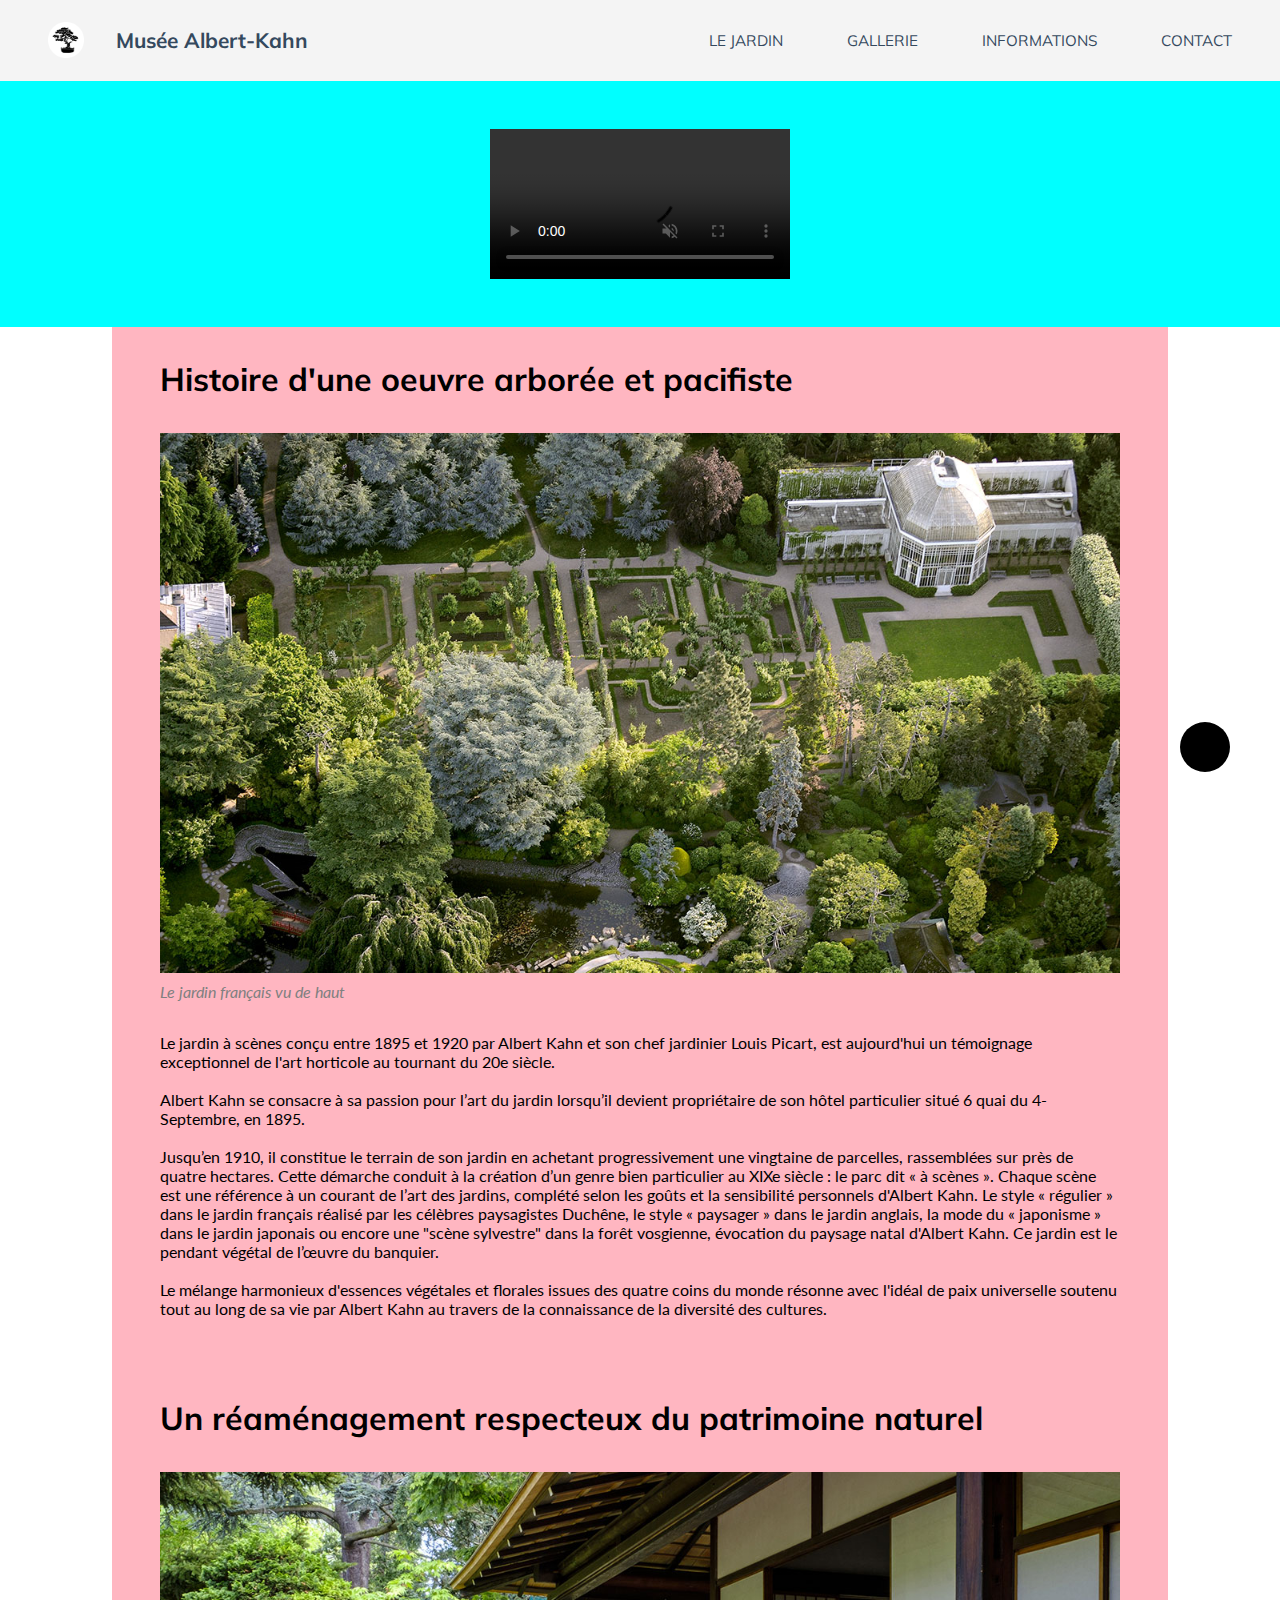
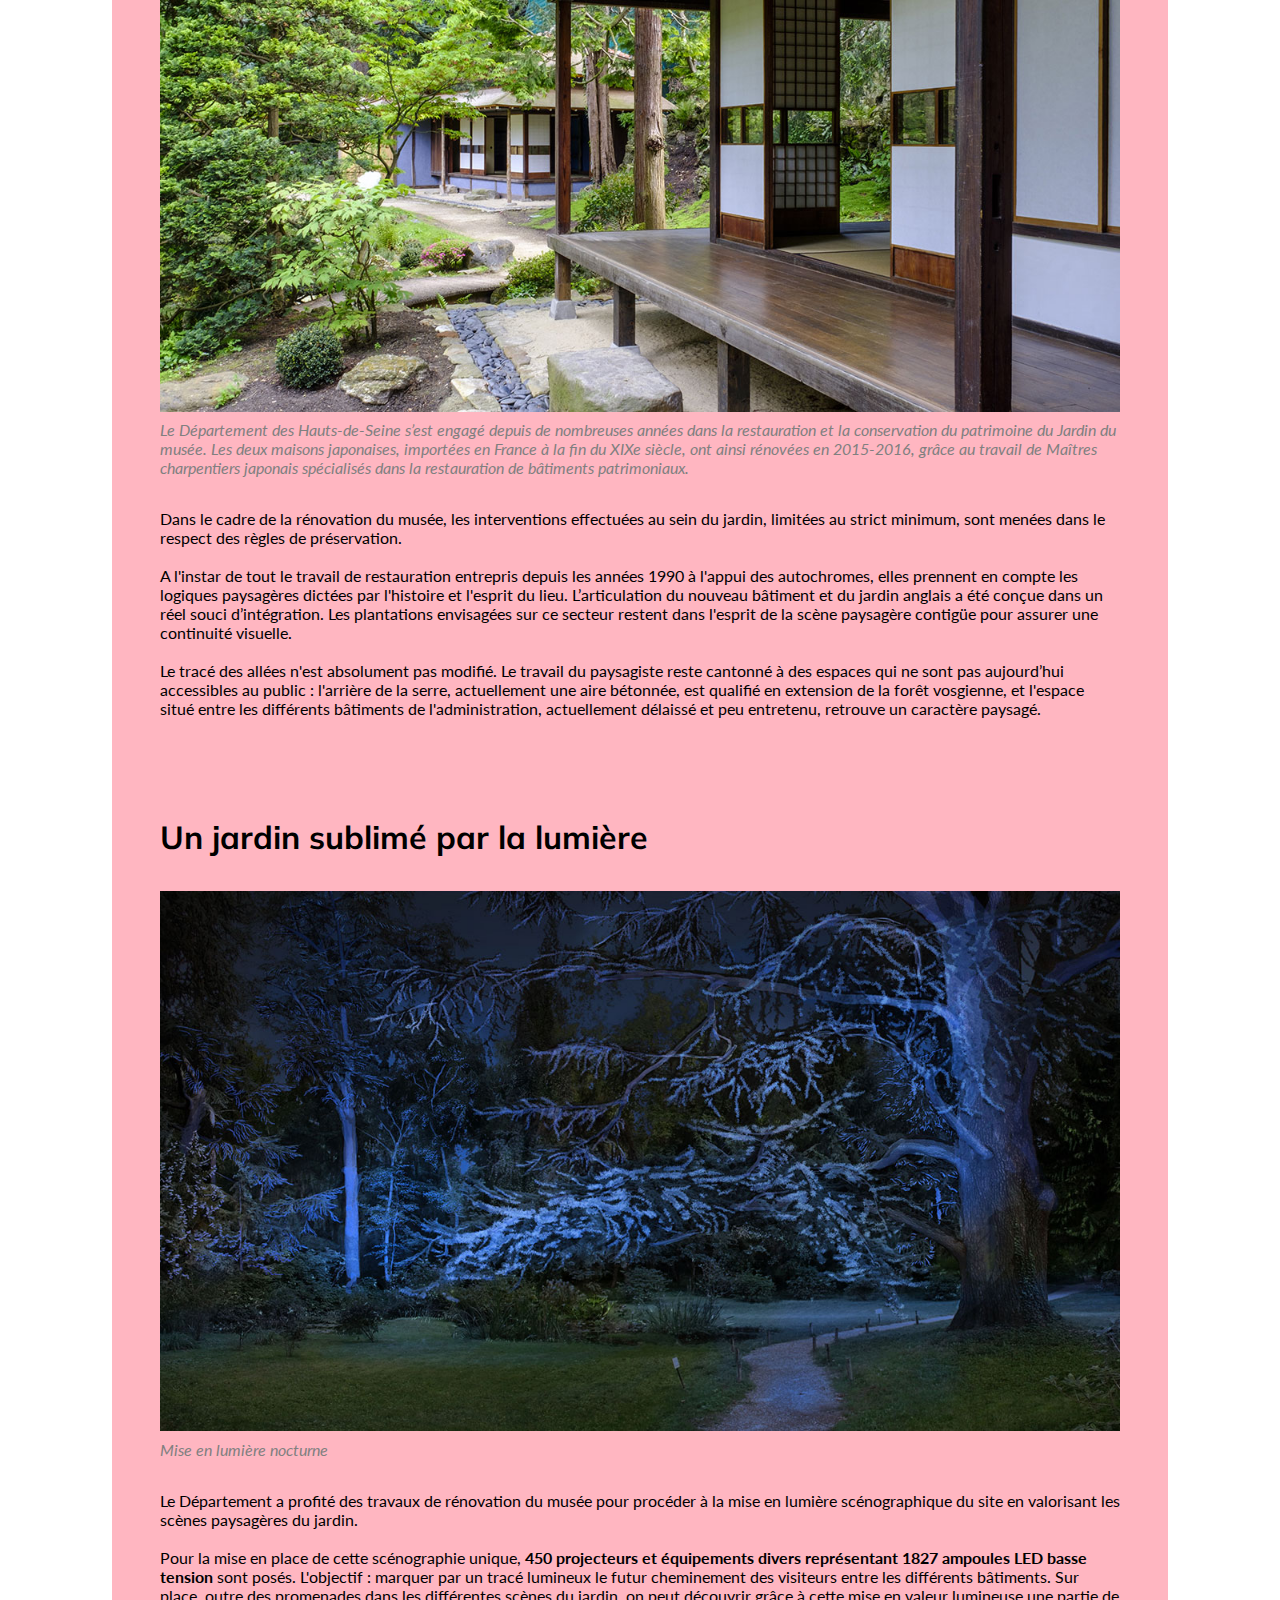
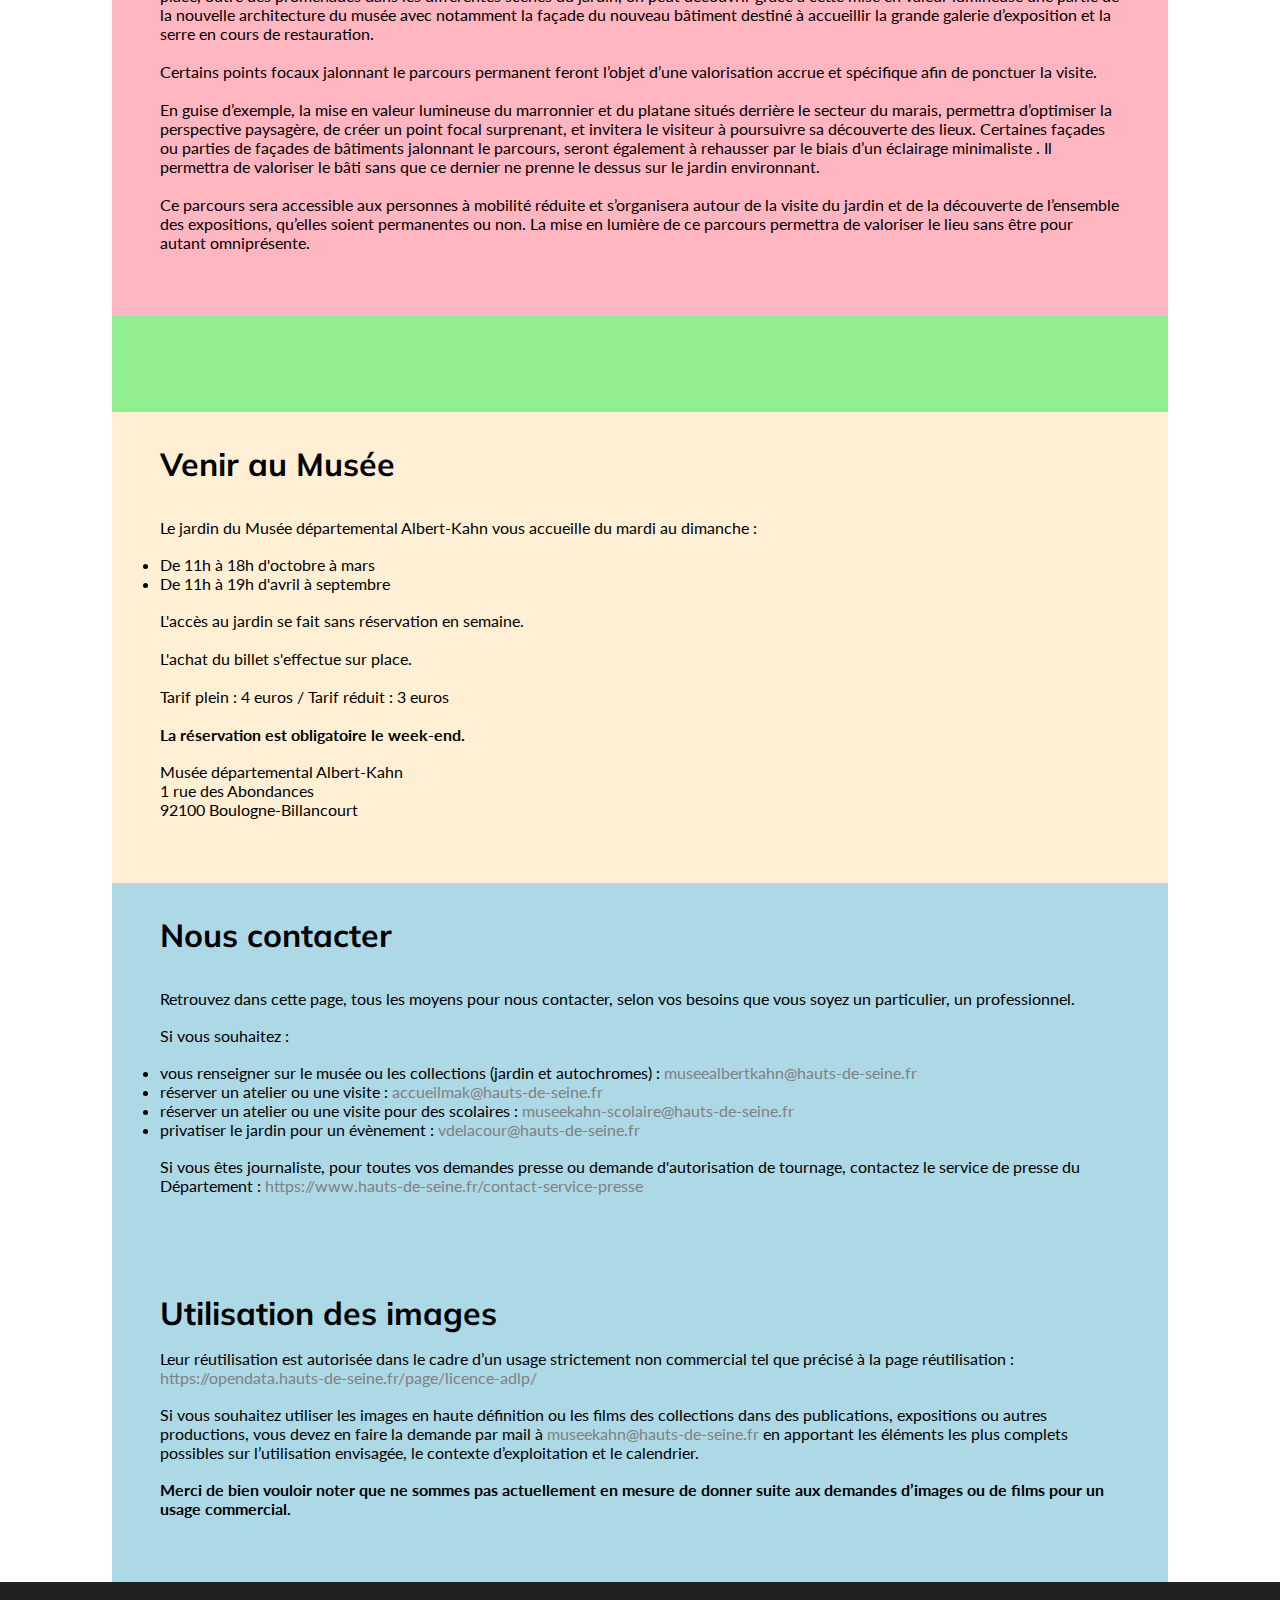
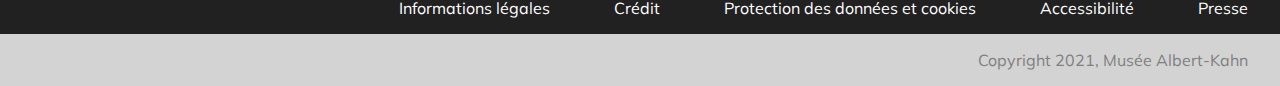
==== index.html @ cf51192d "change theme to a Museum website + add button scroll to top" ====
<!DOCTYPE html>
<html lang="en" dir="ltr">
  <head>
    <!-- Basic Page Needs
    ----------------------------------------------------------------->
    <meta charset="utf-8">
    <meta name="viewport" content="width=device-width, initial-scale=1">
    <title>Albert-Kahn | Musée et Jardin Japonais</title>
    <meta name="description" content="Le Jardin Japonais est constitué de deux espaces : le jardin japonais contemporain et le village japonais aux maisons traditionnelles récemment rénovées. Ces deux scènes paysagères forment un patrimoine unique, riche de symboles.">
    <meta name="author" content="Monica Tevy">
    <!-- FONT
    ----------------------------------------------------------------->
    <link href="https://fonts.googleapis.com/css2?family=Mulish&family=Playfair+Display&display=swap" rel="stylesheet">
    <link href="https://fonts.googleapis.com/css2?family=Lato&display=swap" rel="stylesheet">
    <!-- CSS
    ----------------------------------------------------------------->
    <link rel="stylesheet" type="text/css" href="css/FCCproject3.css">
    <!-- FONT AWESOME
    ----------------------------------------------------------------->
    <link href="../fontawesome/css/all.css" rel="stylesheet">
    <!-- Favicon
    ----------------------------------------------------------------->
    <link rel="shortcut icon" href="images/bonsai.png">
  </head>
  <body>
    <header class="header">
      <div class="header-logo">
    		<img id="header-img" src="images/bonsai.png" alt="Musée Albert-Kahn Logo">
        <h1 id="header-txt-logo"><a href="#">Musée Albert-Kahn</a></h1>
      </div>
      <ul class="nav-list">
          <li class="nav-link"><a href="#lejardin">Le Jardin</a></li>
          <li class="nav-link"><a href="#gallerie">Gallerie</a></li>
          <li class="nav-link"><a href="#informations">Informations</a></li>
          <li class="nav-link"><a href="#contact">Contact</a></li>
      </ul>
	   </header>
     <div class="container">
       <video id="video" controls autoplay muted>
        <source src="video/musee-albert-kahn.mp4" type="video/mp4">
       </video>
     </div>
     <section id="lejardin">
       <article>
         <h2>Histoire d'une oeuvre arborée et pacifiste</h2></br>
         <figure>
           <img src="images/jardin-haut.jpg" alt="Le jardin français vu de haut">
           <figcaption>Le jardin français vu de haut</figcaption>
         </figure>
         <p>Le jardin à scènes conçu entre 1895 et 1920 par Albert Kahn et son chef jardinier Louis Picart, est aujourd'hui un témoignage exceptionnel de l'art horticole au tournant du 20e siècle.</br></br>
         Albert Kahn se consacre à sa passion pour l’art du jardin lorsqu’il devient propriétaire de son hôtel particulier situé 6 quai du 4-Septembre, en 1895.</br></br>
         Jusqu’en 1910, il constitue le terrain de son jardin en achetant progressivement une vingtaine de parcelles, rassemblées sur près de quatre hectares. Cette démarche conduit à la création d’un genre bien particulier au XIXe siècle : le parc dit « à scènes ». Chaque scène est une référence à un courant de l’art des jardins, complété selon les goûts et la sensibilité personnels d'Albert Kahn. Le style « régulier » dans le jardin français réalisé par les célèbres paysagistes Duchêne, le style « paysager » dans le jardin anglais, la mode du « japonisme » dans le jardin japonais ou encore une "scène sylvestre" dans la forêt vosgienne, évocation du paysage natal d'Albert Kahn. Ce jardin est le pendant végétal de l’œuvre du banquier.</br></br>
         Le mélange harmonieux d'essences végétales et florales issues des quatre coins du monde résonne avec l'idéal de paix universelle soutenu tout au long de sa vie par Albert Kahn au travers de la connaissance de la diversité des cultures.
         </p>
       </article>
       <article>
         <h3>Un réaménagement respecteux du patrimoine naturel</h3></br>
         <figure>
           <img src="images/maisons-japonaises.jpg" alt="Maisons japonaises">
           <figcaption>Le Département des Hauts-de-Seine s’est engagé depuis de nombreuses années dans la restauration et la conservation du patrimoine du Jardin du musée. Les deux maisons japonaises, importées en France à la fin du XIXe siècle, ont ainsi rénovées en 2015-2016, grâce au travail de Maîtres charpentiers japonais spécialisés dans la restauration de bâtiments patrimoniaux.</figcaption>
         </figure>
         <p>Dans le cadre de la rénovation du musée, les interventions effectuées au sein du jardin, limitées au strict minimum, sont menées dans le respect des règles de préservation.</br></br>
         A l'instar de tout le travail de restauration entrepris depuis les années 1990 à l'appui des autochromes, elles prennent en compte les logiques paysagères dictées par l'histoire et l'esprit du lieu. L’articulation du nouveau bâtiment et du jardin anglais a été conçue dans un réel souci d’intégration. Les plantations envisagées sur ce secteur restent dans l'esprit de la scène paysagère contigüe pour assurer une continuité visuelle.</br></br>
         Le tracé des allées n'est absolument pas modifié. Le travail du paysagiste reste cantonné à des espaces qui ne sont pas aujourd’hui accessibles au public : l'arrière de la serre, actuellement une aire bétonnée, est qualifié en extension de la forêt vosgienne, et l'espace situé entre les différents bâtiments de l'administration, actuellement délaissé et peu entretenu, retrouve un caractère paysagé.</br></br>
         </p>
       </article>
       <article id="lejardin-article-3">
         <h4>Un jardin sublimé par la lumière</h4></br>
         <figure>
           <img src="images/jardin-lumiere.jpg" alt="Jardin lumière">
           <figcaption>Mise en lumière nocturne</figcaption>
         </figure>
         <p>Le Département a profité des travaux de rénovation du musée pour procéder à la mise en lumière scénographique du site en valorisant les scènes paysagères du jardin.</br></br>
         Pour la mise en place de cette scénographie unique, <strong>450 projecteurs et équipements divers représentant 1827 ampoules LED basse tension</strong> sont posés. L'objectif : marquer par un tracé lumineux le futur cheminement des visiteurs entre les différents bâtiments. Sur place, outre des promenades dans les différentes scènes du jardin, on peut découvrir grâce à cette mise en valeur lumineuse une partie de la nouvelle architecture du musée avec notamment la façade du nouveau bâtiment destiné à accueillir la grande galerie d’exposition et la serre en cours de restauration.</br></br>
         Certains points focaux jalonnant le parcours permanent feront l’objet d’une valorisation accrue et spécifique afin de ponctuer la visite.</br></br>
         En guise d’exemple, la mise en valeur lumineuse du marronnier et du platane situés derrière le secteur du marais, permettra d’optimiser la perspective paysagère, de créer un point focal surprenant, et invitera le visiteur à poursuivre sa découverte des lieux. Certaines façades ou parties de façades de bâtiments jalonnant le parcours, seront également à rehausser par le biais d’un éclairage minimaliste . Il permettra de valoriser le bâti sans que ce dernier ne prenne le dessus sur le jardin environnant.</br></br>
         Ce parcours sera accessible aux personnes à mobilité réduite et s’organisera autour de la visite du jardin et de la découverte de l’ensemble des expositions, qu’elles soient permanentes ou non. La mise en lumière de ce parcours permettra de valoriser le lieu sans être pour autant omniprésente.
         </p>
       </article>
     </section>
     <section id="gallerie">

     </section>
     <section id="informations">
       <article>
         <h5>Venir au Musée</h5></br>
         <p>Le jardin du Musée départemental Albert-Kahn vous accueille du mardi au dimanche :</p></br>
           <li>De 11h à 18h d'octobre à mars</li>
           <li>De 11h à 19h d'avril à septembre</li></br>
         <p>L'accès au jardin se fait sans réservation en semaine.</br></br>L'achat du billet s'effectue sur place.</br></br>Tarif plein : 4 euros / Tarif réduit : 3 euros</br></br><strong>La réservation est obligatoire le week-end.</strong></p></br>
         <p>Musée départemental Albert-Kahn</br>1 rue des Abondances</br>92100 Boulogne-Billancourt
       </article>
     </section>
     <section id="contact">
       <article>
         <h5>Nous contacter</h5></br>
         <p>Retrouvez dans cette page, tous les moyens pour nous contacter, selon vos besoins que vous soyez un particulier, un professionnel.</p></br>
         <p>Si vous souhaitez :</p></br>
           <li>vous renseigner sur le musée ou les collections (jardin et autochromes) : <a href="#">museealbertkahn@hauts-de-seine.fr</a></li>
           <li>réserver un atelier ou une visite : <a href="#">accueilmak@hauts-de-seine.fr</a></li>
           <li>réserver un atelier ou une visite pour des scolaires : <a href="#">museekahn-scolaire@hauts-de-seine.fr</a></li>
           <li>privatiser le jardin pour un évènement : <a href="#">vdelacour@hauts-de-seine.fr  </a></li></br>
         <p>Si vous êtes journaliste, pour toutes vos demandes presse ou demande d'autorisation de tournage, contactez le service de presse du Département : <a href="#">https://www.hauts-de-seine.fr/contact-service-presse</a></p></br>
       </article>
       <article id="contact-article-2">
         <h6>Utilisation des images</h6>
         <p>Leur réutilisation est autorisée dans le cadre d’un usage strictement non commercial tel que précisé à la page réutilisation :</br><a href="#">https://opendata.hauts-de-seine.fr/page/licence-adlp/</a></p></br>
         <p>Si vous souhaitez utiliser les images en haute définition ou les films des collections dans des publications, expositions ou autres productions, vous devez en faire la demande par mail à <a href="#">museekahn@hauts-de-seine.fr</a> en apportant les éléments les plus complets possibles sur l’utilisation envisagée, le contexte d’exploitation et le calendrier.</p></br>
         <p><strong>Merci de bien vouloir noter que ne sommes pas actuellement en mesure de donner suite aux demandes d’images ou de films pour un usage commercial.</strong></p>
       </article>
     </section>
    <footer>
      <ul class="footer-list">
          <li class="footer-link"><a href="#">Informations légales</a></li>
          <li class="footer-link"><a href="#">Crédit</a></li>
          <li class="footer-link"><a href="#">Protection des données et cookies</a></li>
          <li class="footer-link"><a href="#">Accessibilité</a></li>
          <li class="footer-link"><a href="#">Presse</a></li>
      </ul>
      <div id="copyright">
        <p>Copyright 2021, Musée Albert-Kahn</p>
      <div/>
      <a class="scroll-to-top" href="#"> <i class="fas fa-arrow-up"></i> </a>
    </footer>
  </body>
</html>
---- css/FCCproject3.css ----
:root {
  /* hue, saturation(%), lightness(%) GRAYS */
  --gray-100: hsl(0, 0%, 13%);
  --gray-200: hsl(0, 0%, 31%);
  --gray-300: hsl(0, 0%, 48%);
  --gray-400: hsl(0, 0%, 74%);
  --gray-500: hsl(0, 0%, 98%);
}

* {
  box-sizing: border-box;
  padding: 0;
  margin: 0;
}

body {
  display: flex;
  flex-direction: column;
  height:100vh;
}

header {
  display: flex;
  flex-direction: row;
  justify-content: space-between;
	padding-top: .4em;
	padding-bottom: .4em;
	background-color: #f4f4f4;
  font-family: 'Mulish', sans-serif;
}

ul {
  list-style: none;
}

.header-logo {
  display: flex;
  align-items:center;
  margin-left: 1em;
}

#header-img {
  width: 100px;
}

#header-txt-logo {
  font-size: 1.3rem;
}

.nav-list {
  display: flex;
  justify-content: flex-end;
  align-items: center;
  margin-right: 1rem;
}

#header-img,
.nav-link a {
	padding: 1rem 2rem;
	text-transform: uppercase;
	text-align: center;
	display: block;
}

.nav-link a {
	color: #34495e;
	font-size: 0.95em;
}

.nav-link a:hover {
	color: #718daa;
}

header a {
	color: #34495e;
  text-decoration: none;
}

.container {
  display: flex;
  justify-content: center;
  padding: 3rem 7rem 3rem 7rem;
  background: cyan;
}

#video {
  max-width: 80%;
  height: auto;
}


h2, h3, h4, h5, h6 {
  font-size: 2rem;
  font-family: 'Mulish';
  margin-bottom: 1rem;
}

section {
  padding: 2rem 3rem 4rem 3rem;
  margin: 0rem 7rem 0rem 7rem;
}

article {
  margin-bottom: 5rem;
}

#lejardin-article-3, #contact-article-2, #informations article {
  margin-bottom: 0rem;
}

section p, section li, figcaption {
  font-size: 1rem;
  font-family: 'Lato';
}

figcaption {
  font-style: italic;
  margin-top: .3rem;
  margin-bottom: 2rem;
  color: gray;
}

#lejardin {
  background: lightpink;
}

#lejardin img {
  width: 100%;
  margin: auto;
}

#gallerie {
  background: lightgreen;
}

#informations {
  background: Papayawhip;
}

#contact {
  background: lightblue;
}

footer {
  display: flex;
  flex-direction: column;
  margin-top: auto;
  background: var(--gray-100);
  color: white;
  font-family: 'Mulish', sans-serif;
}

.footer-list {
  display: flex;
  justify-content: flex-end;
}

.footer-link a {
	padding: 1rem 2rem;
	text-align: center;
	display: block;
}

#contact a, footer a {
	color: white;
  text-decoration: none;
}

#contact a {
  color: gray;
}

#copyright {
  display: flex;
  justify-content: flex-end;
  align-items: center;
  padding: 1rem 2rem;
  background: lightgray;
  color: gray;
}

.scroll-to-top {
  position: fixed;
  width: 50px;
  height: 50px;
  border-radius: 50%;
  background: black;
  font-size: 22px;

  bottom: 8rem;
  right: 50px;

  text-decoration: none;
  text-align: center;
  line-height: 50px;

}

/* =================================
          Media Queries
==================================== */

@media (max-width: 833px) {

  header {
    display: flex;
    flex-direction: column;
  }

  .header-logo {
    margin: 5px 0 20px 0;
    display: flex;
    flex-direction: column;
  }

  #header-img {
    width: 120px;
  }

	.nav-list {
    margin: 0 0 5px 0;
		display: flex;
    flex-direction: column;
	}

  .nav-link a {
  	font-size: 0.9em;
  }
}
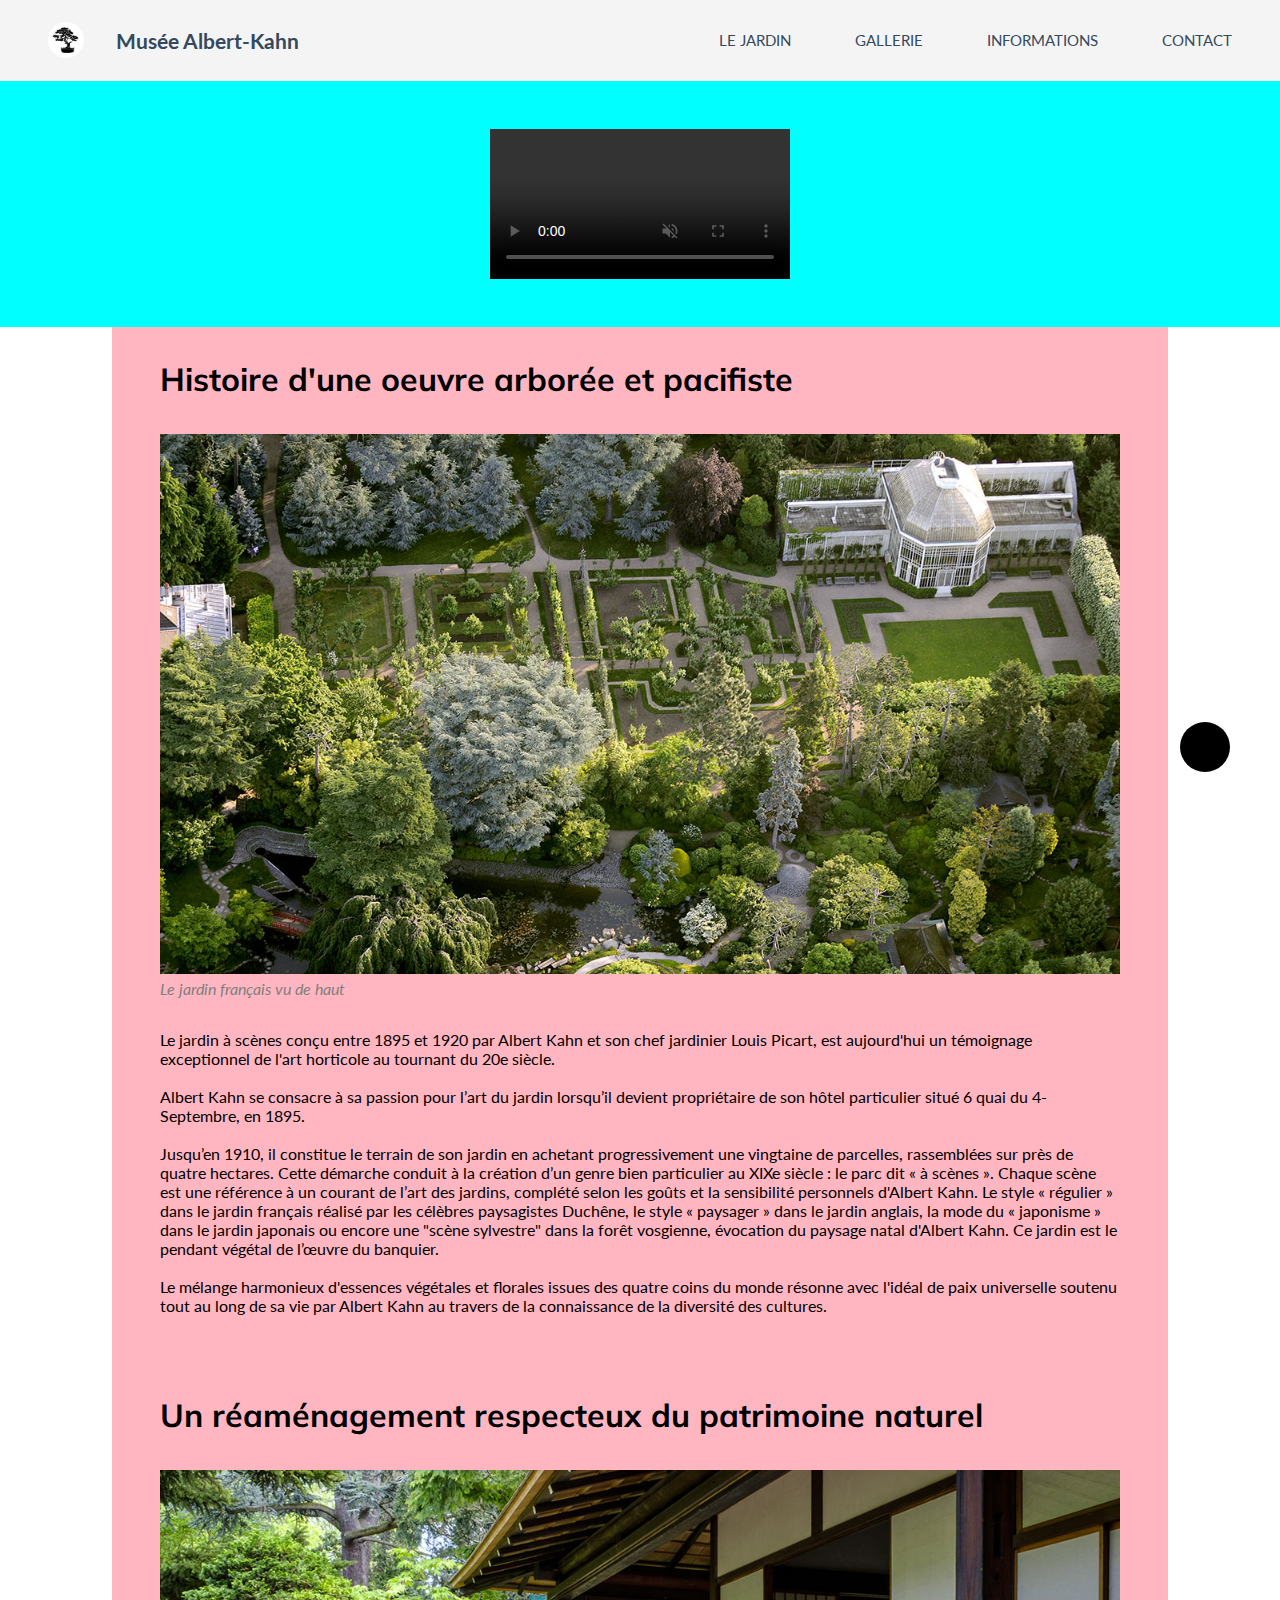
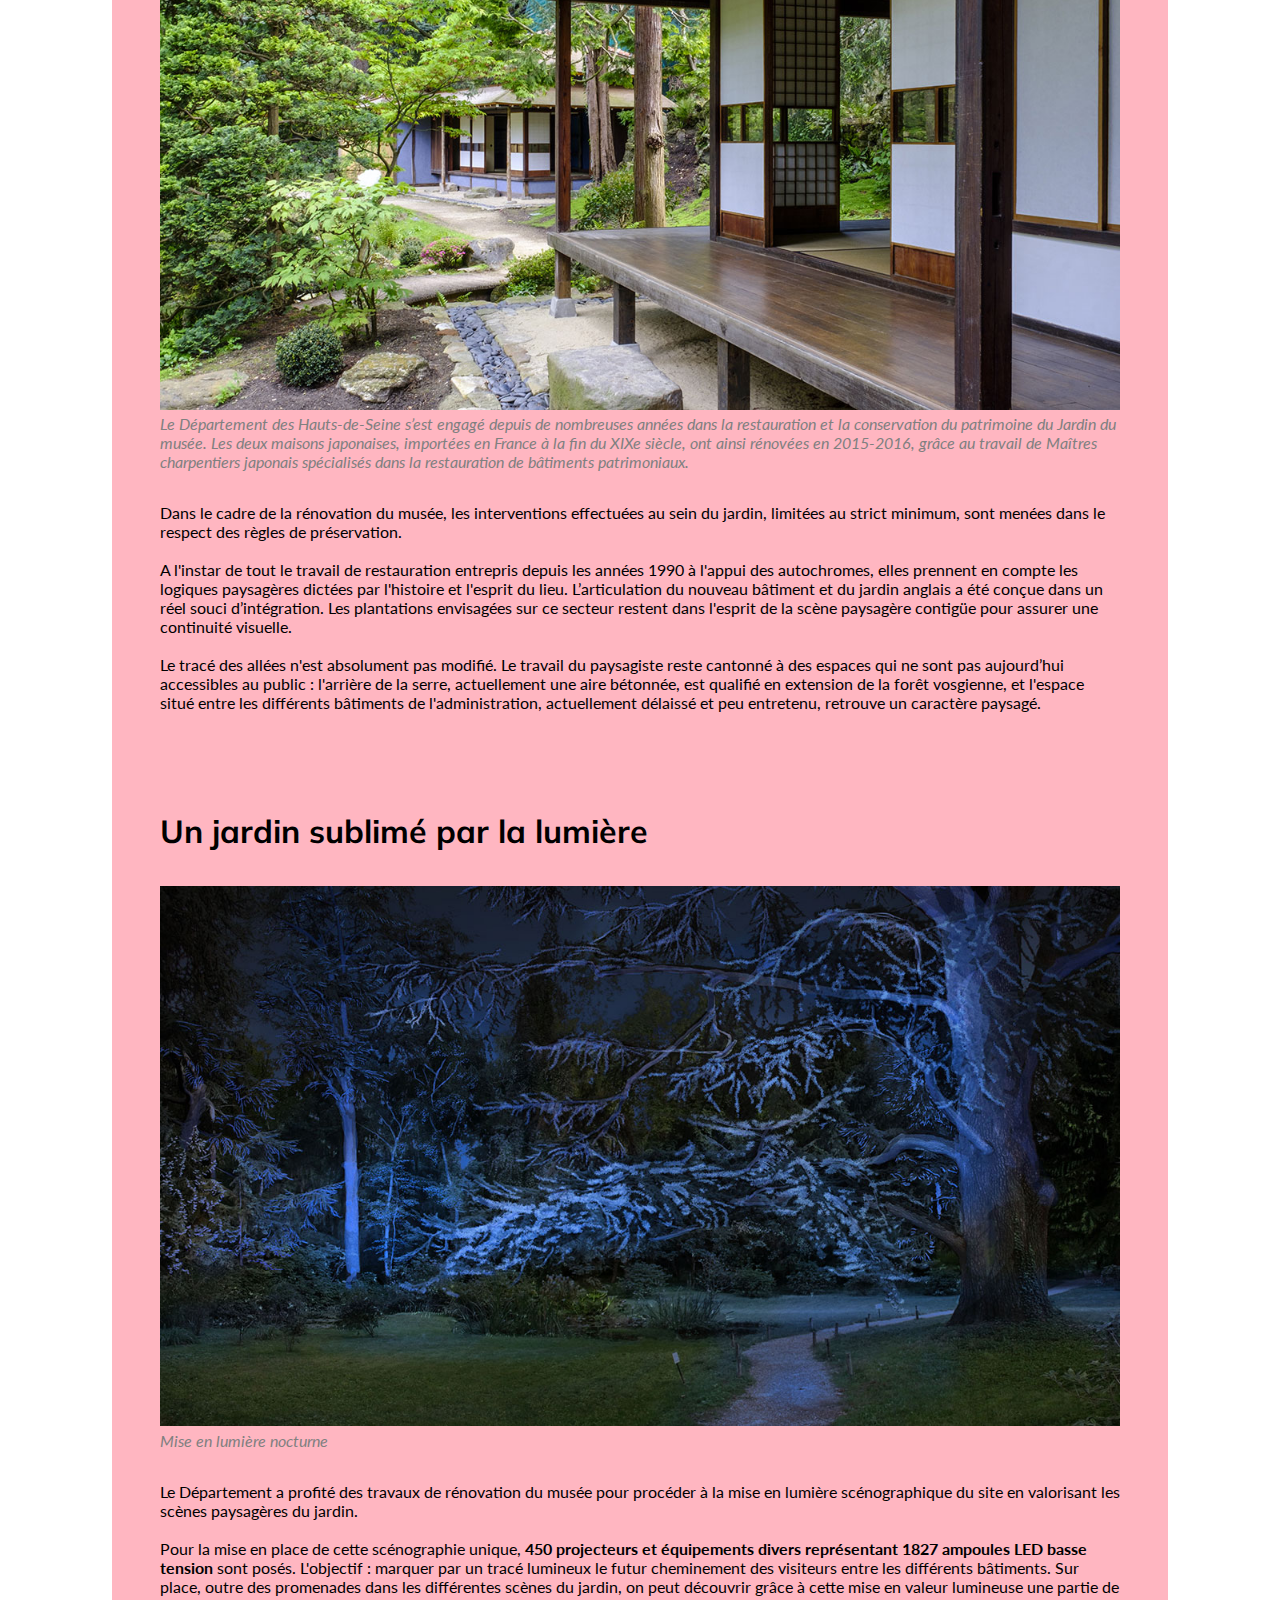
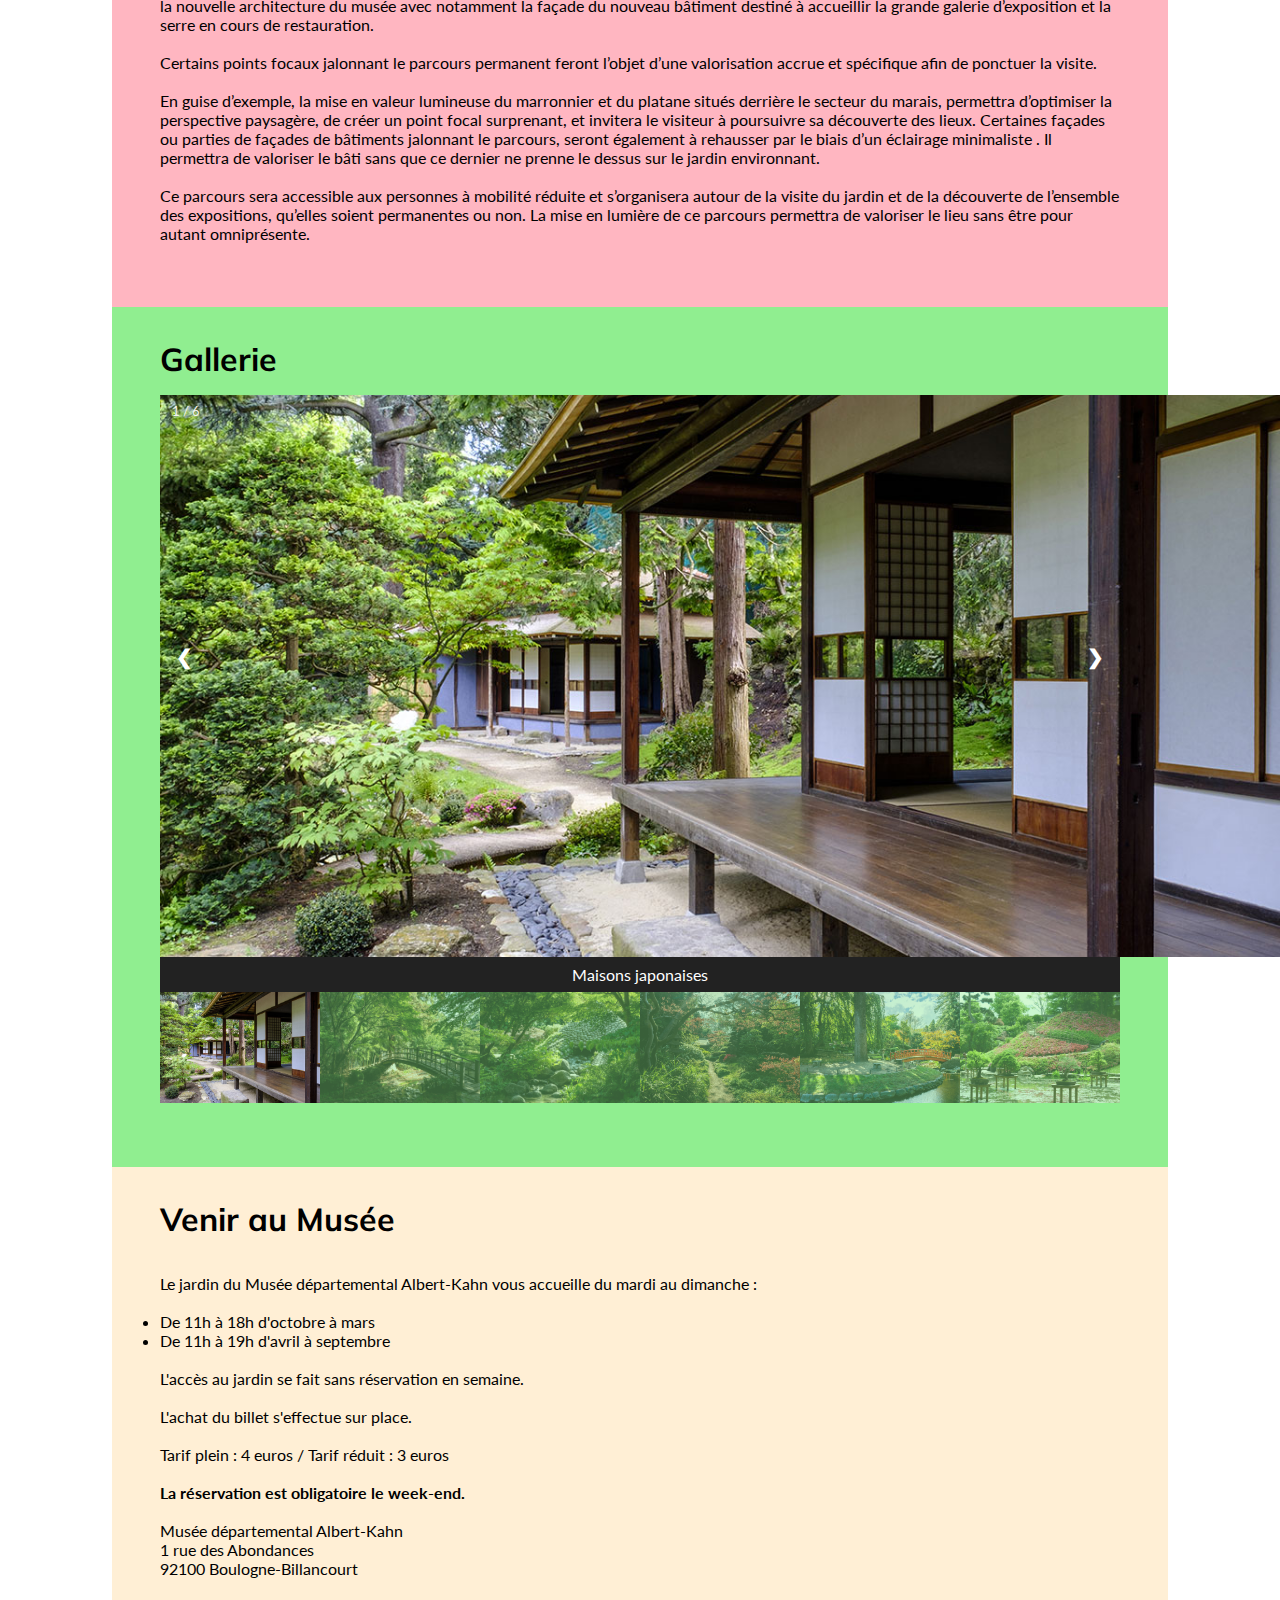
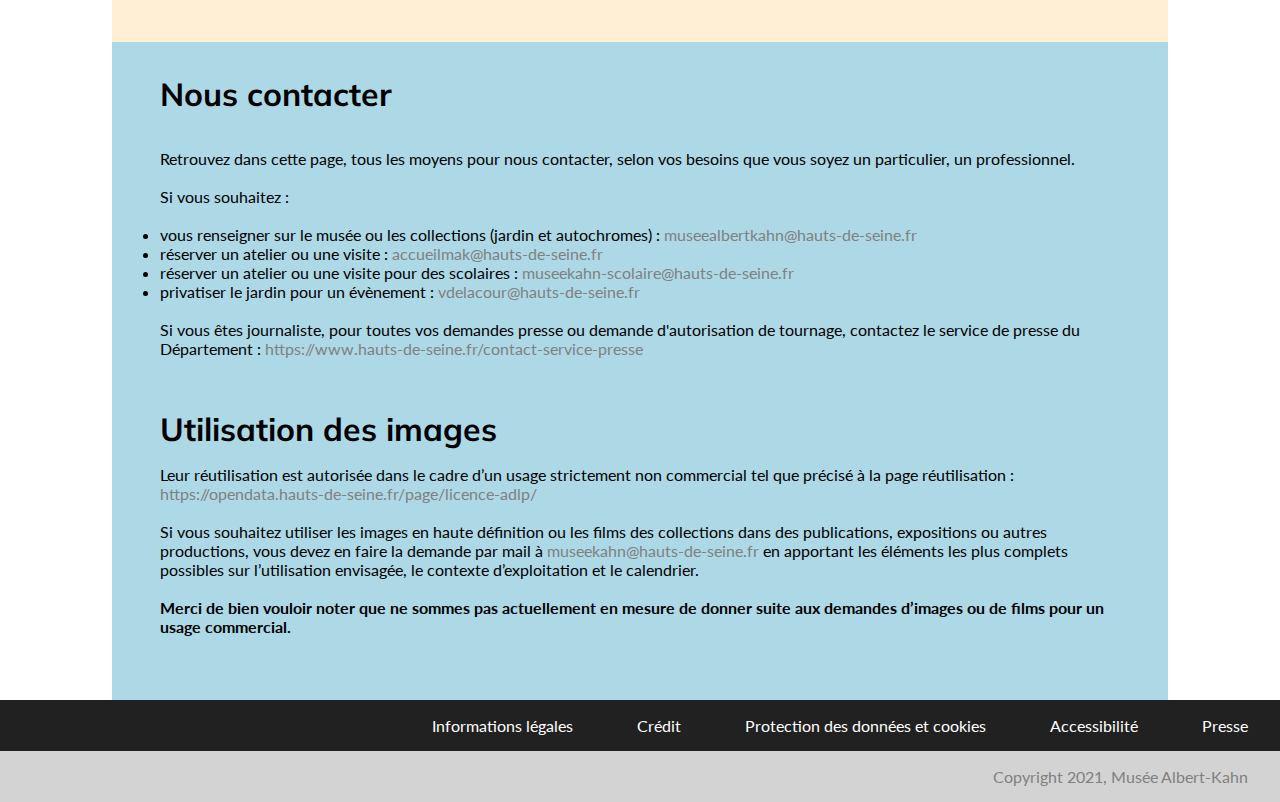
==== commit f5456a13: "Add Slideshow Gallery" ====
--- a/index.html
+++ b/index.html
@@ -54,7 +54,7 @@
          </p>
        </article>
        <article>
-         <h3>Un réaménagement respecteux du patrimoine naturel</h3></br>
+         <h2>Un réaménagement respecteux du patrimoine naturel</h2></br>
          <figure>
            <img src="images/maisons-japonaises.jpg" alt="Maisons japonaises">
            <figcaption>Le Département des Hauts-de-Seine s’est engagé depuis de nombreuses années dans la restauration et la conservation du patrimoine du Jardin du musée. Les deux maisons japonaises, importées en France à la fin du XIXe siècle, ont ainsi rénovées en 2015-2016, grâce au travail de Maîtres charpentiers japonais spécialisés dans la restauration de bâtiments patrimoniaux.</figcaption>
@@ -65,7 +65,7 @@
          </p>
        </article>
        <article id="lejardin-article-3">
-         <h4>Un jardin sublimé par la lumière</h4></br>
+         <h2>Un jardin sublimé par la lumière</h2></br>
          <figure>
            <img src="images/jardin-lumiere.jpg" alt="Jardin lumière">
            <figcaption>Mise en lumière nocturne</figcaption>
@@ -79,11 +79,102 @@
        </article>
      </section>
      <section id="gallerie">
-
+       <h3>Gallerie</h3>
+       <div class="container-slideshow">
+        <div class="mySlides">
+          <div class="numbertext">1 / 6</div>
+          <img src="images/albert-kahn-7.jpg">
+        </div>
+
+        <div class="mySlides">
+          <div class="numbertext">2 / 6</div>
+          <img src="images/albert-kahn-9.jpg">
+        </div>
+
+        <div class="mySlides">
+          <div class="numbertext">3 / 6</div>
+          <img src="images/albert-kahn-8.jpg">
+        </div>
+
+        <div class="mySlides">
+          <div class="numbertext">4 / 6</div>
+          <img src="images/albert-kahn-2.jpg">
+        </div>
+
+        <div class="mySlides">
+          <div class="numbertext">5 / 6</div>
+          <img src="images/albert-kahn-5.jpg">
+        </div>
+
+        <div class="mySlides">
+          <div class="numbertext">6 / 6</div>
+          <img src="images/albert-kahn-10.jpg">
+        </div>
+
+        <a class="prev" onclick="plusSlides(-1)">❮</a>
+        <a class="next" onclick="plusSlides(1)">❯</a>
+
+        <div class="slideshow-caption-container">
+          <p id="slideshow-caption"></p>
+        </div>
+
+        <div class="slideshow-row">
+          <div class="slideshow-column">
+            <img class="slideshow-demo cursor" src="images/albert-kahn-7.jpg" style="width:100%" onclick="currentSlide(1)" alt="Maisons japonaises">
+          </div>
+          <div class="slideshow-column">
+            <img class="slideshow-demo cursor" src="images/albert-kahn-9.jpg" style="width:100%" onclick="currentSlide(2)" alt="Pont japonais">
+          </div>
+          <div class="slideshow-column">
+            <img class="slideshow-demo cursor" src="images/albert-kahn-8.jpg" style="width:100%" onclick="currentSlide(3)" alt="Ruisseau japonais">
+          </div>
+          <div class="slideshow-column">
+            <img class="slideshow-demo cursor" src="images/albert-kahn-2.jpg" style="width:100%" onclick="currentSlide(4)" alt="Jardin Albert-Kahn en automne">
+          </div>
+          <div class="slideshow-column">
+            <img class="slideshow-demo cursor" src="images/albert-kahn-5.jpg" style="width:100%" onclick="currentSlide(5)" alt="Paysage du parc">
+          </div>
+          <div class="slideshow-column">
+            <img class="slideshow-demo cursor" src="images/albert-kahn-10.jpg" style="width:100%" onclick="currentSlide(6)" alt="Lac du jardin">
+          </div>
+
+        </div>
+      </div>
+      
+      <script>
+      var slideIndex = 1;
+      showSlides(slideIndex);
+
+      function plusSlides(n) {
+        showSlides(slideIndex += n);
+      }
+
+      function currentSlide(n) {
+        showSlides(slideIndex = n);
+      }
+
+      function showSlides(n) {
+        var i;
+        var slides = document.getElementsByClassName("mySlides");
+        var dots = document.getElementsByClassName("slideshow-demo");
+        var captionText = document.getElementById("slideshow-caption");
+        if (n > slides.length) {slideIndex = 1}
+        if (n < 1) {slideIndex = slides.length}
+        for (i = 0; i < slides.length; i++) {
+            slides[i].style.display = "none";
+        }
+        for (i = 0; i < dots.length; i++) {
+            dots[i].className = dots[i].className.replace("active", "");
+        }
+        slides[slideIndex-1].style.display = "block";
+        dots[slideIndex-1].className += " active";
+        captionText.innerHTML = dots[slideIndex-1].alt;
+      }
+      </script>
      </section>
      <section id="informations">
        <article>
-         <h5>Venir au Musée</h5></br>
+         <h4>Venir au Musée</h4></br>
          <p>Le jardin du Musée départemental Albert-Kahn vous accueille du mardi au dimanche :</p></br>
            <li>De 11h à 18h d'octobre à mars</li>
            <li>De 11h à 19h d'avril à septembre</li></br>
@@ -92,7 +183,7 @@
        </article>
      </section>
      <section id="contact">
-       <article>
+       <article id="contact-article-1">
          <h5>Nous contacter</h5></br>
          <p>Retrouvez dans cette page, tous les moyens pour nous contacter, selon vos besoins que vous soyez un particulier, un professionnel.</p></br>
          <p>Si vous souhaitez :</p></br>
@@ -103,7 +194,7 @@
          <p>Si vous êtes journaliste, pour toutes vos demandes presse ou demande d'autorisation de tournage, contactez le service de presse du Département : <a href="#">https://www.hauts-de-seine.fr/contact-service-presse</a></p></br>
        </article>
        <article id="contact-article-2">
-         <h6>Utilisation des images</h6>
+         <h5>Utilisation des images</h5>
          <p>Leur réutilisation est autorisée dans le cadre d’un usage strictement non commercial tel que précisé à la page réutilisation :</br><a href="#">https://opendata.hauts-de-seine.fr/page/licence-adlp/</a></p></br>
          <p>Si vous souhaitez utiliser les images en haute définition ou les films des collections dans des publications, expositions ou autres productions, vous devez en faire la demande par mail à <a href="#">museekahn@hauts-de-seine.fr</a> en apportant les éléments les plus complets possibles sur l’utilisation envisagée, le contexte d’exploitation et le calendrier.</p></br>
          <p><strong>Merci de bien vouloir noter que ne sommes pas actuellement en mesure de donner suite aux demandes d’images ou de films pour un usage commercial.</strong></p>
--- a/css/FCCproject3.css
+++ b/css/FCCproject3.css
@@ -11,6 +11,7 @@
   box-sizing: border-box;
   padding: 0;
   margin: 0;
+  font-family: 'Lato';
 }
 
 body {
@@ -88,8 +89,7 @@
   height: auto;
 }
 
-
-h2, h3, h4, h5, h6 {
+h2, h3, h4, h5{
   font-size: 2rem;
   font-family: 'Mulish';
   margin-bottom: 1rem;
@@ -104,13 +104,16 @@
   margin-bottom: 5rem;
 }
 
+#contact-article-1 {
+  margin-bottom: 2rem;
+}
+
 #lejardin-article-3, #contact-article-2, #informations article {
   margin-bottom: 0rem;
 }
 
 section p, section li, figcaption {
   font-size: 1rem;
-  font-family: 'Lato';
 }
 
 figcaption {
@@ -131,6 +134,105 @@
 
 #gallerie {
   background: lightgreen;
+}
+
+img {
+  vertical-align: middle;
+}
+
+/* Position the image container (needed to position the left and right arrows) */
+.container-slideshow {
+  position: relative;
+}
+
+/* Hide the images by default */
+.mySlides {
+  display: none;
+}
+
+.mySlides img {
+  width: 1120px; /* width of container */
+  height: 562px; /* height of container */
+  object-fit: cover;
+}
+
+/* Add a pointer when hovering over the thumbnail images */
+.cursor {
+  cursor: pointer;
+}
+
+/* Next & previous buttons */
+.prev,
+.next {
+  cursor: pointer;
+  position: absolute;
+  top: 40%;
+  width: auto;
+  padding: 16px;
+  margin-top: -50px;
+  color: white;
+  font-weight: bold;
+  font-size: 20px;
+  border-radius: 0 3px 3px 0;
+  user-select: none;
+  -webkit-user-select: none;
+}
+
+/* Position the "next button" to the right */
+.next {
+  right: 0;
+  border-radius: 3px 0 0 3px;
+}
+
+/* On hover, add a black background color with a little bit see-through */
+.prev:hover,
+.next:hover {
+  background-color: rgba(0, 0, 0, 0.8);
+}
+
+/* Number text (1/3 etc) */
+.numbertext {
+  color: #f2f2f2;
+  font-size: 0.8rem;
+  padding: 8px 12px;
+  position: absolute;
+  top: 0;
+}
+
+/* Container for image text */
+.slideshow-caption-container {
+  text-align: center;
+  background-color: #222;
+  padding: 0.5rem;
+  color: white;
+}
+
+.slideshow-row:after {
+  content: "";
+  display: table;
+  clear: both;
+}
+
+/* Six columns side by side */
+.slideshow-column {
+  float: left;
+  width: 16.66%;
+}
+
+/* Add a transparency effect for thumnbail images */
+.slideshow-demo {
+  opacity: 0.6;
+}
+
+.active,
+.slideshow-demo:hover {
+  opacity: 1;
+}
+
+.slideshow-demo {
+  width: 187px; /* width of container */
+  height: 111px; /* height of container */
+  object-fit: cover;
 }
 
 #informations {
@@ -193,7 +295,6 @@
   text-decoration: none;
   text-align: center;
   line-height: 50px;
-
 }
 
 /* =================================
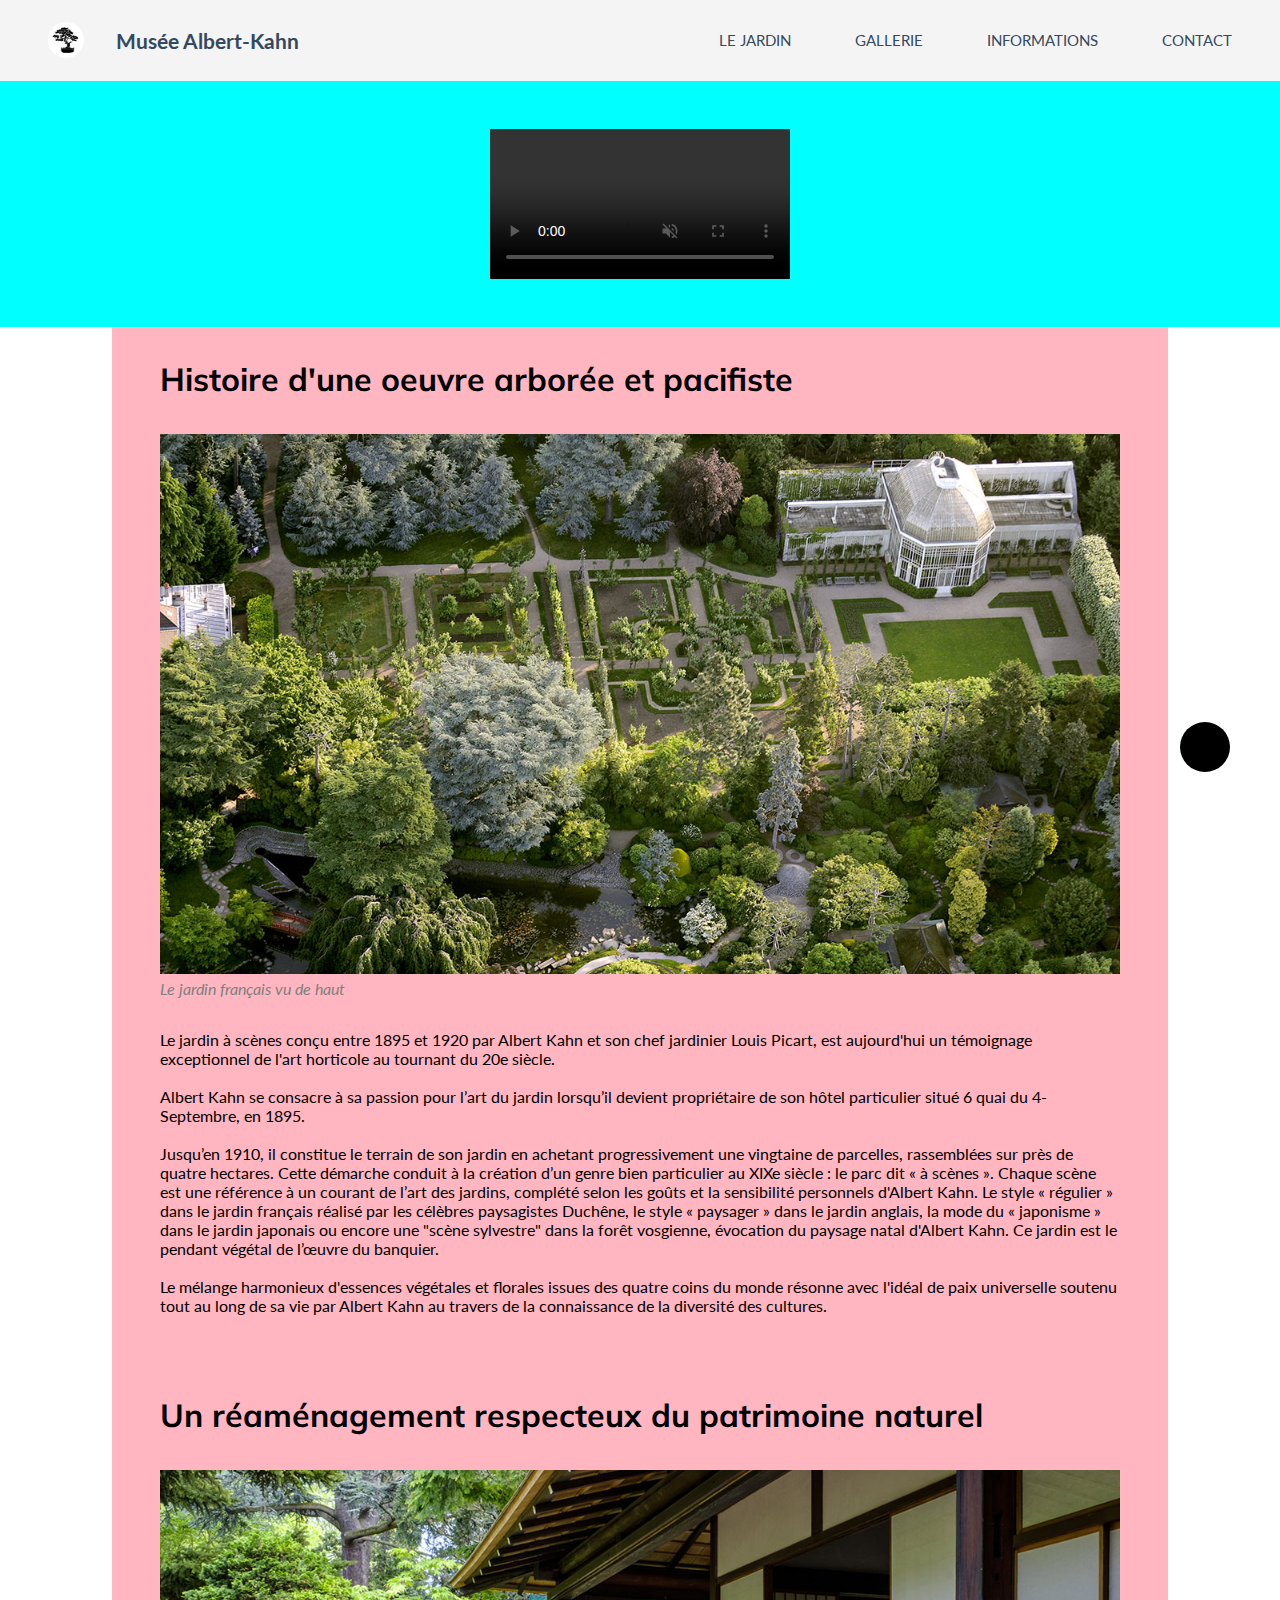
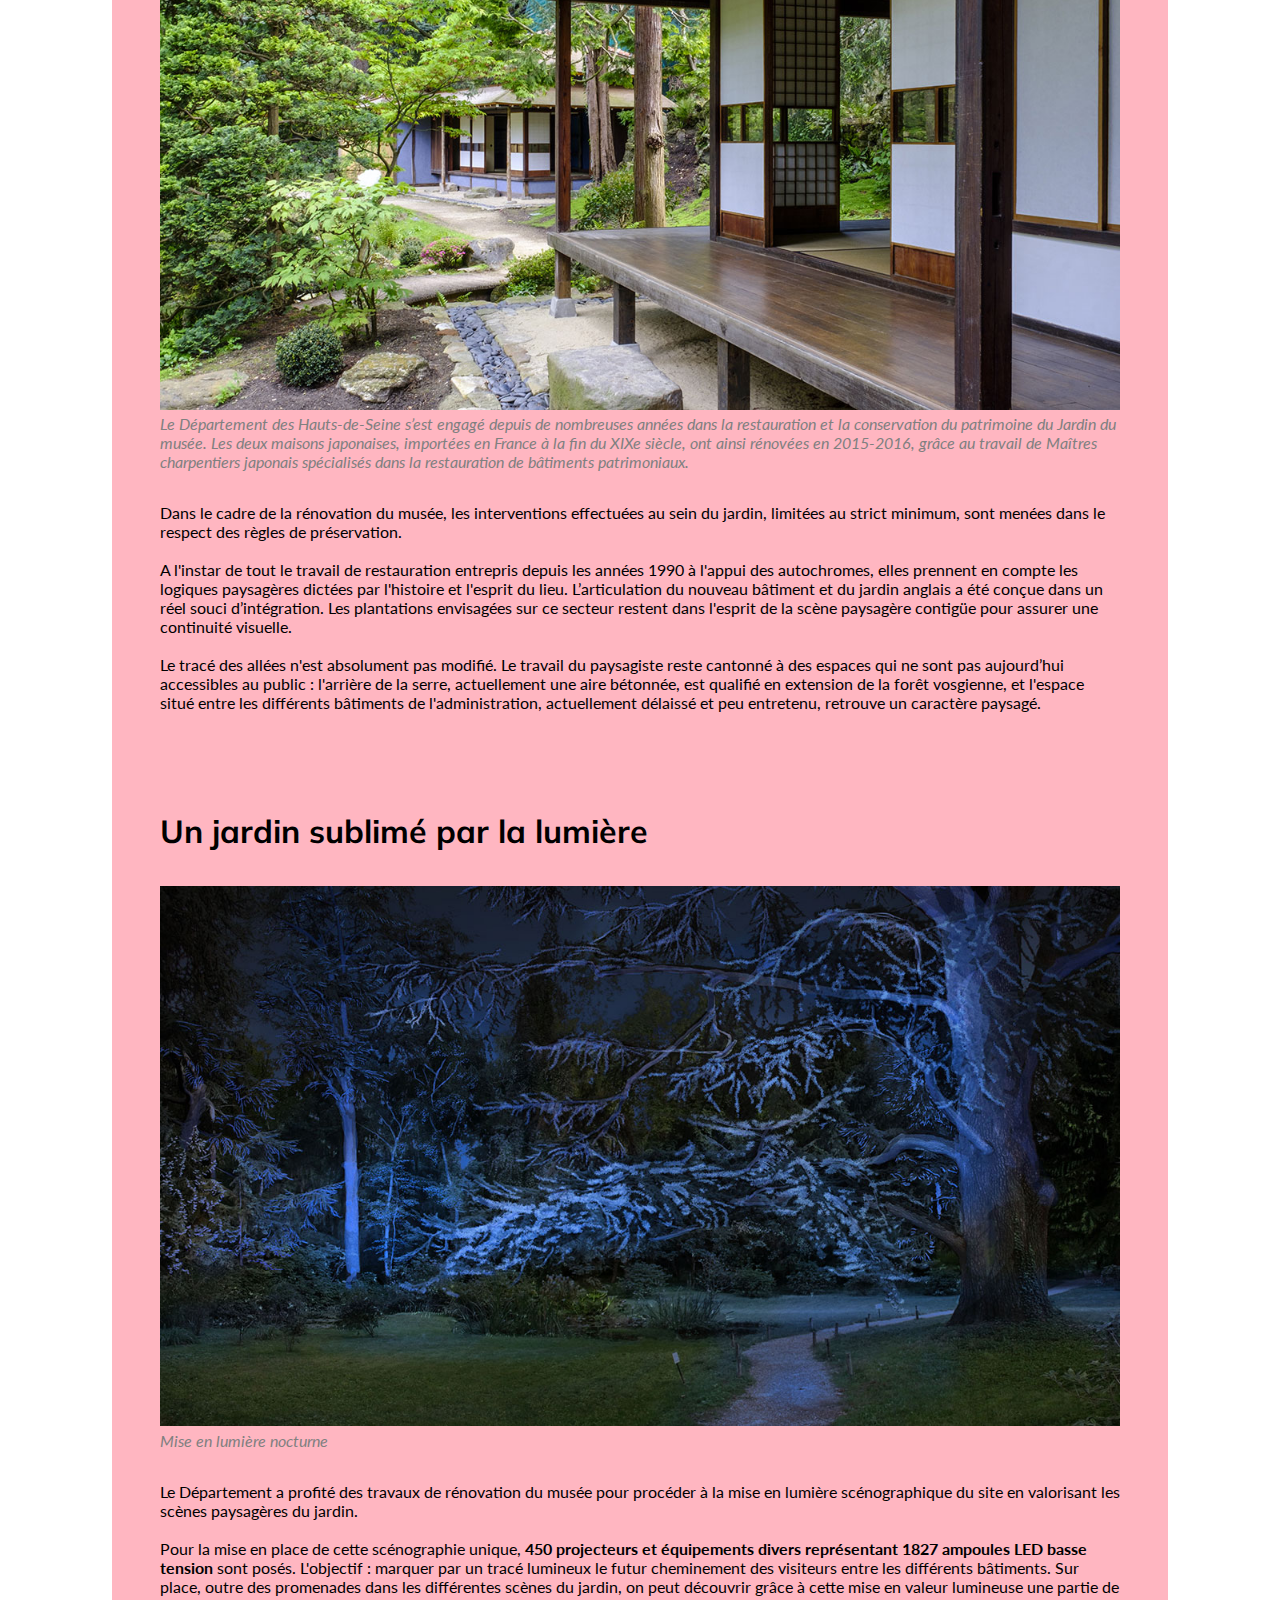
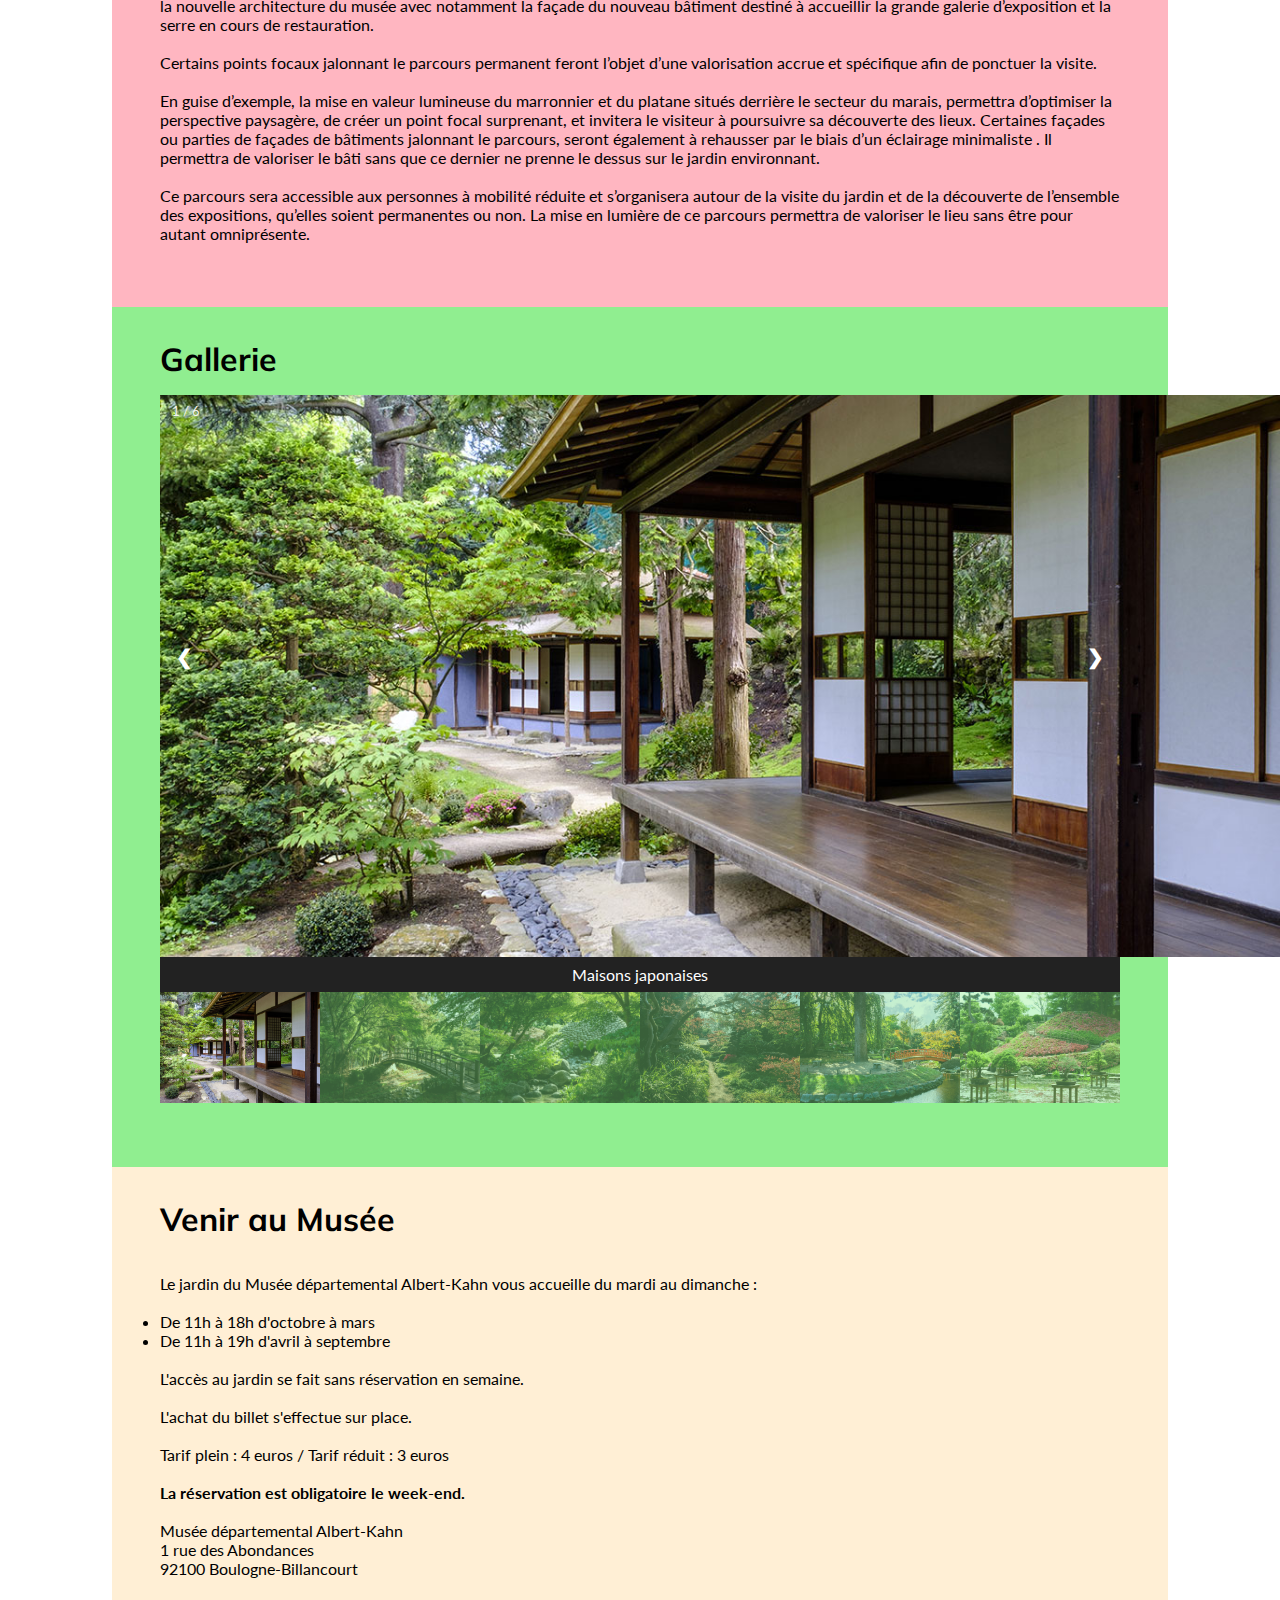
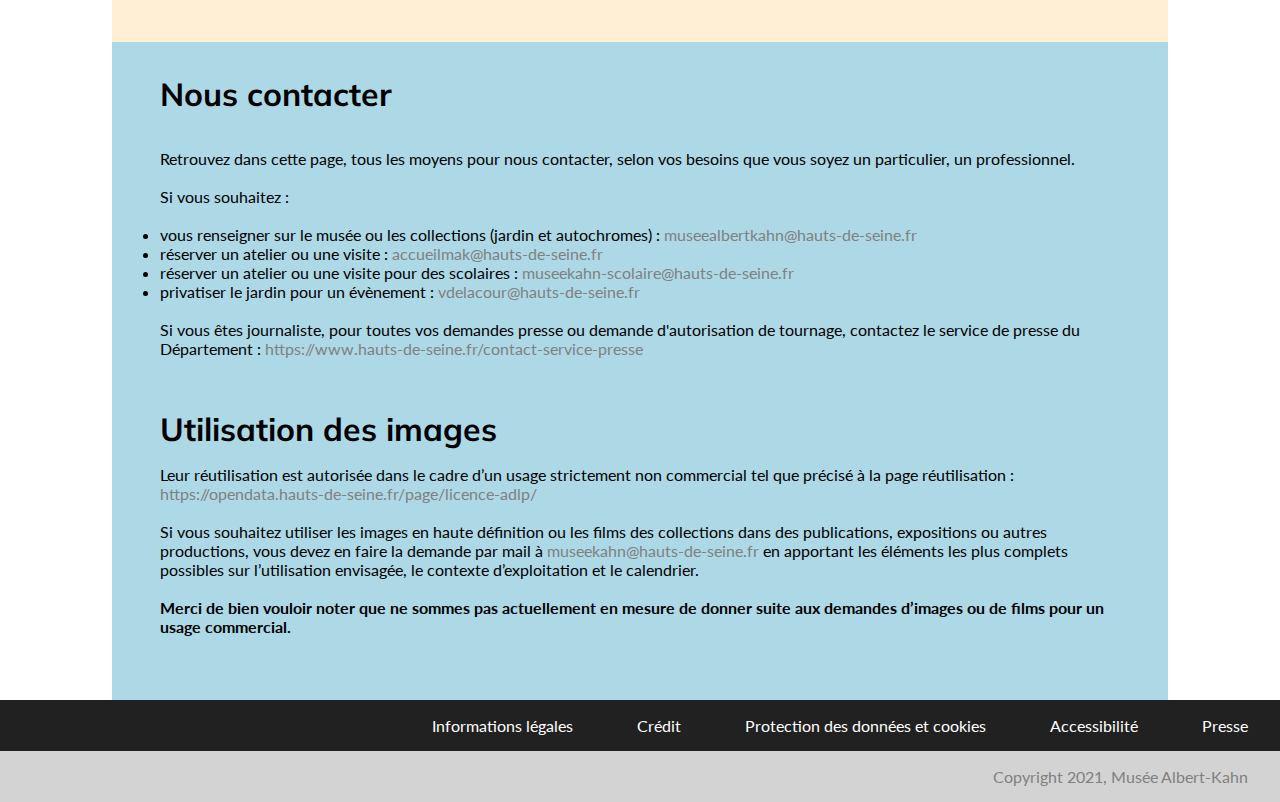
==== commit fd040ff1: "Media Queries > Adapt on Ipad" ====
--- a/index.html
+++ b/index.html
@@ -140,7 +140,7 @@
 
         </div>
       </div>
-      
+
       <script>
       var slideIndex = 1;
       showSlides(slideIndex);
--- a/css/FCCproject3.css
+++ b/css/FCCproject3.css
@@ -301,7 +301,7 @@
           Media Queries
 ==================================== */
 
-@media (max-width: 833px) {
+@media (max-width: 929px) {
 
   header {
     display: flex;
@@ -309,22 +309,80 @@
   }
 
   .header-logo {
-    margin: 5px 0 20px 0;
+    margin: 0 0 0.5rem 0;
     display: flex;
     flex-direction: column;
   }
 
+  #header-txt-logo {
+    font-size: 1.5rem;
+  }
+
   #header-img {
-    width: 120px;
+    width: 125px;
   }
 
 	.nav-list {
-    margin: 0 0 5px 0;
+    margin: 0 0 0 0;
 		display: flex;
     flex-direction: column;
 	}
 
   .nav-link a {
-  	font-size: 0.9em;
-  }
-}
+  	font-size: 1em;
+    padding: 0.3rem 2rem;
+  }
+
+  #video {
+    max-width: 110%;
+    height: auto;
+  }
+
+  h2, h3, h4, h5{
+    font-size: 1.8rem;
+  }
+
+  section p, section li, figcaption {
+    font-size: 1.2rem;
+  }
+
+  section {
+    padding: 2rem 5rem 4rem 5rem;
+    margin: 0;
+  }
+
+  article {
+    margin-bottom: 5rem;
+  }
+
+  .mySlides img {
+    width: 608px; /* width of container */
+    height: 400px; /* height of container */
+  }
+
+  #slideshow-caption {
+    font-size: 0.9rem;
+  }
+
+  .footer-list, #copyright {
+    justify-content: center;
+  }
+
+  .scroll-to-top {
+    width: 40px;
+    height: 40px;
+    line-height: 40px;
+    font-size: 20px;
+
+    bottom: 10rem;
+    right: 20px;
+  }
+}
+
+@media (max-width: 376px) {
+
+  section {
+    margin: 0;
+  }
+  
+}
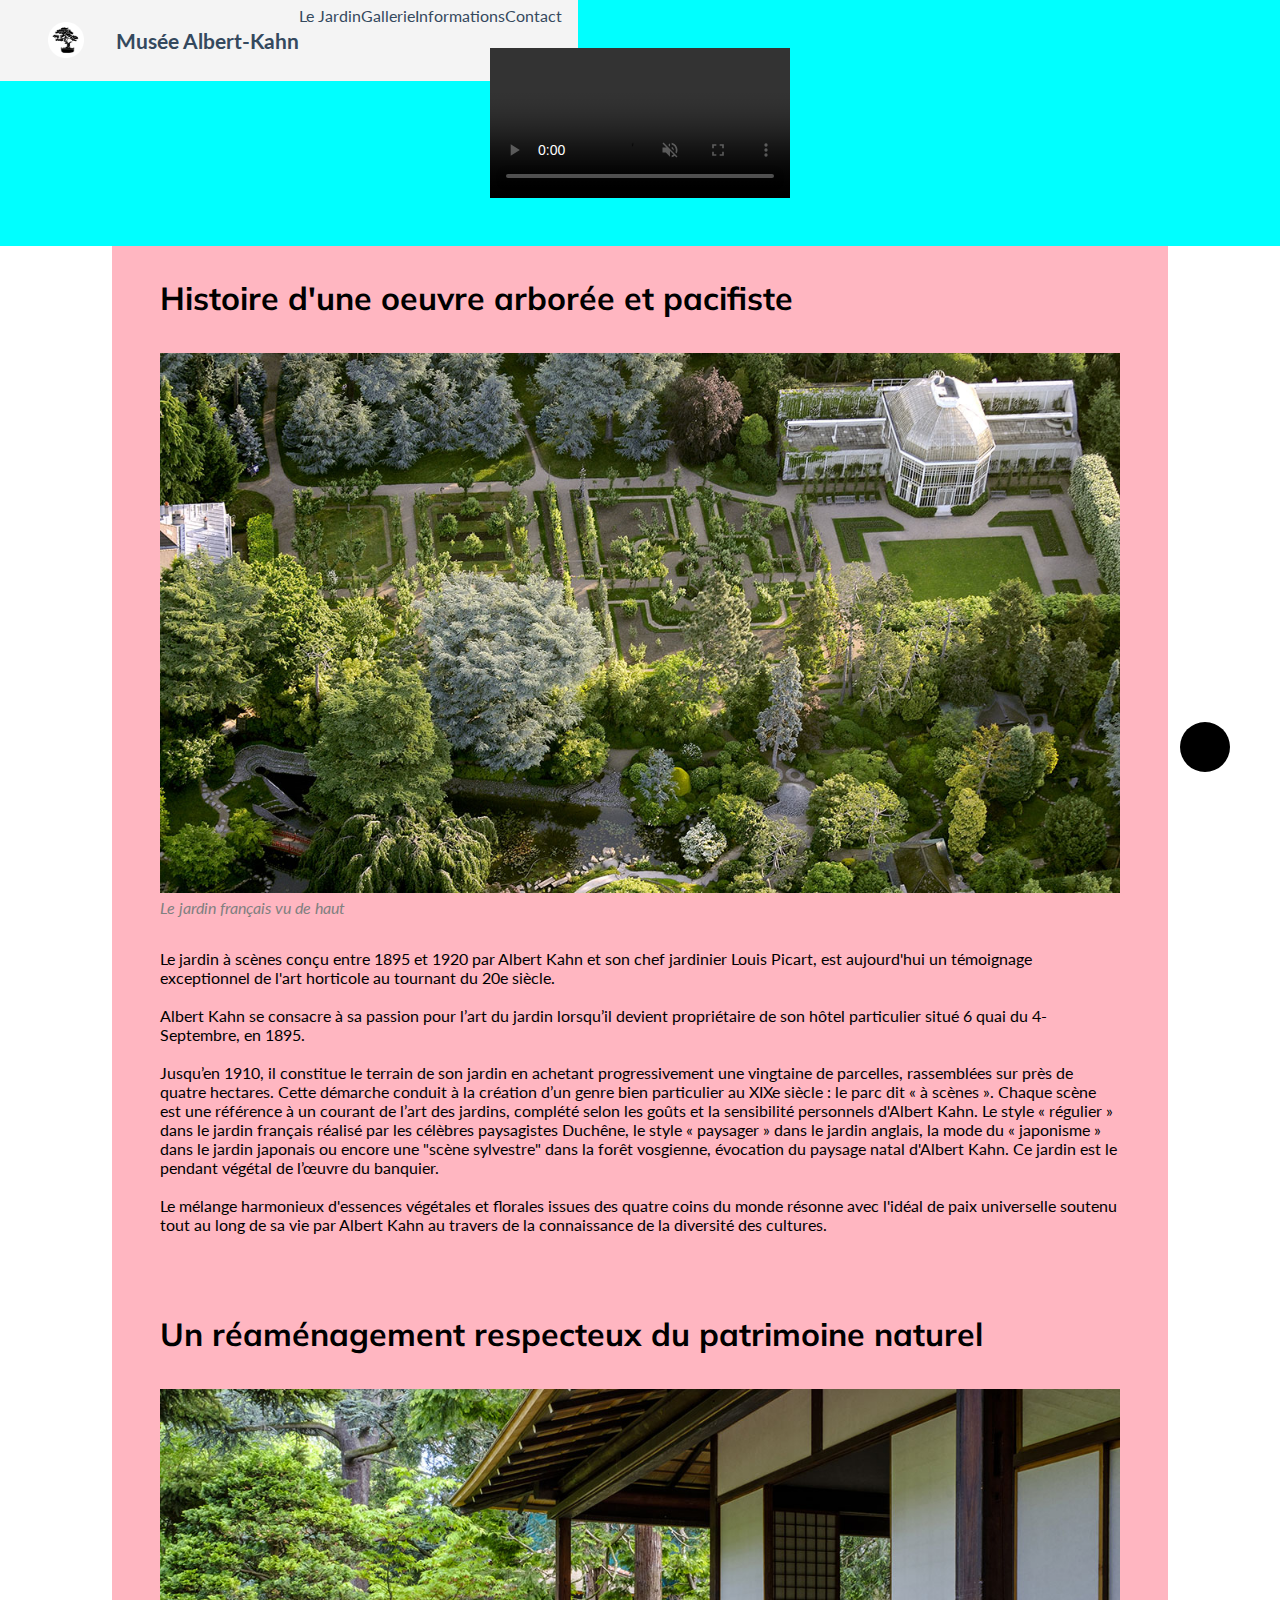
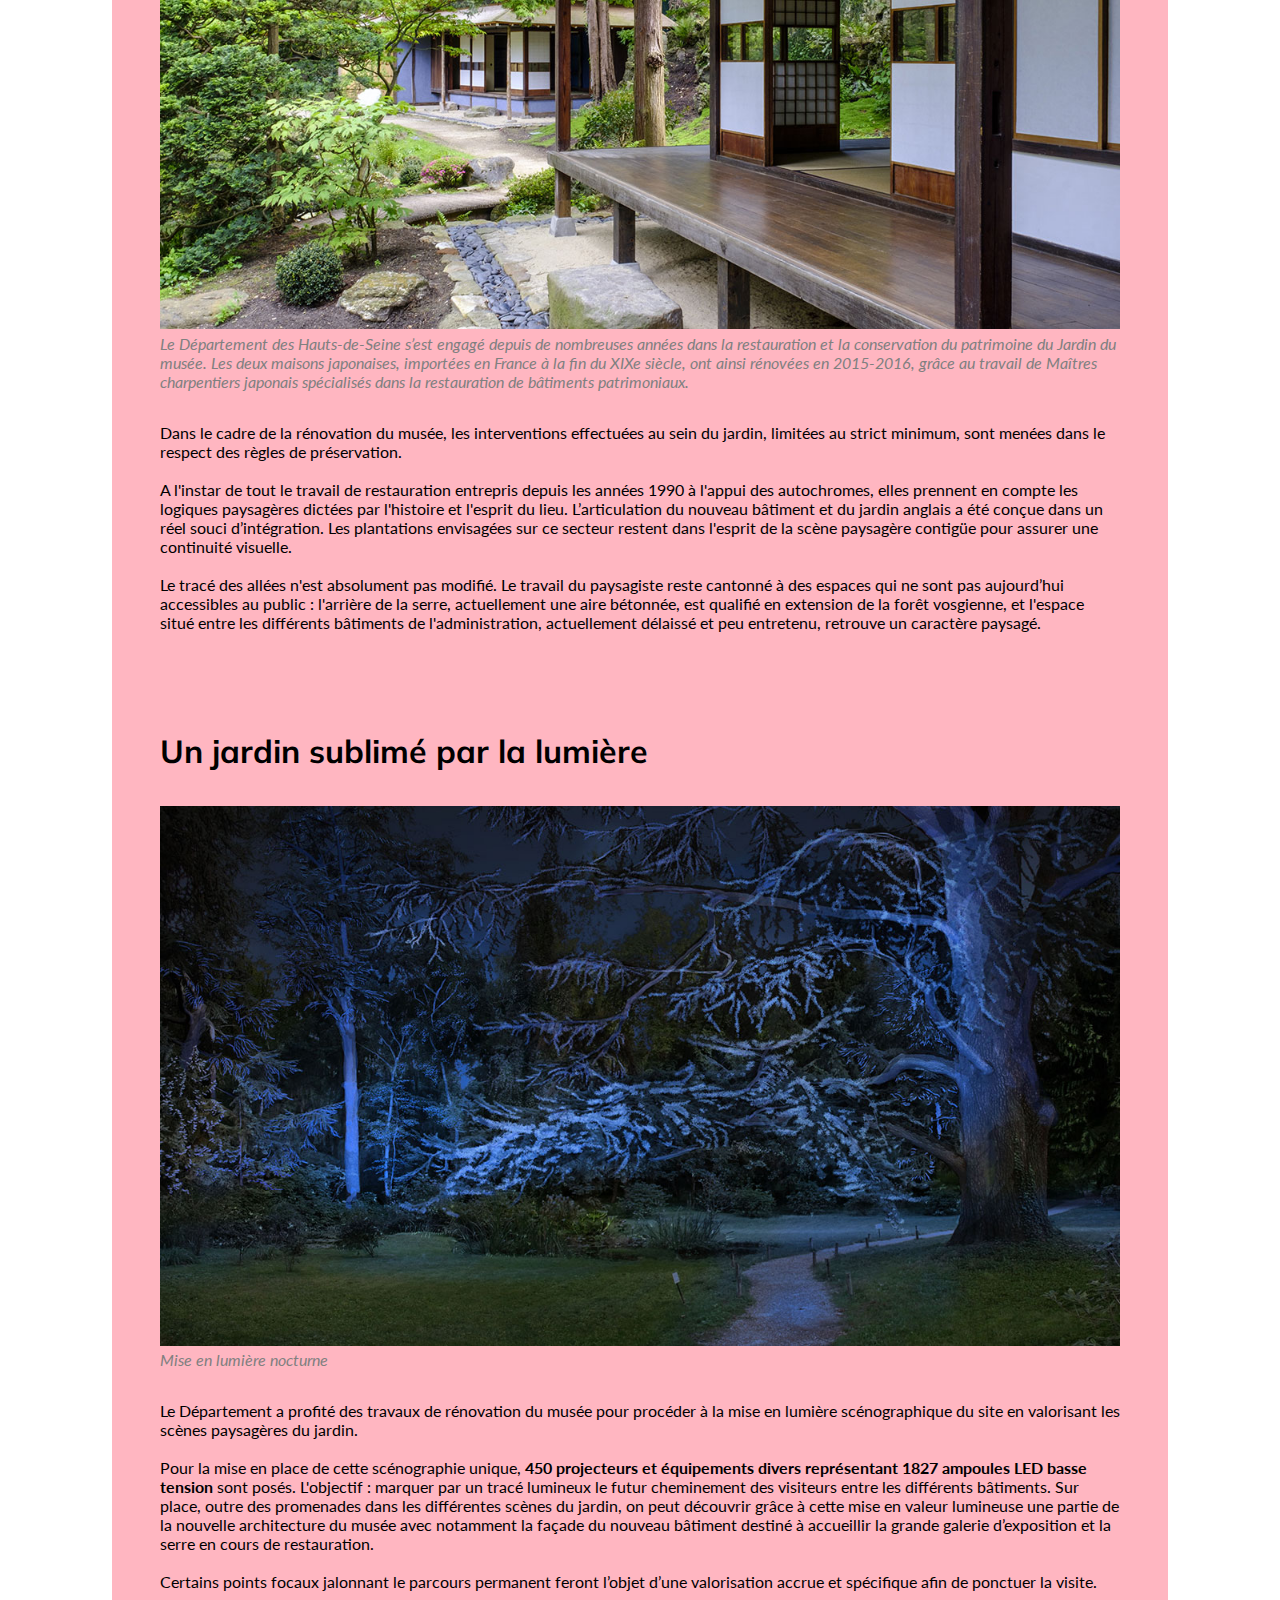
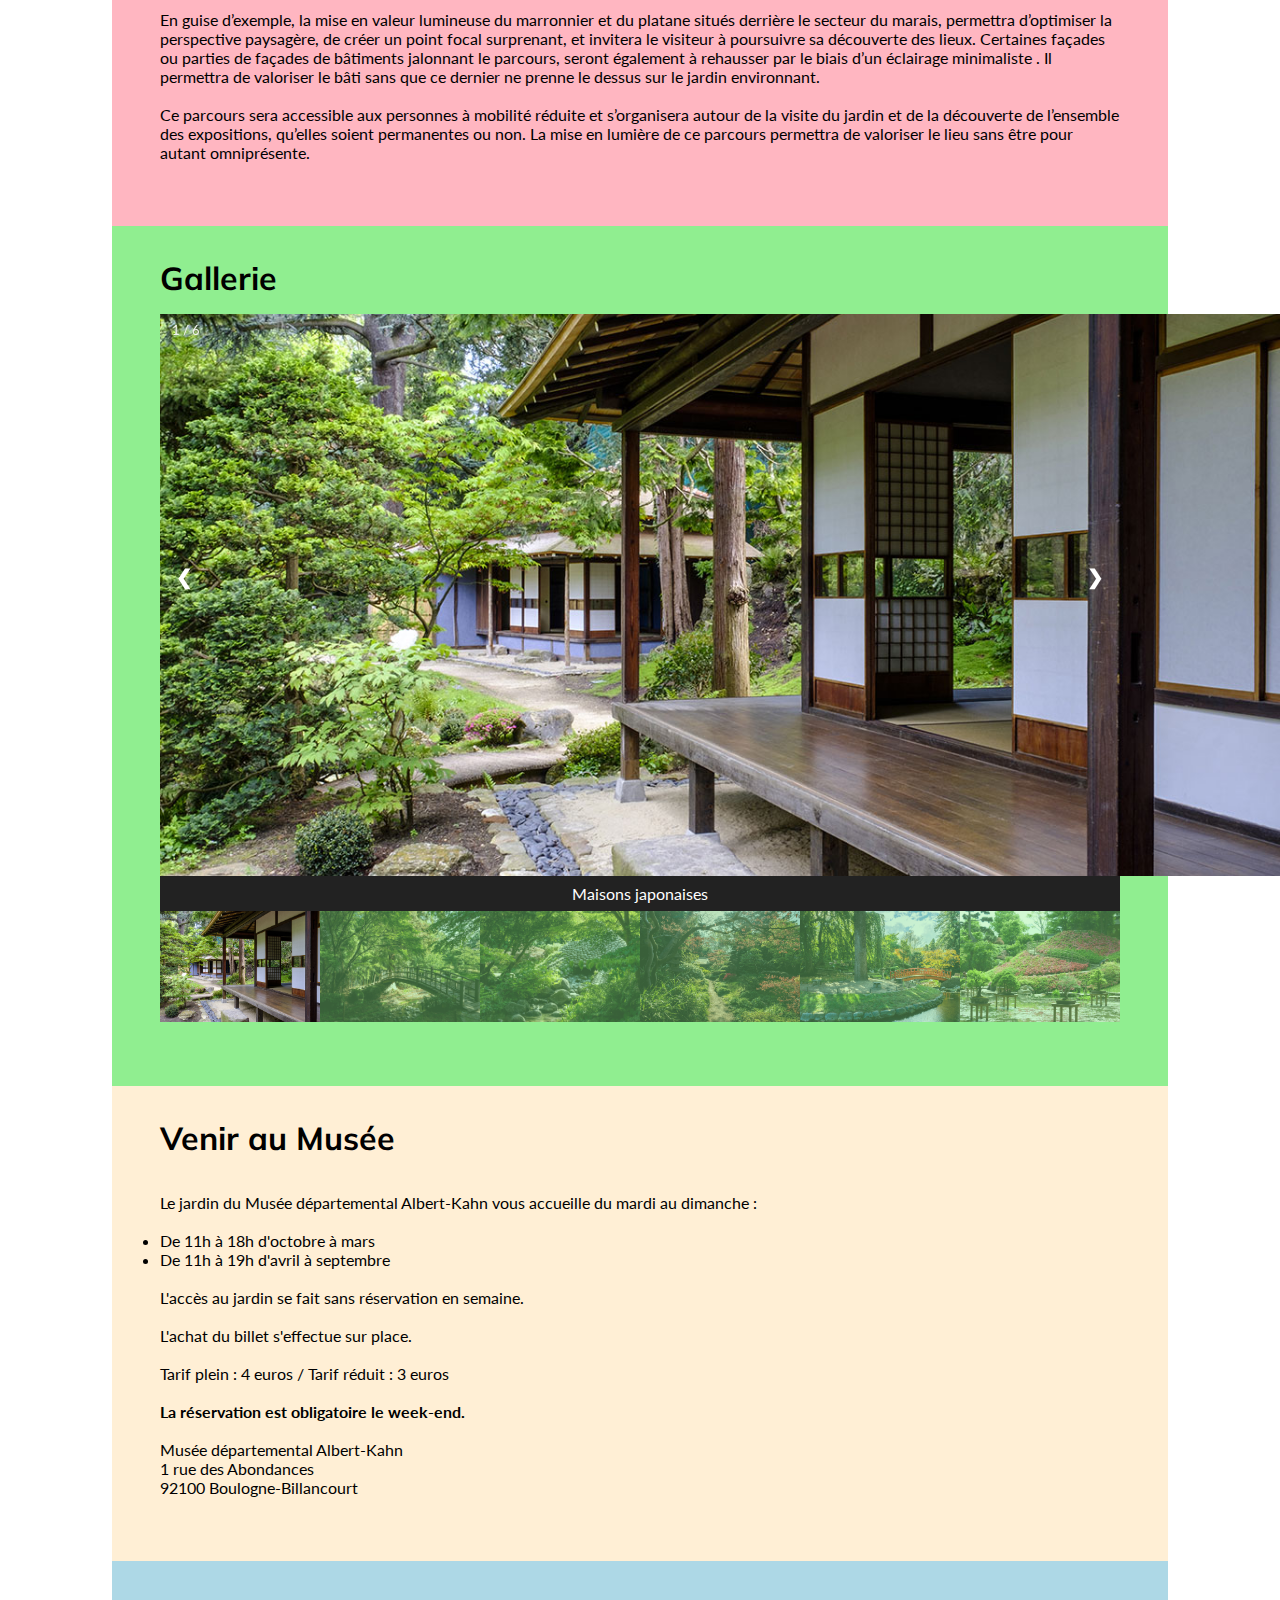
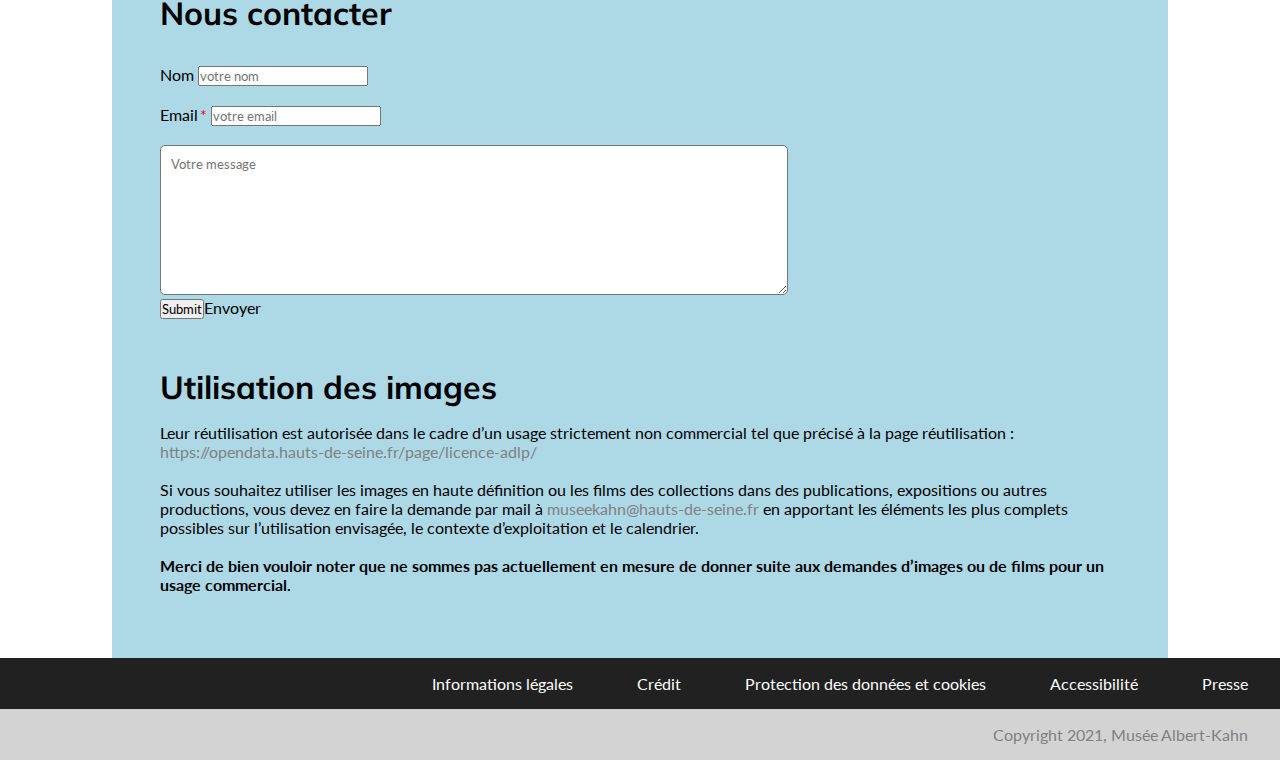
==== commit b3f754e5: "Adjust for FreeCodeCamp test" ====
--- a/index.html
+++ b/index.html
@@ -23,17 +23,19 @@
     <link rel="shortcut icon" href="images/bonsai.png">
   </head>
   <body>
-    <header class="header">
+    <header class="header" id="header">
       <div class="header-logo">
     		<img id="header-img" src="images/bonsai.png" alt="Musée Albert-Kahn Logo">
         <h1 id="header-txt-logo"><a href="#">Musée Albert-Kahn</a></h1>
       </div>
-      <ul class="nav-list">
-          <li class="nav-link"><a href="#lejardin">Le Jardin</a></li>
-          <li class="nav-link"><a href="#gallerie">Gallerie</a></li>
-          <li class="nav-link"><a href="#informations">Informations</a></li>
-          <li class="nav-link"><a href="#contact">Contact</a></li>
-      </ul>
+      <nav id="nav-bar">
+        <ul class="nav-list">
+            <li><a class="nav-link" href="#lejardin">Le Jardin</a></li>
+            <li><a class="nav-link" href="#gallerie">Gallerie</a></li>
+            <li><a class="nav-link" href="#informations">Informations</a></li>
+            <li><a class="nav-link" href="#contact">Contact</a></li>
+        </ul>
+      </nav>
 	   </header>
      <div class="container">
        <video id="video" controls autoplay muted>
@@ -183,17 +185,16 @@
        </article>
      </section>
      <section id="contact">
-       <article id="contact-article-1">
-         <h5>Nous contacter</h5></br>
-         <p>Retrouvez dans cette page, tous les moyens pour nous contacter, selon vos besoins que vous soyez un particulier, un professionnel.</p></br>
-         <p>Si vous souhaitez :</p></br>
-           <li>vous renseigner sur le musée ou les collections (jardin et autochromes) : <a href="#">museealbertkahn@hauts-de-seine.fr</a></li>
-           <li>réserver un atelier ou une visite : <a href="#">accueilmak@hauts-de-seine.fr</a></li>
-           <li>réserver un atelier ou une visite pour des scolaires : <a href="#">museekahn-scolaire@hauts-de-seine.fr</a></li>
-           <li>privatiser le jardin pour un évènement : <a href="#">vdelacour@hauts-de-seine.fr  </a></li></br>
-         <p>Si vous êtes journaliste, pour toutes vos demandes presse ou demande d'autorisation de tournage, contactez le service de presse du Département : <a href="#">https://www.hauts-de-seine.fr/contact-service-presse</a></p></br>
-       </article>
-       <article id="contact-article-2">
+       <h5>Nous contacter</h5>
+       <form id="form" action="https://www.freecodecamp.org/email-submit">
+         <label for="name">Nom</label>
+         <input type="text" name="name" placeholder="votre nom"></br></br>
+         <label for="email">Email<span class="small">*</span></label>
+         <input id="email" type="email" name="email" placeholder="votre email"required></br></br>
+         <textarea name="message" rows="8" cols="80" placeholder="Votre message"></textarea></br>
+         <input id="submit" type="submit" name="submit">Envoyer</input>
+       </form>
+       <article>
          <h5>Utilisation des images</h5>
          <p>Leur réutilisation est autorisée dans le cadre d’un usage strictement non commercial tel que précisé à la page réutilisation :</br><a href="#">https://opendata.hauts-de-seine.fr/page/licence-adlp/</a></p></br>
          <p>Si vous souhaitez utiliser les images en haute définition ou les films des collections dans des publications, expositions ou autres productions, vous devez en faire la demande par mail à <a href="#">museekahn@hauts-de-seine.fr</a> en apportant les éléments les plus complets possibles sur l’utilisation envisagée, le contexte d’exploitation et le calendrier.</p></br>
--- a/css/FCCproject3.css
+++ b/css/FCCproject3.css
@@ -24,6 +24,7 @@
   display: flex;
   flex-direction: row;
   justify-content: space-between;
+  position: fixed;
 	padding-top: .4em;
 	padding-bottom: .4em;
 	background-color: #f4f4f4;
@@ -104,11 +105,7 @@
   margin-bottom: 5rem;
 }
 
-#contact-article-1 {
-  margin-bottom: 2rem;
-}
-
-#lejardin-article-3, #contact-article-2, #informations article {
+#lejardin-article-3, #contact article, #informations article {
   margin-bottom: 0rem;
 }
 
@@ -243,6 +240,21 @@
   background: lightblue;
 }
 
+form {
+  margin-top: 2rem;
+  margin-bottom: 3rem;
+}
+
+.small {
+  margin-left: 0.1rem;
+  color: red;
+}
+
+textarea {
+  padding: 10px 10px;
+  border-radius: 5px;
+}
+
 footer {
   display: flex;
   flex-direction: column;
@@ -384,5 +396,24 @@
   section {
     margin: 0;
   }
-  
-}
+
+}
+
+/*
+
+<p>Retrouvez dans cette page, tous les moyens pour nous contacter, selon vos besoins que vous soyez un particulier, un professionnel.</p></br>
+<p>Si vous souhaitez :</p></br>
+  <li>vous renseigner sur le musée ou les collections (jardin et autochromes) : <a href="#">museealbertkahn@hauts-de-seine.fr</a></li>
+  <li>réserver un atelier ou une visite : <a href="#">accueilmak@hauts-de-seine.fr</a></li>
+  <li>réserver un atelier ou une visite pour des scolaires : <a href="#">museekahn-scolaire@hauts-de-seine.fr</a></li>
+  <li>privatiser le jardin pour un évènement : <a href="#">vdelacour@hauts-de-seine.fr  </a></li></br>
+<p>Si vous êtes journaliste, pour toutes vos demandes presse ou demande d'autorisation de tournage, contactez le service de presse du Département : <a href="#">https://www.hauts-de-seine.fr/contact-service-presse</a></p></br>
+</article>
+<article id="contact-article-2">
+<h5>Utilisation des images</h5>
+<p>Leur réutilisation est autorisée dans le cadre d’un usage strictement non commercial tel que précisé à la page réutilisation :</br><a href="#">https://opendata.hauts-de-seine.fr/page/licence-adlp/</a></p></br>
+<p>Si vous souhaitez utiliser les images en haute définition ou les films des collections dans des publications, expositions ou autres productions, vous devez en faire la demande par mail à <a href="#">museekahn@hauts-de-seine.fr</a> en apportant les éléments les plus complets possibles sur l’utilisation envisagée, le contexte d’exploitation et le calendrier.</p></br>
+<p><strong>Merci de bien vouloir noter que ne sommes pas actuellement en mesure de donner suite aux demandes d’images ou de films pour un usage commercial.</strong></p>
+</article>
+
+ */
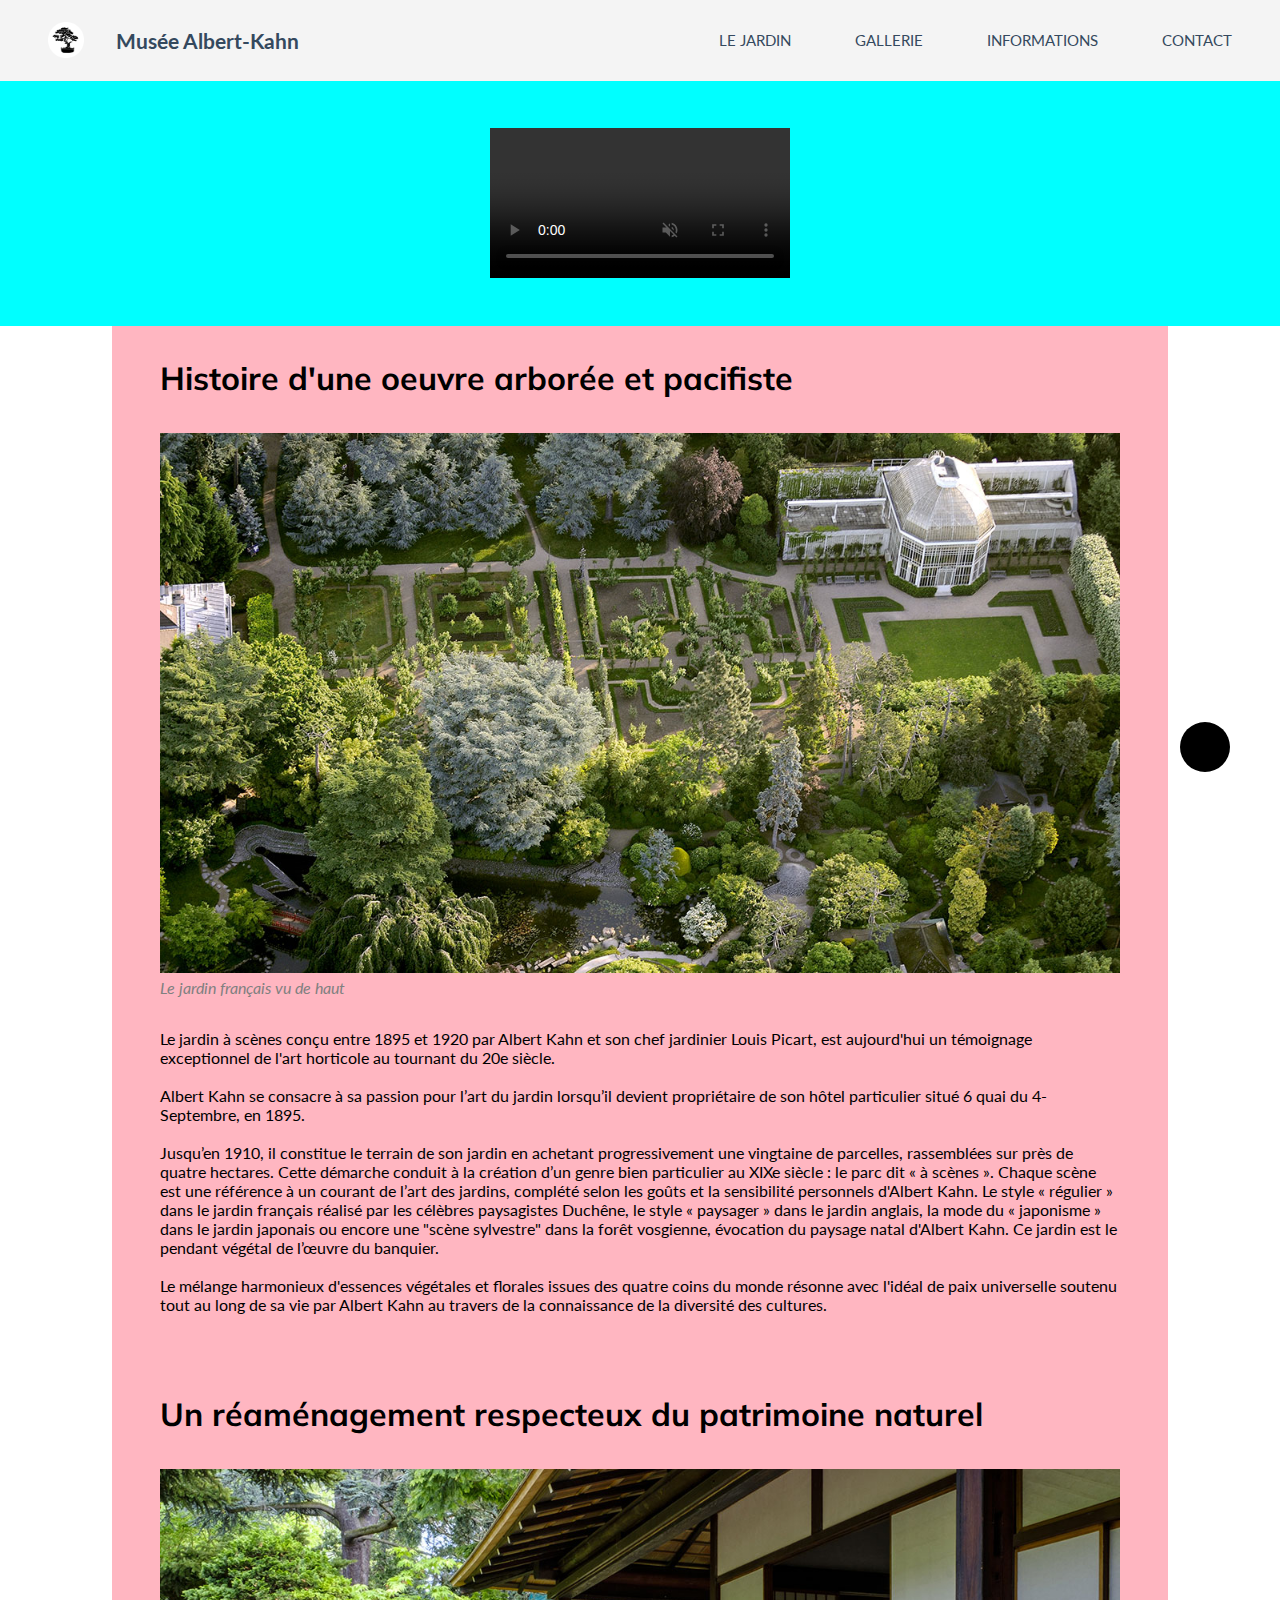
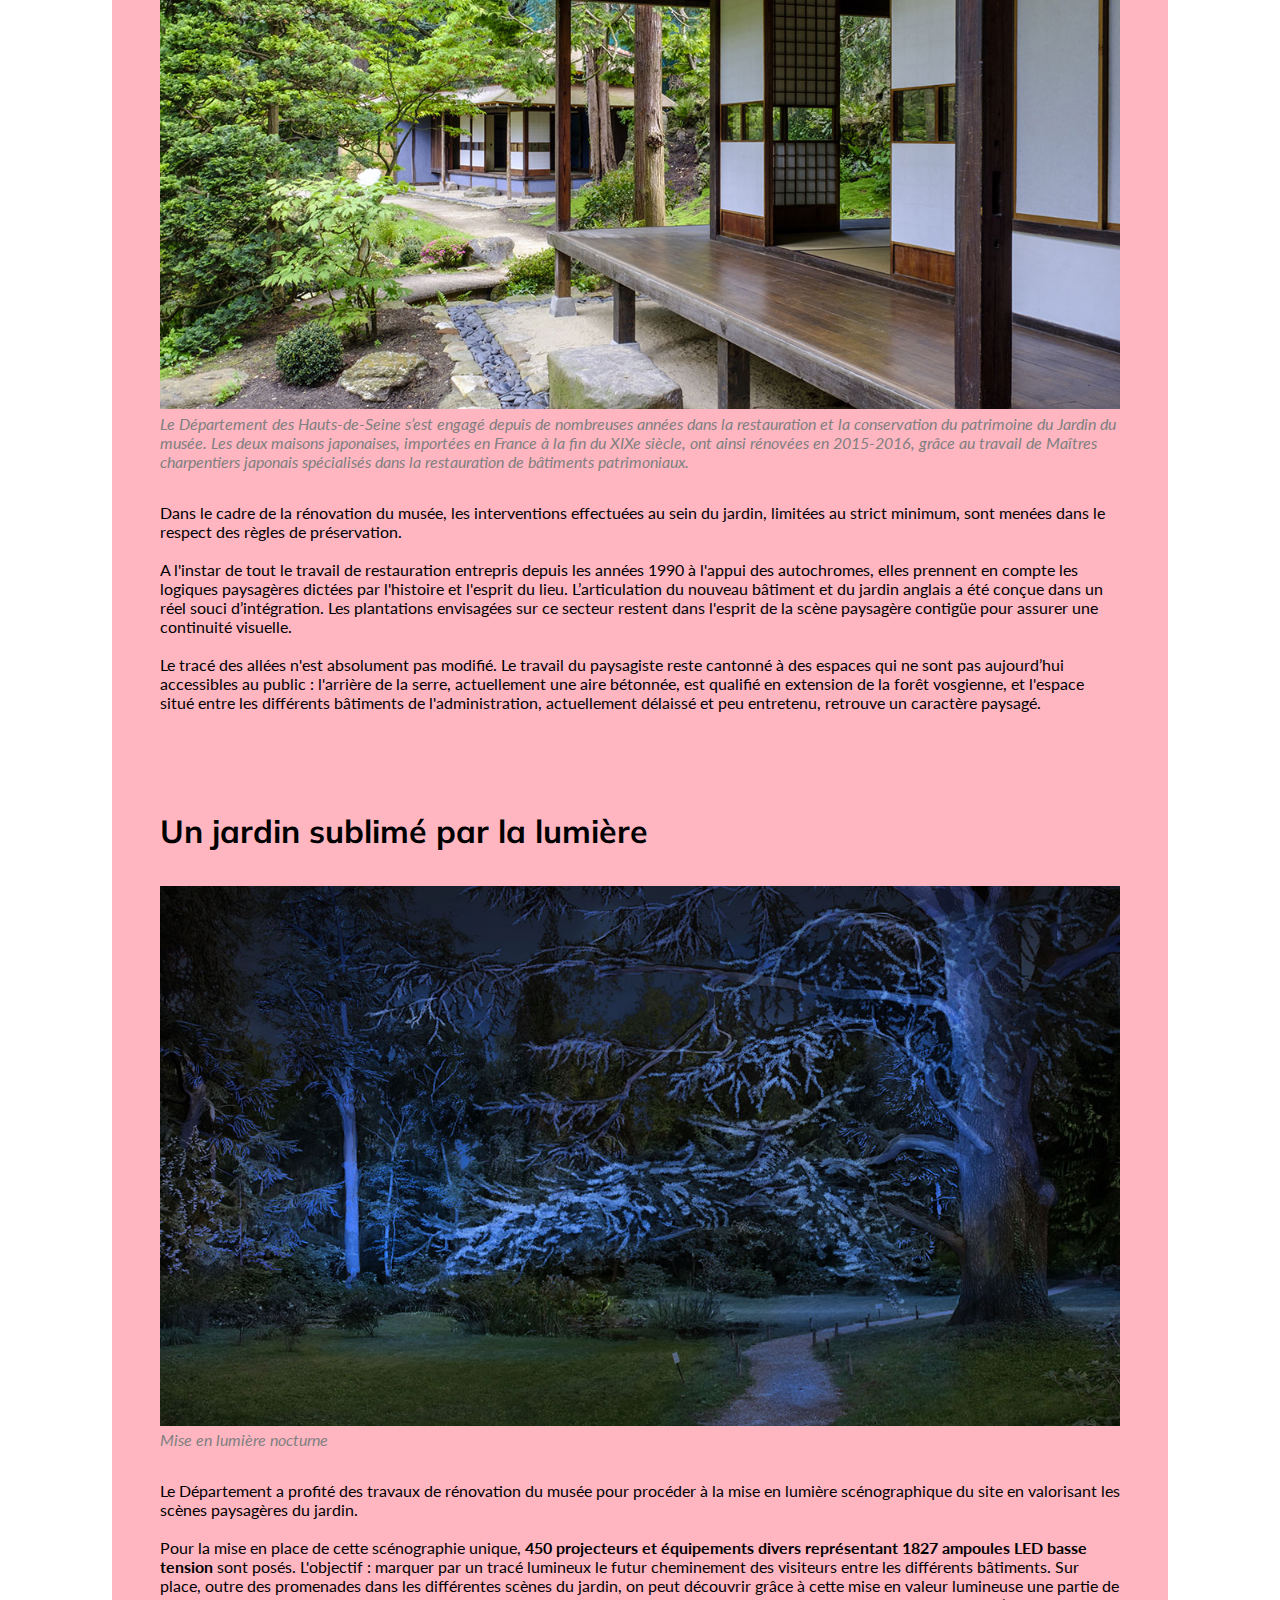
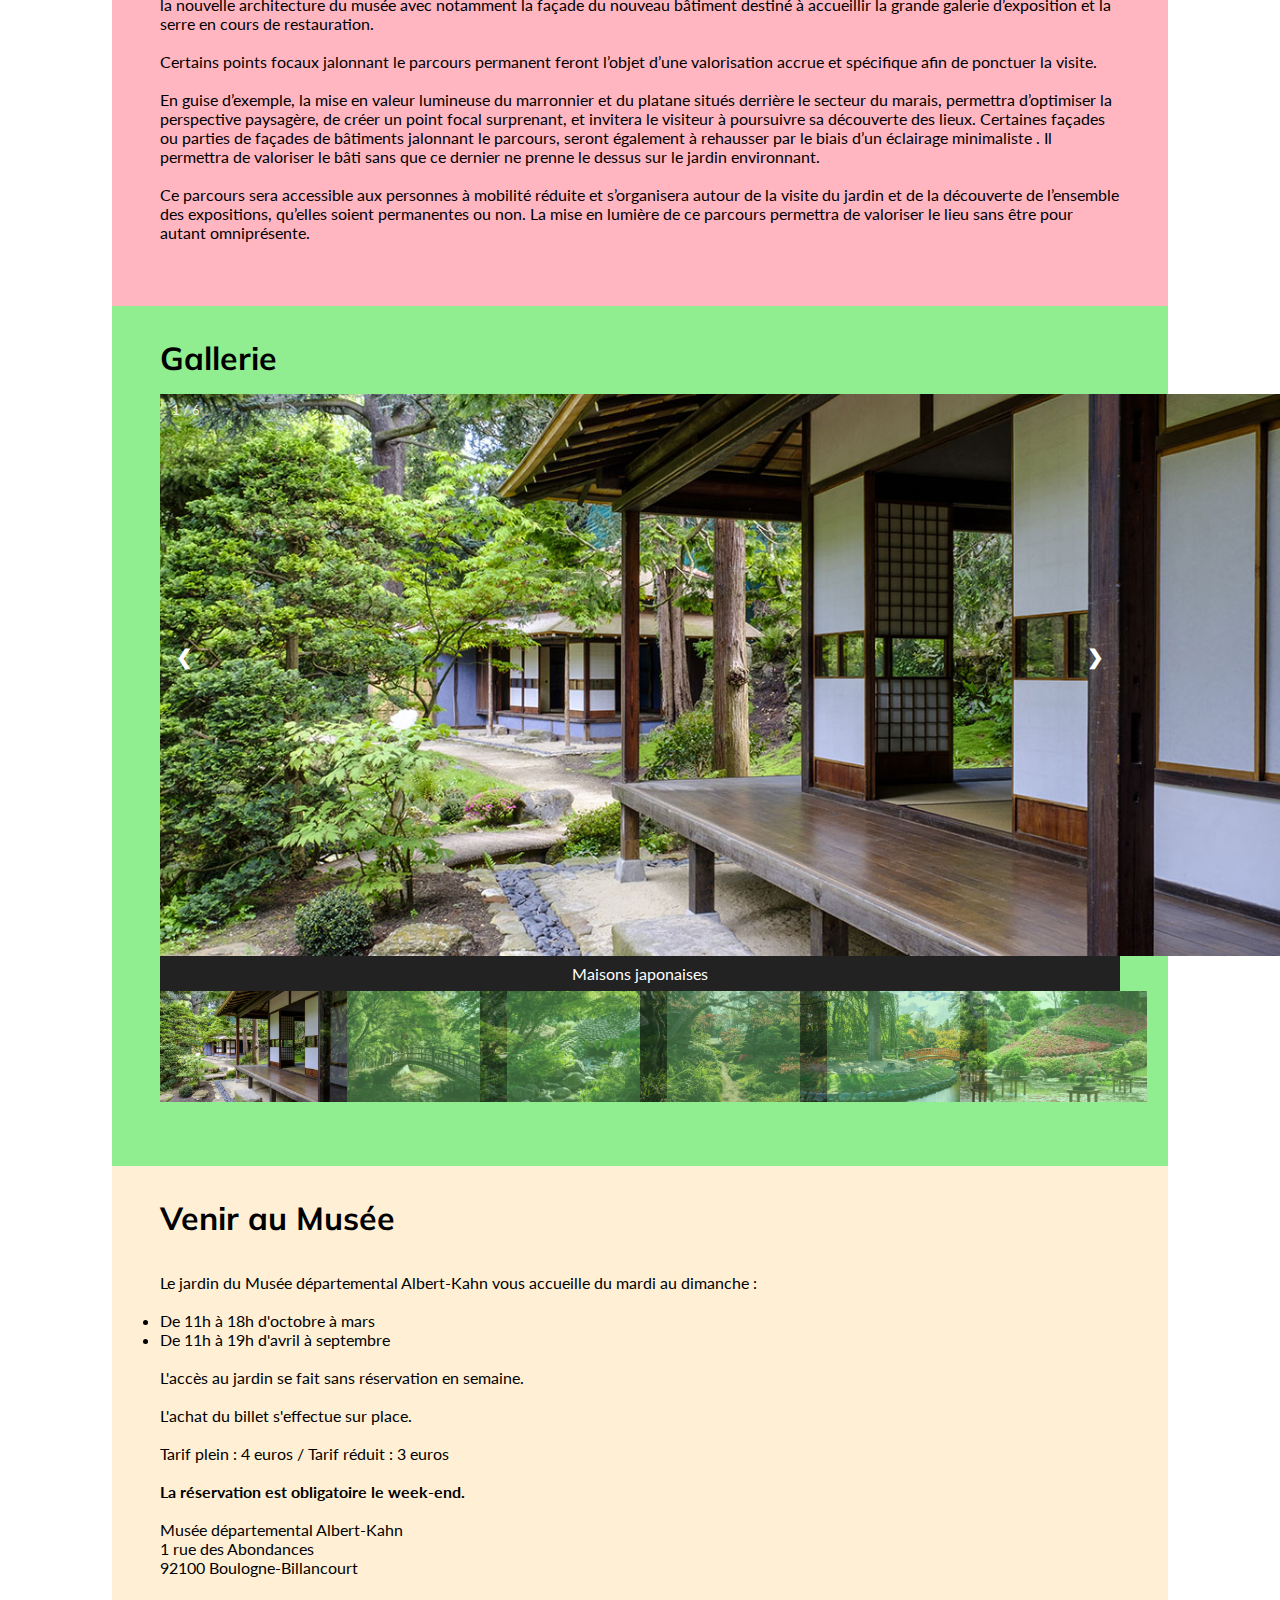
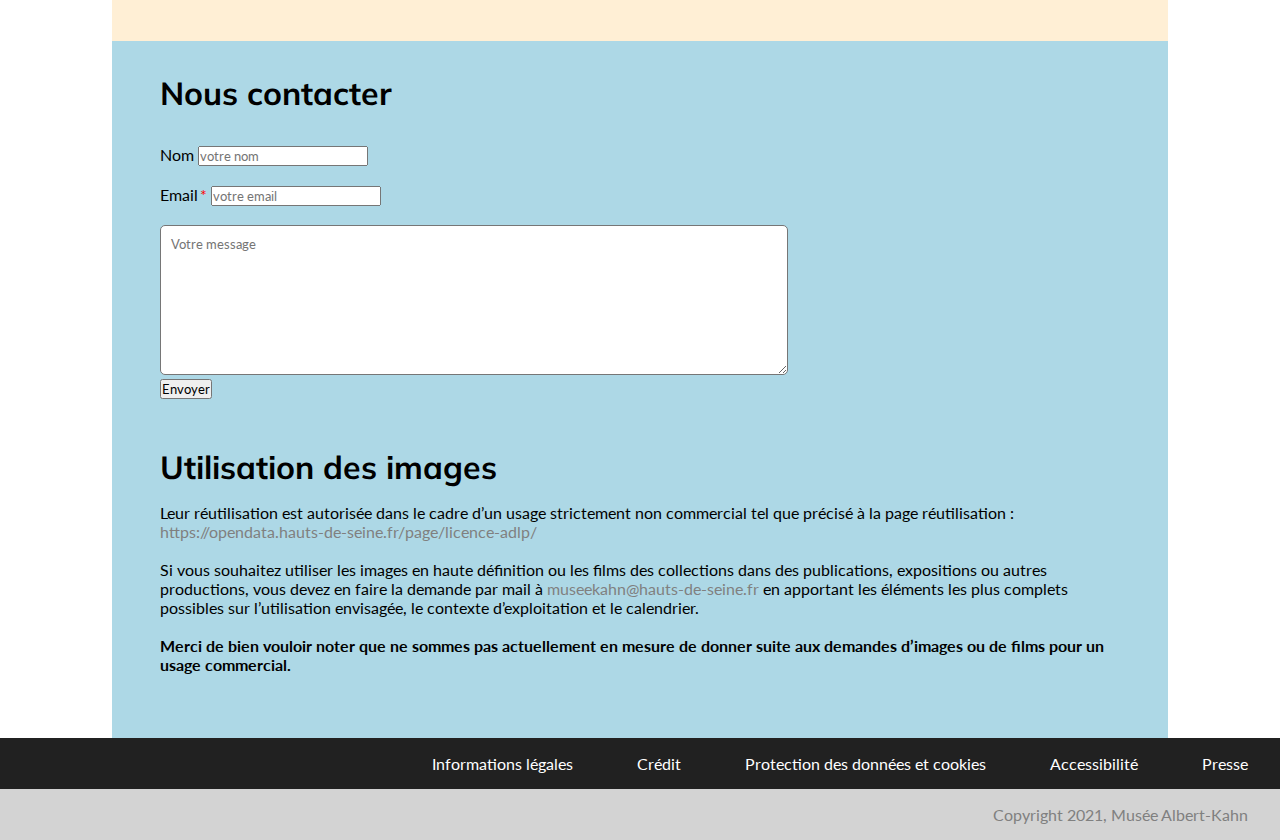
==== commit c4a2aa46: "navbar position:fixed + z-index (conflict with Slideshow)" ====
--- a/index.html
+++ b/index.html
@@ -28,13 +28,11 @@
     		<img id="header-img" src="images/bonsai.png" alt="Musée Albert-Kahn Logo">
         <h1 id="header-txt-logo"><a href="#">Musée Albert-Kahn</a></h1>
       </div>
-      <nav id="nav-bar">
-        <ul class="nav-list">
-            <li><a class="nav-link" href="#lejardin">Le Jardin</a></li>
-            <li><a class="nav-link" href="#gallerie">Gallerie</a></li>
-            <li><a class="nav-link" href="#informations">Informations</a></li>
-            <li><a class="nav-link" href="#contact">Contact</a></li>
-        </ul>
+      <nav id="nav-bar" class="nav-list">
+        <li><a class="nav-link" href="#lejardin">Le Jardin</a></li>
+        <li><a class="nav-link" href="#gallerie">Gallerie</a></li>
+        <li><a class="nav-link" href="#informations">Informations</a></li>
+        <li><a class="nav-link" href="#contact">Contact</a></li>
       </nav>
 	   </header>
      <div class="container">
@@ -122,22 +120,22 @@
 
         <div class="slideshow-row">
           <div class="slideshow-column">
-            <img class="slideshow-demo cursor" src="images/albert-kahn-7.jpg" style="width:100%" onclick="currentSlide(1)" alt="Maisons japonaises">
-          </div>
-          <div class="slideshow-column">
-            <img class="slideshow-demo cursor" src="images/albert-kahn-9.jpg" style="width:100%" onclick="currentSlide(2)" alt="Pont japonais">
-          </div>
-          <div class="slideshow-column">
-            <img class="slideshow-demo cursor" src="images/albert-kahn-8.jpg" style="width:100%" onclick="currentSlide(3)" alt="Ruisseau japonais">
-          </div>
-          <div class="slideshow-column">
-            <img class="slideshow-demo cursor" src="images/albert-kahn-2.jpg" style="width:100%" onclick="currentSlide(4)" alt="Jardin Albert-Kahn en automne">
-          </div>
-          <div class="slideshow-column">
-            <img class="slideshow-demo cursor" src="images/albert-kahn-5.jpg" style="width:100%" onclick="currentSlide(5)" alt="Paysage du parc">
-          </div>
-          <div class="slideshow-column">
-            <img class="slideshow-demo cursor" src="images/albert-kahn-10.jpg" style="width:100%" onclick="currentSlide(6)" alt="Lac du jardin">
+            <img class="slideshow-demo cursor" src="images/albert-kahn-7.jpg" onclick="currentSlide(1)" alt="Maisons japonaises">
+          </div>
+          <div class="slideshow-column">
+            <img class="slideshow-demo cursor" src="images/albert-kahn-9.jpg" onclick="currentSlide(2)" alt="Pont japonais">
+          </div>
+          <div class="slideshow-column">
+            <img class="slideshow-demo cursor" src="images/albert-kahn-8.jpg" onclick="currentSlide(3)" alt="Ruisseau japonais">
+          </div>
+          <div class="slideshow-column">
+            <img class="slideshow-demo cursor" src="images/albert-kahn-2.jpg" onclick="currentSlide(4)" alt="Jardin Albert-Kahn en automne">
+          </div>
+          <div class="slideshow-column">
+            <img class="slideshow-demo cursor" src="images/albert-kahn-5.jpg" onclick="currentSlide(5)" alt="Paysage du parc">
+          </div>
+          <div class="slideshow-column">
+            <img class="slideshow-demo cursor" src="images/albert-kahn-10.jpg" onclick="currentSlide(6)" alt="Lac du jardin">
           </div>
 
         </div>
@@ -192,7 +190,7 @@
          <label for="email">Email<span class="small">*</span></label>
          <input id="email" type="email" name="email" placeholder="votre email"required></br></br>
          <textarea name="message" rows="8" cols="80" placeholder="Votre message"></textarea></br>
-         <input id="submit" type="submit" name="submit">Envoyer</input>
+         <input id="submit" type="submit" value="Envoyer"></input>
        </form>
        <article>
          <h5>Utilisation des images</h5>
--- a/css/FCCproject3.css
+++ b/css/FCCproject3.css
@@ -25,13 +25,15 @@
   flex-direction: row;
   justify-content: space-between;
   position: fixed;
+  z-index: 1;
+  width: 100%;
 	padding-top: .4em;
 	padding-bottom: .4em;
 	background-color: #f4f4f4;
   font-family: 'Mulish', sans-serif;
 }
 
-ul {
+#nav-bar, ul {
   list-style: none;
 }
 
@@ -51,25 +53,25 @@
 
 .nav-list {
   display: flex;
-  justify-content: flex-end;
+  justify-content: flex-start;
   align-items: center;
   margin-right: 1rem;
 }
 
 #header-img,
-.nav-link a {
+.nav-list a {
 	padding: 1rem 2rem;
 	text-transform: uppercase;
 	text-align: center;
 	display: block;
 }
 
-.nav-link a {
+.nav-list a {
 	color: #34495e;
 	font-size: 0.95em;
 }
 
-.nav-link a:hover {
+.nav-list a:hover {
 	color: #718daa;
 }
 
@@ -88,6 +90,7 @@
 #video {
   max-width: 80%;
   height: auto;
+  margin-top: 5rem;
 }
 
 h2, h3, h4, h5{
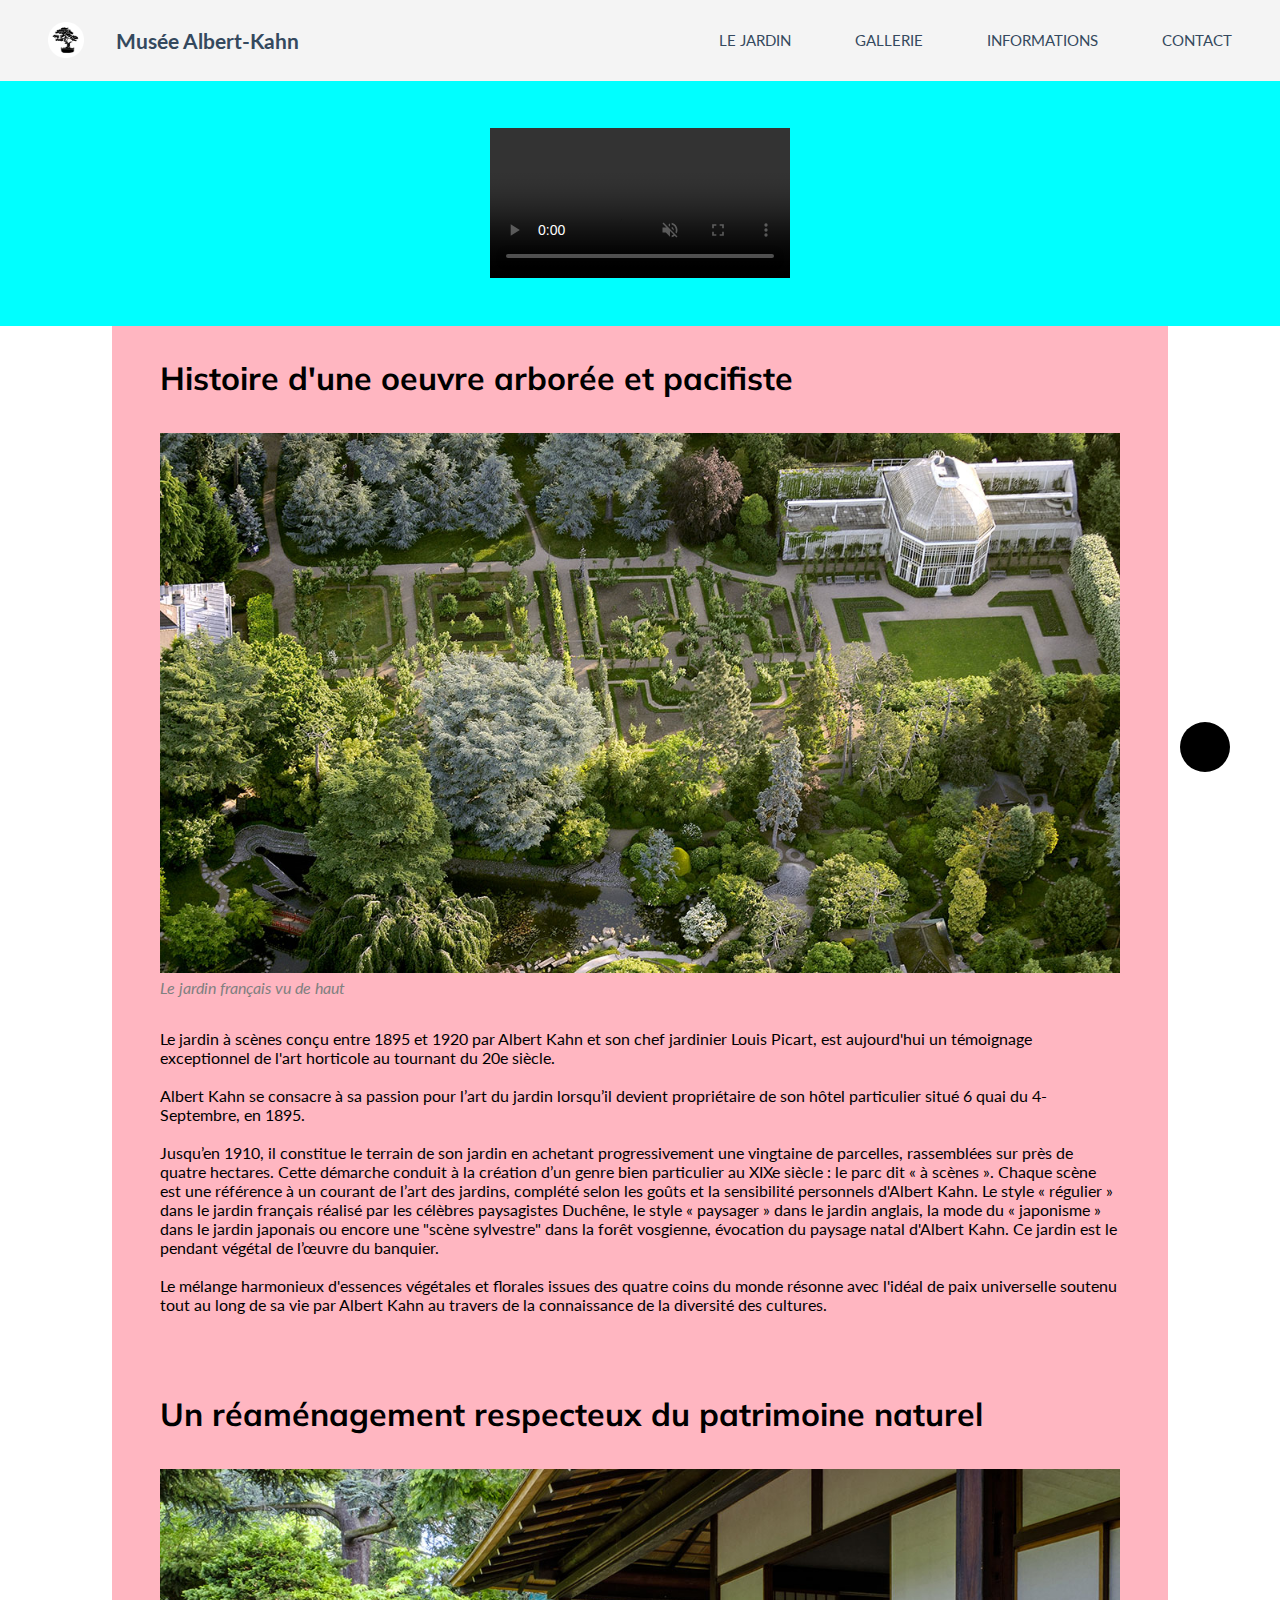
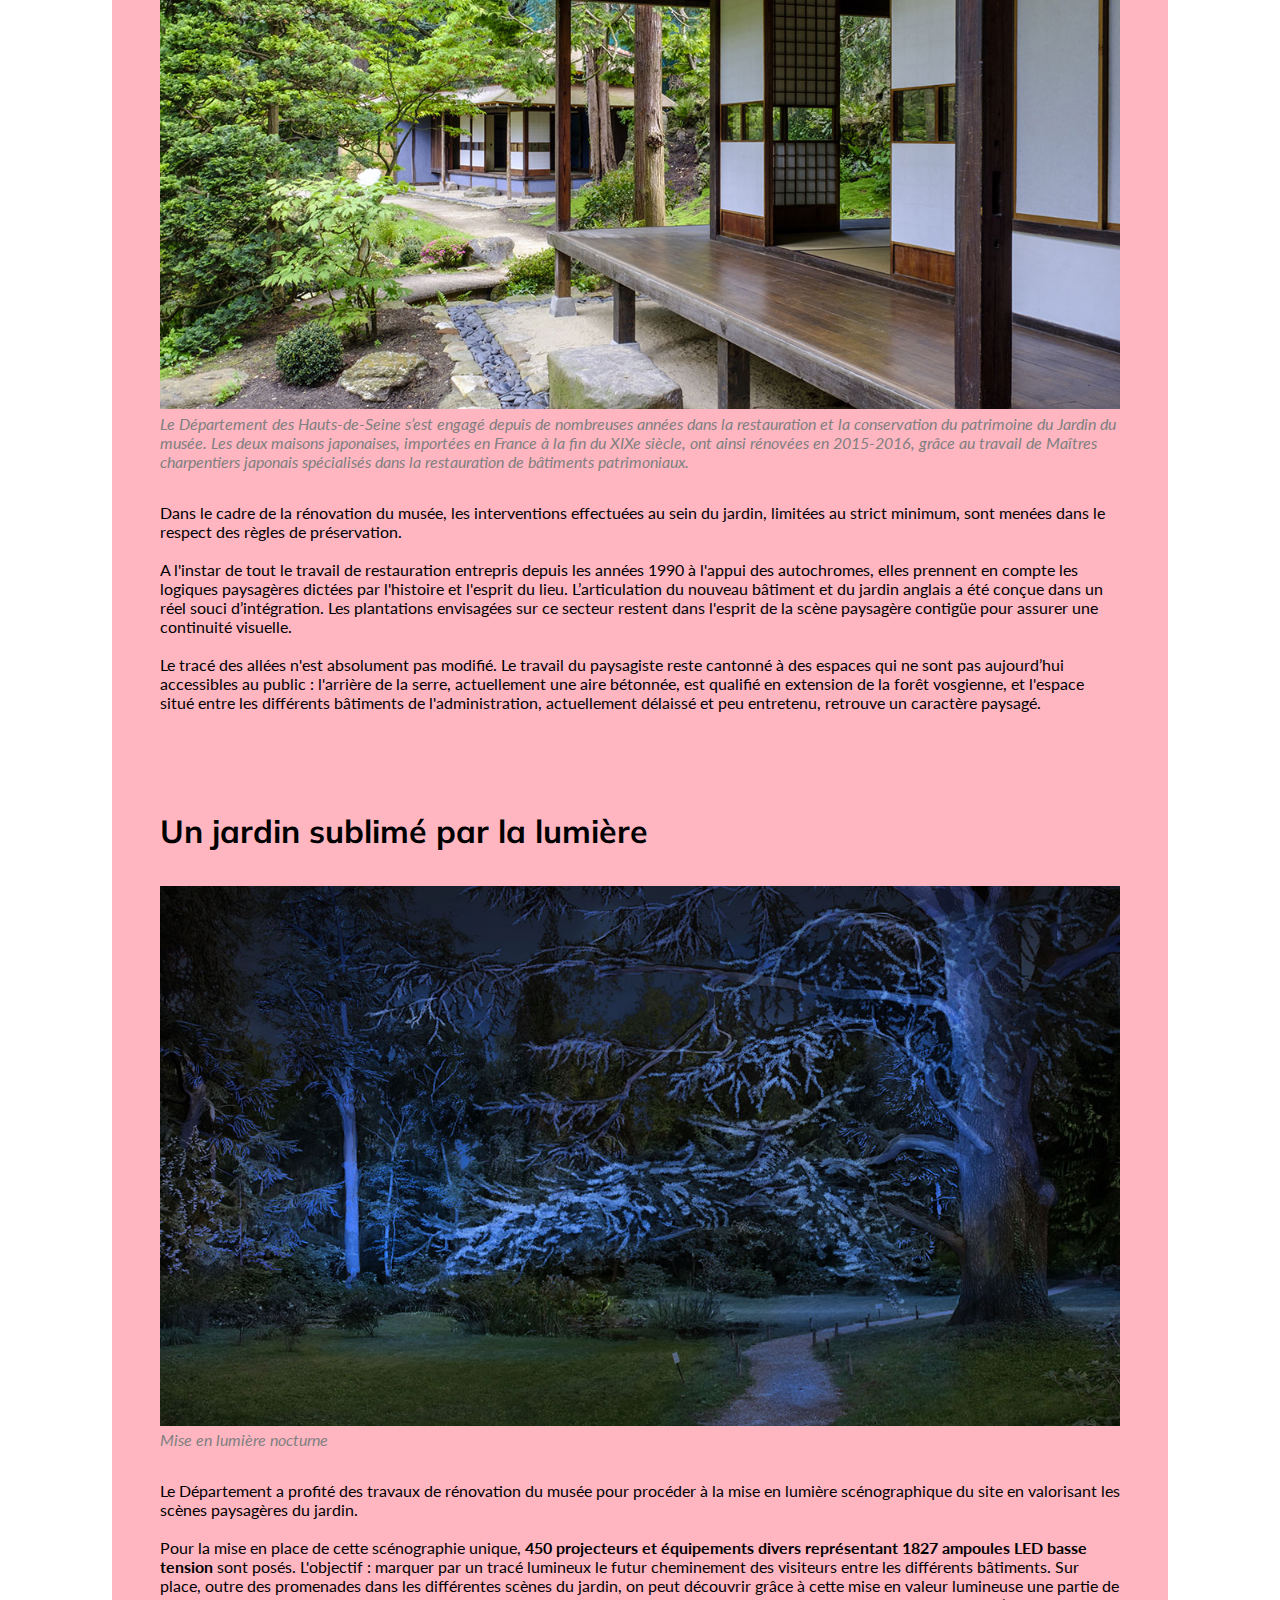
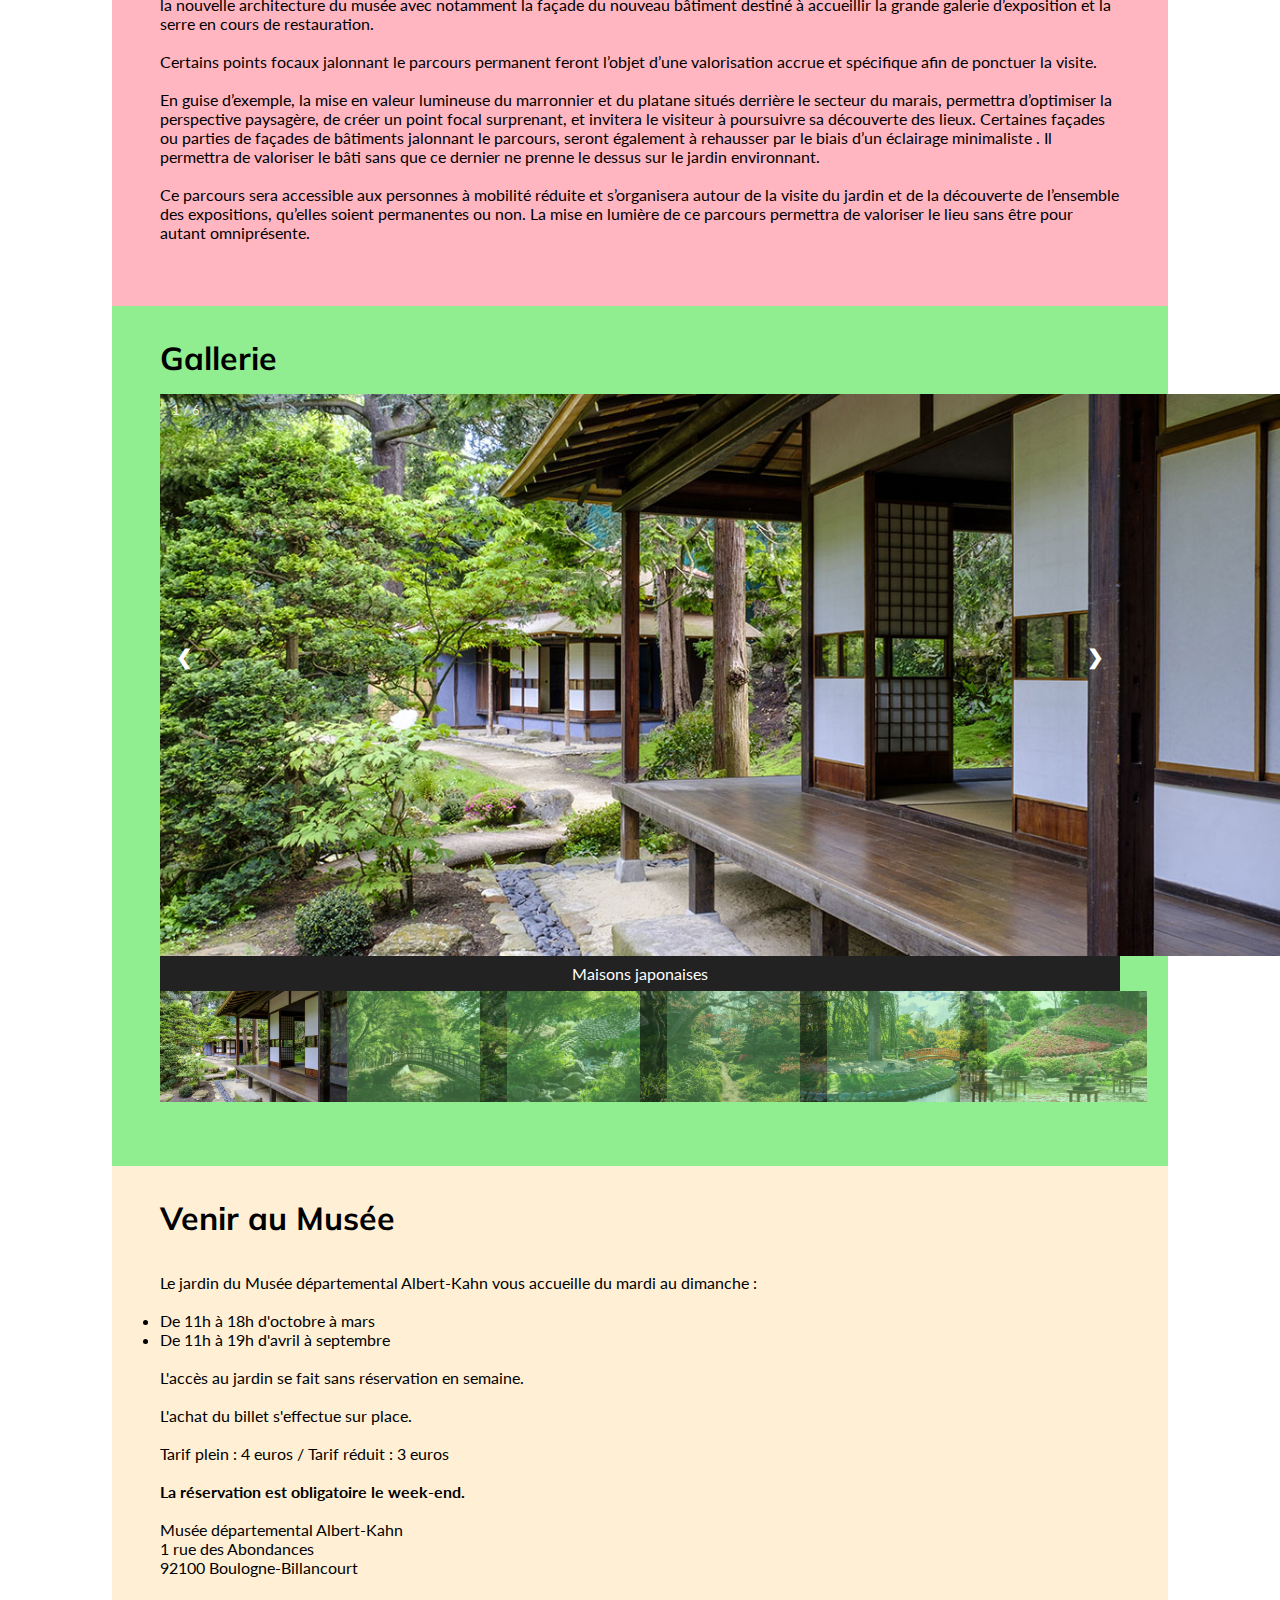
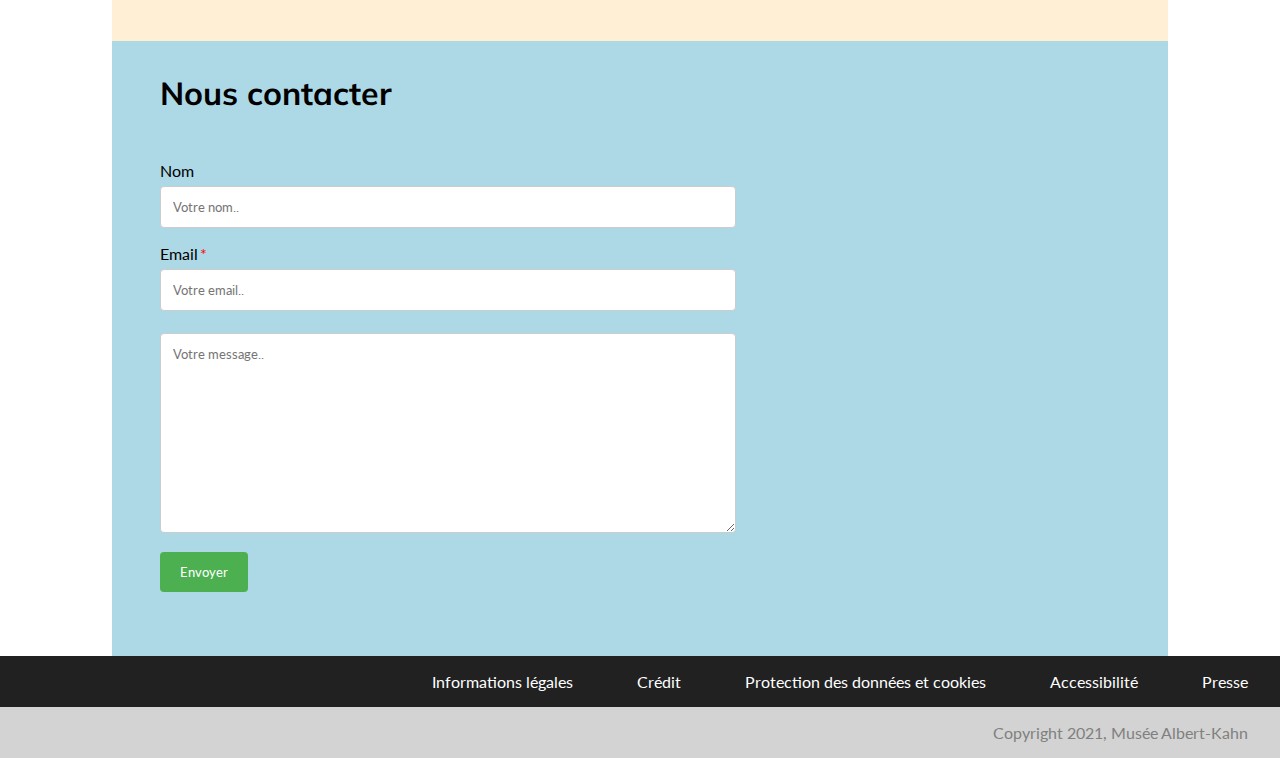
==== commit 8677cbaa: "Form > style css + add alert js" ====
--- a/index.html
+++ b/index.html
@@ -184,20 +184,19 @@
      </section>
      <section id="contact">
        <h5>Nous contacter</h5>
-       <form id="form" action="https://www.freecodecamp.org/email-submit">
-         <label for="name">Nom</label>
-         <input type="text" name="name" placeholder="votre nom"></br></br>
+
+       <form id="form">
+         <label for="nom">Nom</label>
+         <input type="text" id="nom" name="nom" placeholder="Votre nom..">
+
          <label for="email">Email<span class="small">*</span></label>
-         <input id="email" type="email" name="email" placeholder="votre email"required></br></br>
-         <textarea name="message" rows="8" cols="80" placeholder="Votre message"></textarea></br>
-         <input id="submit" type="submit" value="Envoyer"></input>
+         <input type="text" id="email" name="email" placeholder="Votre email..">
+
+         <textarea id="message" name="message" placeholder="Votre message.." style="height:200px" required></textarea>
+
+         <input type="submit" value="Envoyer">
        </form>
-       <article>
-         <h5>Utilisation des images</h5>
-         <p>Leur réutilisation est autorisée dans le cadre d’un usage strictement non commercial tel que précisé à la page réutilisation :</br><a href="#">https://opendata.hauts-de-seine.fr/page/licence-adlp/</a></p></br>
-         <p>Si vous souhaitez utiliser les images en haute définition ou les films des collections dans des publications, expositions ou autres productions, vous devez en faire la demande par mail à <a href="#">museekahn@hauts-de-seine.fr</a> en apportant les éléments les plus complets possibles sur l’utilisation envisagée, le contexte d’exploitation et le calendrier.</p></br>
-         <p><strong>Merci de bien vouloir noter que ne sommes pas actuellement en mesure de donner suite aux demandes d’images ou de films pour un usage commercial.</strong></p>
-       </article>
+
      </section>
     <footer>
       <ul class="footer-list">
@@ -212,5 +211,10 @@
       <div/>
       <a class="scroll-to-top" href="#"> <i class="fas fa-arrow-up"></i> </a>
     </footer>
+    <script type="text/javascript">
+      window.onload = function(){
+                      alert("Hi there!\n\nThis page is currently optimized for Chrome (on desktop and ipad. We are working to make this page mobile device friendly. For the best user experience, please use Chrome. Thanks!");
+                      }
+    </script>
   </body>
 </html>
--- a/css/FCCproject3.css
+++ b/css/FCCproject3.css
@@ -108,7 +108,7 @@
   margin-bottom: 5rem;
 }
 
-#lejardin-article-3, #contact article, #informations article {
+#lejardin-article-3, #informations article {
   margin-bottom: 0rem;
 }
 
@@ -244,8 +244,7 @@
 }
 
 form {
-  margin-top: 2rem;
-  margin-bottom: 3rem;
+  margin: 3rem 40% 0rem 0rem;
 }
 
 .small {
@@ -253,9 +252,34 @@
   color: red;
 }
 
-textarea {
-  padding: 10px 10px;
+input[type=text], select, textarea {
+  width: 100%;
+  padding: 12px;
+  border: 1px solid #ccc;
+  border-radius: 4px;
+  box-sizing: border-box;
+  margin-top: 6px;
+  margin-bottom: 16px;
+  resize: vertical;
+}
+
+input[type=submit] {
+  background-color: #4CAF50;
+  color: white;
+  padding: 12px 20px;
+  border: none;
+  border-radius: 4px;
+  cursor: pointer;
+}
+
+input[type=submit]:hover {
+  background-color: #45a049;
+}
+
+.container-contact-form {
   border-radius: 5px;
+  background-color: #f2f2f2;
+  padding: 20px;
 }
 
 footer {
@@ -401,22 +425,3 @@
   }
 
 }
-
-/*
-
-<p>Retrouvez dans cette page, tous les moyens pour nous contacter, selon vos besoins que vous soyez un particulier, un professionnel.</p></br>
-<p>Si vous souhaitez :</p></br>
-  <li>vous renseigner sur le musée ou les collections (jardin et autochromes) : <a href="#">museealbertkahn@hauts-de-seine.fr</a></li>
-  <li>réserver un atelier ou une visite : <a href="#">accueilmak@hauts-de-seine.fr</a></li>
-  <li>réserver un atelier ou une visite pour des scolaires : <a href="#">museekahn-scolaire@hauts-de-seine.fr</a></li>
-  <li>privatiser le jardin pour un évènement : <a href="#">vdelacour@hauts-de-seine.fr  </a></li></br>
-<p>Si vous êtes journaliste, pour toutes vos demandes presse ou demande d'autorisation de tournage, contactez le service de presse du Département : <a href="#">https://www.hauts-de-seine.fr/contact-service-presse</a></p></br>
-</article>
-<article id="contact-article-2">
-<h5>Utilisation des images</h5>
-<p>Leur réutilisation est autorisée dans le cadre d’un usage strictement non commercial tel que précisé à la page réutilisation :</br><a href="#">https://opendata.hauts-de-seine.fr/page/licence-adlp/</a></p></br>
-<p>Si vous souhaitez utiliser les images en haute définition ou les films des collections dans des publications, expositions ou autres productions, vous devez en faire la demande par mail à <a href="#">museekahn@hauts-de-seine.fr</a> en apportant les éléments les plus complets possibles sur l’utilisation envisagée, le contexte d’exploitation et le calendrier.</p></br>
-<p><strong>Merci de bien vouloir noter que ne sommes pas actuellement en mesure de donner suite aux demandes d’images ou de films pour un usage commercial.</strong></p>
-</article>
-
- */
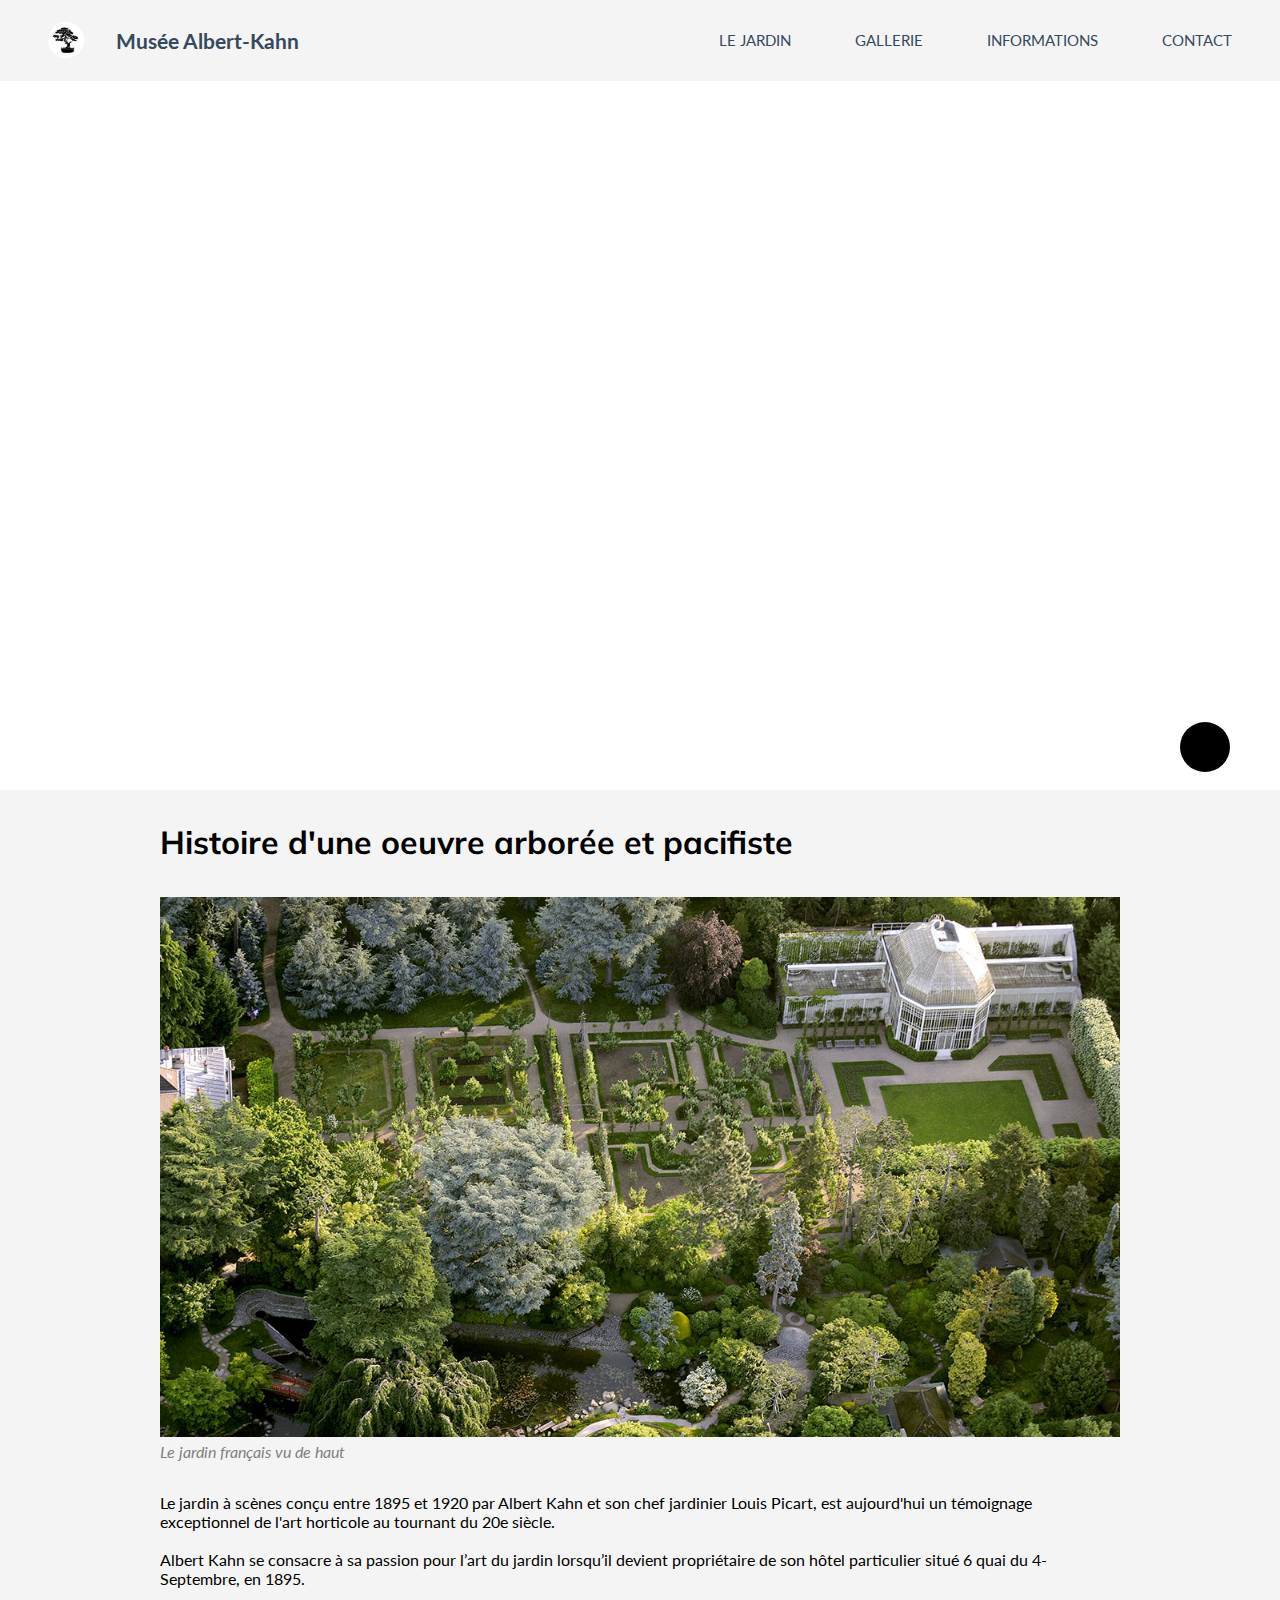
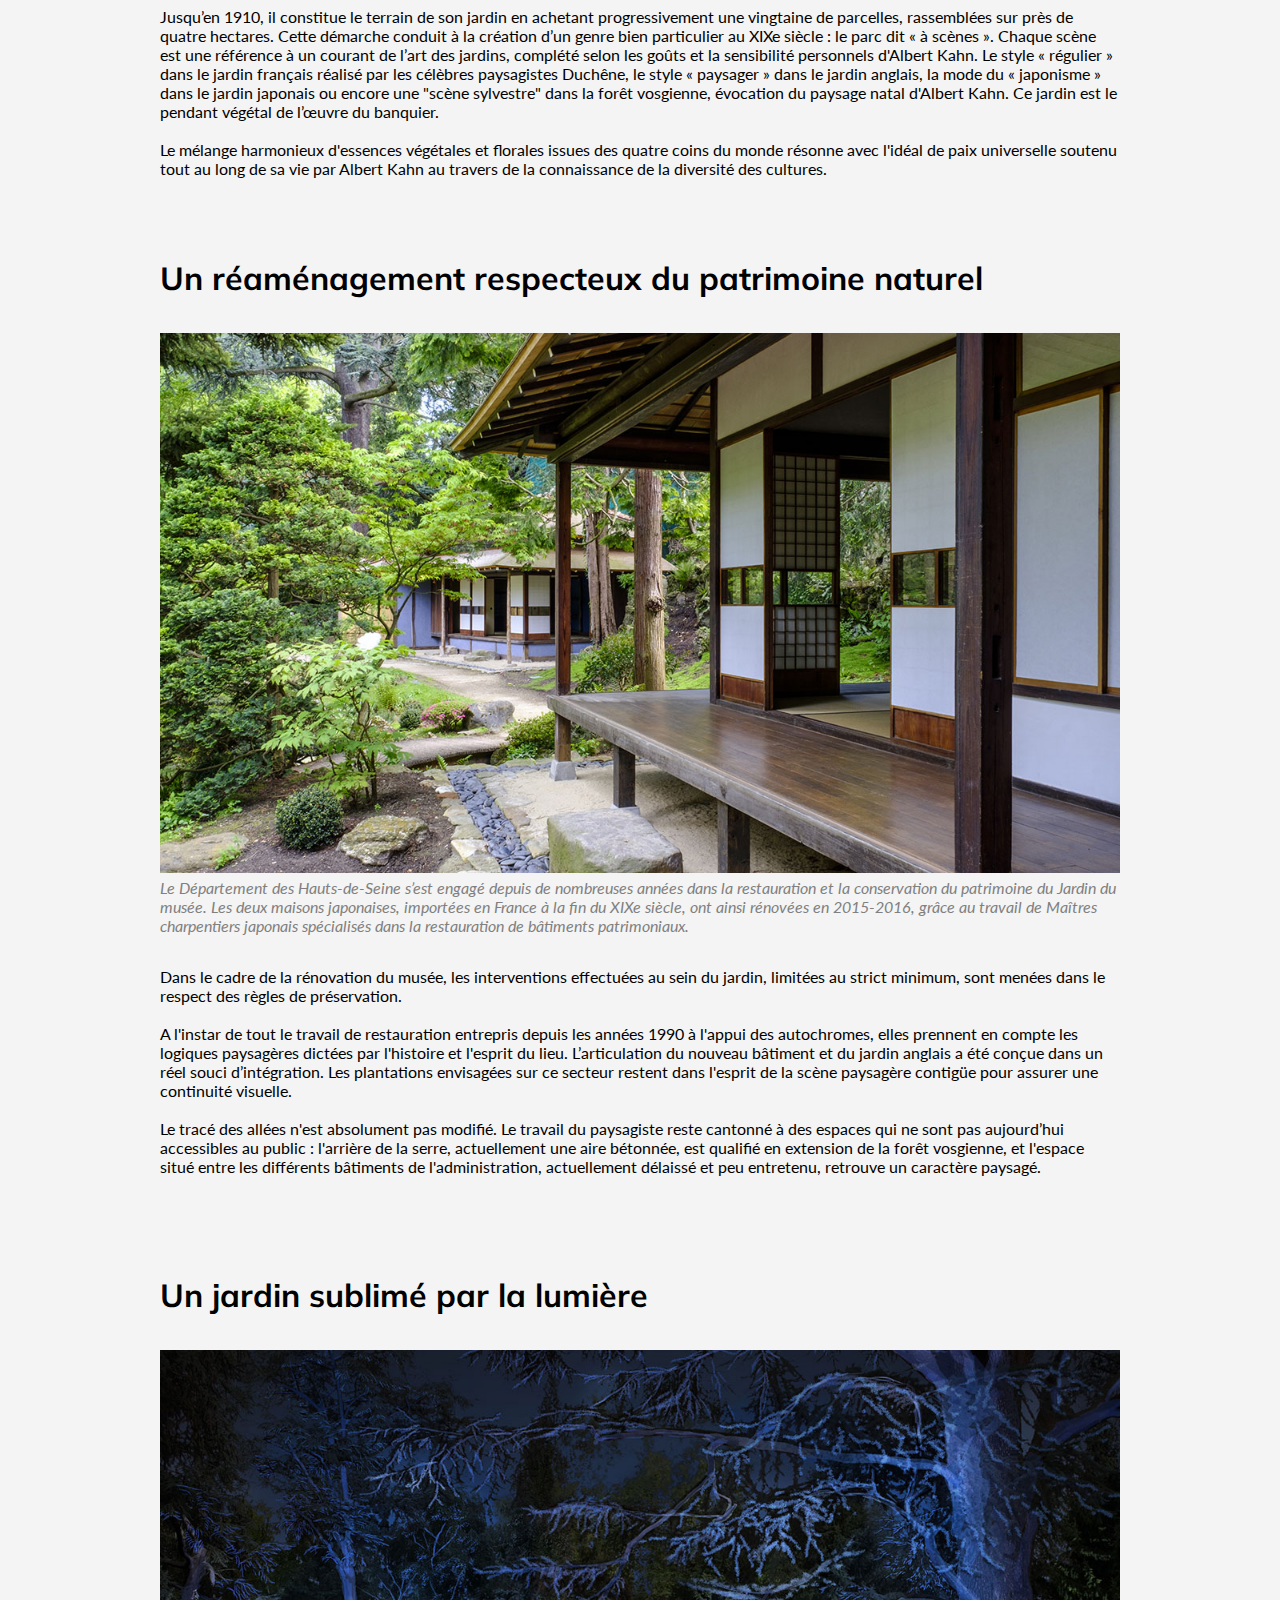
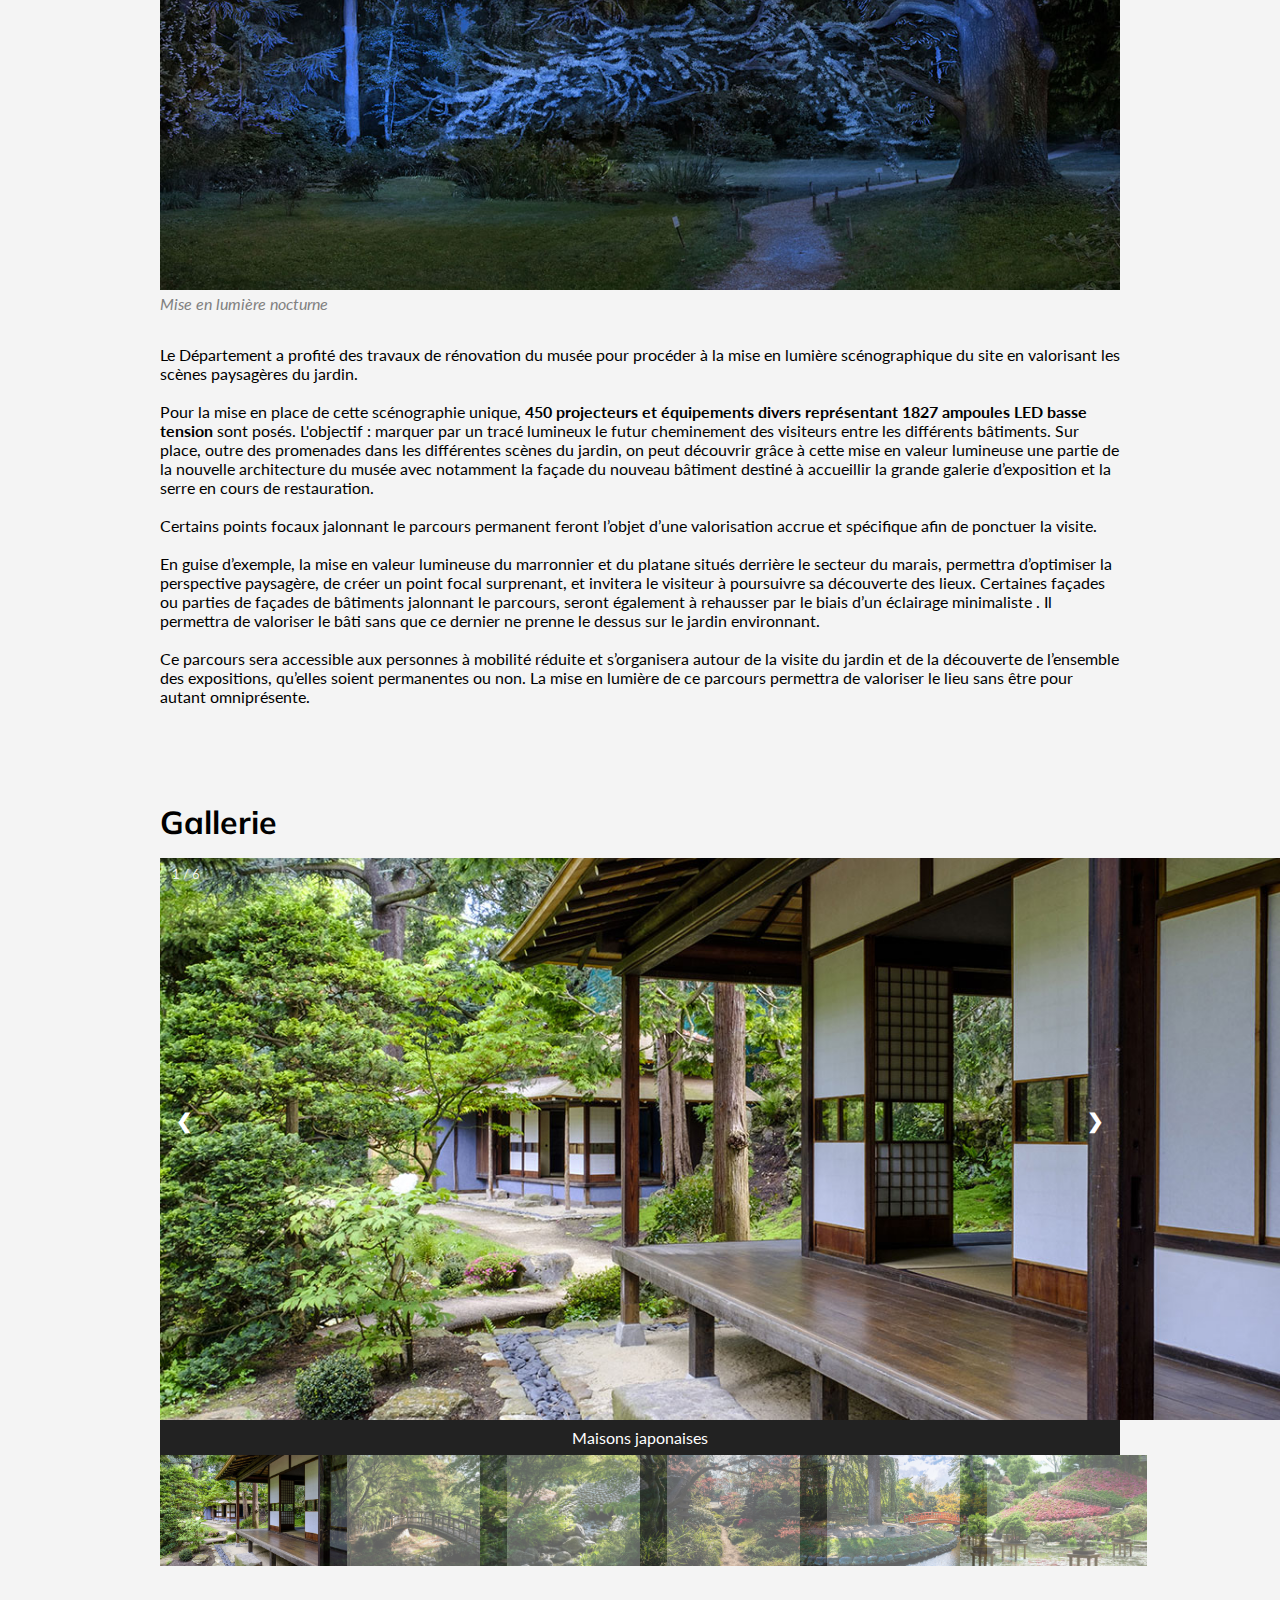
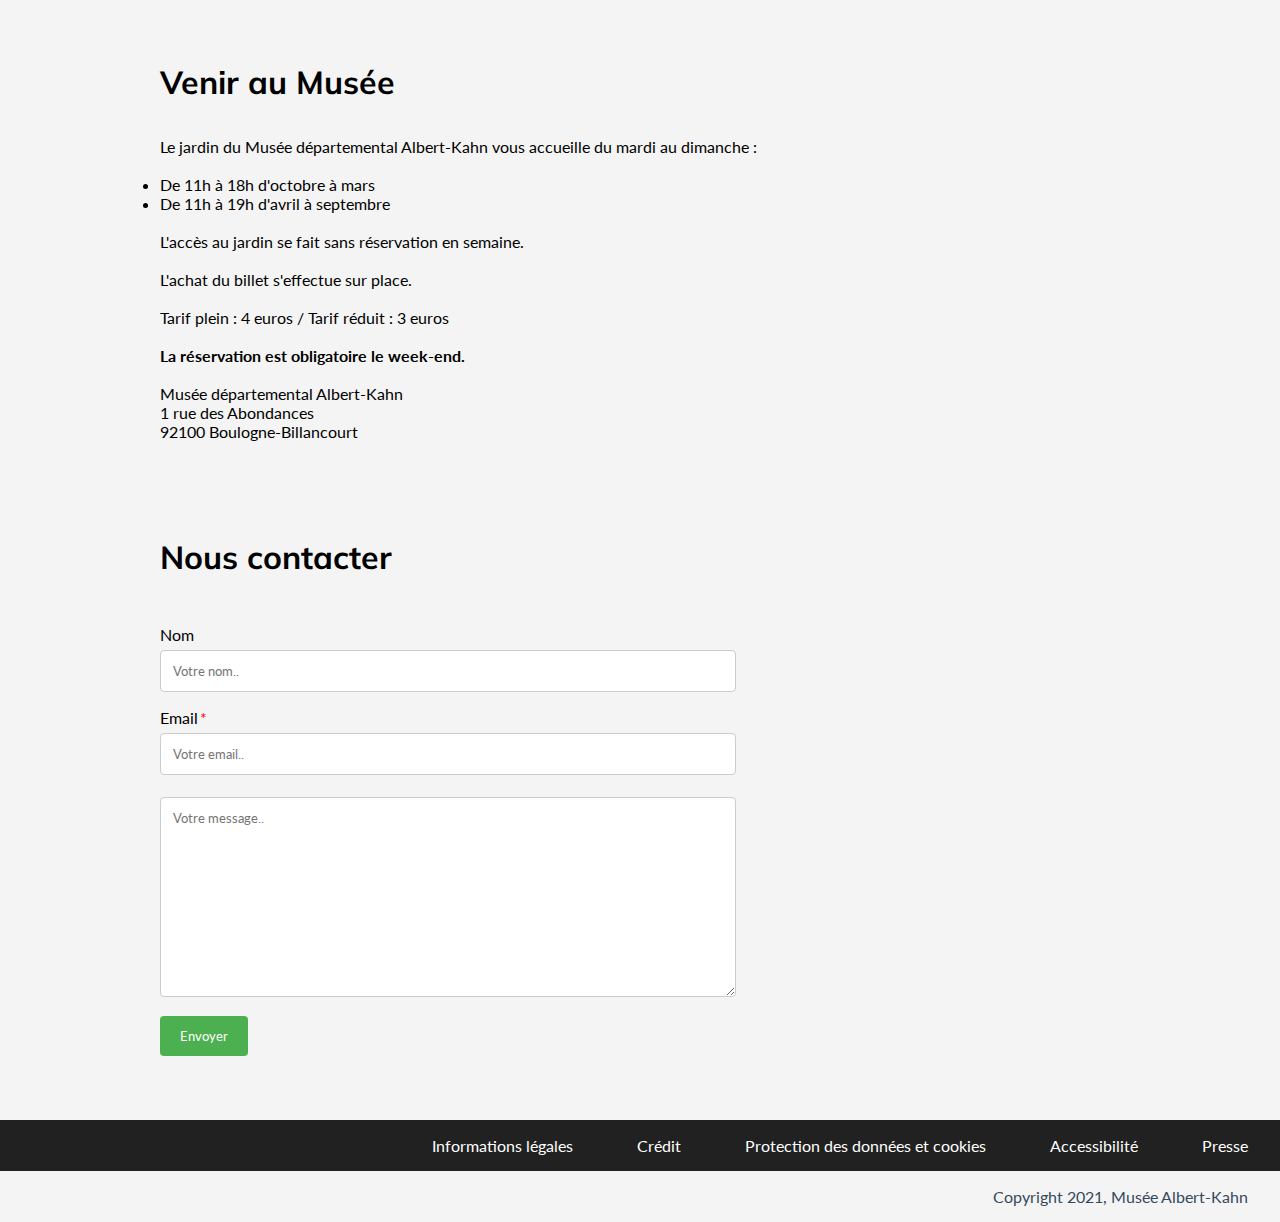
==== commit f470d816: "Embed video from Youtube instead + update README.md" ====
--- a/index.html
+++ b/index.html
@@ -35,169 +35,169 @@
         <li><a class="nav-link" href="#contact">Contact</a></li>
       </nav>
 	   </header>
-     <div class="container">
-       <video id="video" controls autoplay muted>
-        <source src="video/musee-albert-kahn.mp4" type="video/mp4">
-       </video>
+     <div class="container-video">
+       <iframe id="video" width="1120" height="630" src="https://www.youtube.com/embed/9X3NP8viiko" frameborder="0" allow="accelerometer; autoplay; clipboard-write; encrypted-media; gyroscope; picture-in-picture" autoplay allowfullscreen></iframe>
      </div>
-     <section id="lejardin">
-       <article>
-         <h2>Histoire d'une oeuvre arborée et pacifiste</h2></br>
-         <figure>
-           <img src="images/jardin-haut.jpg" alt="Le jardin français vu de haut">
-           <figcaption>Le jardin français vu de haut</figcaption>
-         </figure>
-         <p>Le jardin à scènes conçu entre 1895 et 1920 par Albert Kahn et son chef jardinier Louis Picart, est aujourd'hui un témoignage exceptionnel de l'art horticole au tournant du 20e siècle.</br></br>
-         Albert Kahn se consacre à sa passion pour l’art du jardin lorsqu’il devient propriétaire de son hôtel particulier situé 6 quai du 4-Septembre, en 1895.</br></br>
-         Jusqu’en 1910, il constitue le terrain de son jardin en achetant progressivement une vingtaine de parcelles, rassemblées sur près de quatre hectares. Cette démarche conduit à la création d’un genre bien particulier au XIXe siècle : le parc dit « à scènes ». Chaque scène est une référence à un courant de l’art des jardins, complété selon les goûts et la sensibilité personnels d'Albert Kahn. Le style « régulier » dans le jardin français réalisé par les célèbres paysagistes Duchêne, le style « paysager » dans le jardin anglais, la mode du « japonisme » dans le jardin japonais ou encore une "scène sylvestre" dans la forêt vosgienne, évocation du paysage natal d'Albert Kahn. Ce jardin est le pendant végétal de l’œuvre du banquier.</br></br>
-         Le mélange harmonieux d'essences végétales et florales issues des quatre coins du monde résonne avec l'idéal de paix universelle soutenu tout au long de sa vie par Albert Kahn au travers de la connaissance de la diversité des cultures.
-         </p>
-       </article>
-       <article>
-         <h2>Un réaménagement respecteux du patrimoine naturel</h2></br>
-         <figure>
-           <img src="images/maisons-japonaises.jpg" alt="Maisons japonaises">
-           <figcaption>Le Département des Hauts-de-Seine s’est engagé depuis de nombreuses années dans la restauration et la conservation du patrimoine du Jardin du musée. Les deux maisons japonaises, importées en France à la fin du XIXe siècle, ont ainsi rénovées en 2015-2016, grâce au travail de Maîtres charpentiers japonais spécialisés dans la restauration de bâtiments patrimoniaux.</figcaption>
-         </figure>
-         <p>Dans le cadre de la rénovation du musée, les interventions effectuées au sein du jardin, limitées au strict minimum, sont menées dans le respect des règles de préservation.</br></br>
-         A l'instar de tout le travail de restauration entrepris depuis les années 1990 à l'appui des autochromes, elles prennent en compte les logiques paysagères dictées par l'histoire et l'esprit du lieu. L’articulation du nouveau bâtiment et du jardin anglais a été conçue dans un réel souci d’intégration. Les plantations envisagées sur ce secteur restent dans l'esprit de la scène paysagère contigüe pour assurer une continuité visuelle.</br></br>
-         Le tracé des allées n'est absolument pas modifié. Le travail du paysagiste reste cantonné à des espaces qui ne sont pas aujourd’hui accessibles au public : l'arrière de la serre, actuellement une aire bétonnée, est qualifié en extension de la forêt vosgienne, et l'espace situé entre les différents bâtiments de l'administration, actuellement délaissé et peu entretenu, retrouve un caractère paysagé.</br></br>
-         </p>
-       </article>
-       <article id="lejardin-article-3">
-         <h2>Un jardin sublimé par la lumière</h2></br>
-         <figure>
-           <img src="images/jardin-lumiere.jpg" alt="Jardin lumière">
-           <figcaption>Mise en lumière nocturne</figcaption>
-         </figure>
-         <p>Le Département a profité des travaux de rénovation du musée pour procéder à la mise en lumière scénographique du site en valorisant les scènes paysagères du jardin.</br></br>
-         Pour la mise en place de cette scénographie unique, <strong>450 projecteurs et équipements divers représentant 1827 ampoules LED basse tension</strong> sont posés. L'objectif : marquer par un tracé lumineux le futur cheminement des visiteurs entre les différents bâtiments. Sur place, outre des promenades dans les différentes scènes du jardin, on peut découvrir grâce à cette mise en valeur lumineuse une partie de la nouvelle architecture du musée avec notamment la façade du nouveau bâtiment destiné à accueillir la grande galerie d’exposition et la serre en cours de restauration.</br></br>
-         Certains points focaux jalonnant le parcours permanent feront l’objet d’une valorisation accrue et spécifique afin de ponctuer la visite.</br></br>
-         En guise d’exemple, la mise en valeur lumineuse du marronnier et du platane situés derrière le secteur du marais, permettra d’optimiser la perspective paysagère, de créer un point focal surprenant, et invitera le visiteur à poursuivre sa découverte des lieux. Certaines façades ou parties de façades de bâtiments jalonnant le parcours, seront également à rehausser par le biais d’un éclairage minimaliste . Il permettra de valoriser le bâti sans que ce dernier ne prenne le dessus sur le jardin environnant.</br></br>
-         Ce parcours sera accessible aux personnes à mobilité réduite et s’organisera autour de la visite du jardin et de la découverte de l’ensemble des expositions, qu’elles soient permanentes ou non. La mise en lumière de ce parcours permettra de valoriser le lieu sans être pour autant omniprésente.
-         </p>
-       </article>
-     </section>
-     <section id="gallerie">
-       <h3>Gallerie</h3>
-       <div class="container-slideshow">
-        <div class="mySlides">
-          <div class="numbertext">1 / 6</div>
-          <img src="images/albert-kahn-7.jpg">
+     <div class="container-main">
+       <section id="lejardin">
+         <article>
+           <h2>Histoire d'une oeuvre arborée et pacifiste</h2></br>
+           <figure>
+             <img src="images/jardin-haut.jpg" alt="Le jardin français vu de haut">
+             <figcaption>Le jardin français vu de haut</figcaption>
+           </figure>
+           <p>Le jardin à scènes conçu entre 1895 et 1920 par Albert Kahn et son chef jardinier Louis Picart, est aujourd'hui un témoignage exceptionnel de l'art horticole au tournant du 20e siècle.</br></br>
+           Albert Kahn se consacre à sa passion pour l’art du jardin lorsqu’il devient propriétaire de son hôtel particulier situé 6 quai du 4-Septembre, en 1895.</br></br>
+           Jusqu’en 1910, il constitue le terrain de son jardin en achetant progressivement une vingtaine de parcelles, rassemblées sur près de quatre hectares. Cette démarche conduit à la création d’un genre bien particulier au XIXe siècle : le parc dit « à scènes ». Chaque scène est une référence à un courant de l’art des jardins, complété selon les goûts et la sensibilité personnels d'Albert Kahn. Le style « régulier » dans le jardin français réalisé par les célèbres paysagistes Duchêne, le style « paysager » dans le jardin anglais, la mode du « japonisme » dans le jardin japonais ou encore une "scène sylvestre" dans la forêt vosgienne, évocation du paysage natal d'Albert Kahn. Ce jardin est le pendant végétal de l’œuvre du banquier.</br></br>
+           Le mélange harmonieux d'essences végétales et florales issues des quatre coins du monde résonne avec l'idéal de paix universelle soutenu tout au long de sa vie par Albert Kahn au travers de la connaissance de la diversité des cultures.
+           </p>
+         </article>
+         <article>
+           <h2>Un réaménagement respecteux du patrimoine naturel</h2></br>
+           <figure>
+             <img src="images/maisons-japonaises.jpg" alt="Maisons japonaises">
+             <figcaption>Le Département des Hauts-de-Seine s’est engagé depuis de nombreuses années dans la restauration et la conservation du patrimoine du Jardin du musée. Les deux maisons japonaises, importées en France à la fin du XIXe siècle, ont ainsi rénovées en 2015-2016, grâce au travail de Maîtres charpentiers japonais spécialisés dans la restauration de bâtiments patrimoniaux.</figcaption>
+           </figure>
+           <p>Dans le cadre de la rénovation du musée, les interventions effectuées au sein du jardin, limitées au strict minimum, sont menées dans le respect des règles de préservation.</br></br>
+           A l'instar de tout le travail de restauration entrepris depuis les années 1990 à l'appui des autochromes, elles prennent en compte les logiques paysagères dictées par l'histoire et l'esprit du lieu. L’articulation du nouveau bâtiment et du jardin anglais a été conçue dans un réel souci d’intégration. Les plantations envisagées sur ce secteur restent dans l'esprit de la scène paysagère contigüe pour assurer une continuité visuelle.</br></br>
+           Le tracé des allées n'est absolument pas modifié. Le travail du paysagiste reste cantonné à des espaces qui ne sont pas aujourd’hui accessibles au public : l'arrière de la serre, actuellement une aire bétonnée, est qualifié en extension de la forêt vosgienne, et l'espace situé entre les différents bâtiments de l'administration, actuellement délaissé et peu entretenu, retrouve un caractère paysagé.</br></br>
+           </p>
+         </article>
+         <article id="lejardin-article-3">
+           <h2>Un jardin sublimé par la lumière</h2></br>
+           <figure>
+             <img src="images/jardin-lumiere.jpg" alt="Jardin lumière">
+             <figcaption>Mise en lumière nocturne</figcaption>
+           </figure>
+           <p>Le Département a profité des travaux de rénovation du musée pour procéder à la mise en lumière scénographique du site en valorisant les scènes paysagères du jardin.</br></br>
+           Pour la mise en place de cette scénographie unique, <strong>450 projecteurs et équipements divers représentant 1827 ampoules LED basse tension</strong> sont posés. L'objectif : marquer par un tracé lumineux le futur cheminement des visiteurs entre les différents bâtiments. Sur place, outre des promenades dans les différentes scènes du jardin, on peut découvrir grâce à cette mise en valeur lumineuse une partie de la nouvelle architecture du musée avec notamment la façade du nouveau bâtiment destiné à accueillir la grande galerie d’exposition et la serre en cours de restauration.</br></br>
+           Certains points focaux jalonnant le parcours permanent feront l’objet d’une valorisation accrue et spécifique afin de ponctuer la visite.</br></br>
+           En guise d’exemple, la mise en valeur lumineuse du marronnier et du platane situés derrière le secteur du marais, permettra d’optimiser la perspective paysagère, de créer un point focal surprenant, et invitera le visiteur à poursuivre sa découverte des lieux. Certaines façades ou parties de façades de bâtiments jalonnant le parcours, seront également à rehausser par le biais d’un éclairage minimaliste . Il permettra de valoriser le bâti sans que ce dernier ne prenne le dessus sur le jardin environnant.</br></br>
+           Ce parcours sera accessible aux personnes à mobilité réduite et s’organisera autour de la visite du jardin et de la découverte de l’ensemble des expositions, qu’elles soient permanentes ou non. La mise en lumière de ce parcours permettra de valoriser le lieu sans être pour autant omniprésente.
+           </p>
+         </article>
+       </section>
+       <section id="gallerie">
+         <h3>Gallerie</h3>
+         <div class="container-slideshow">
+          <div class="mySlides">
+            <div class="numbertext">1 / 6</div>
+            <img src="images/albert-kahn-7.jpg">
+          </div>
+
+          <div class="mySlides">
+            <div class="numbertext">2 / 6</div>
+            <img src="images/albert-kahn-9.jpg">
+          </div>
+
+          <div class="mySlides">
+            <div class="numbertext">3 / 6</div>
+            <img src="images/albert-kahn-8.jpg">
+          </div>
+
+          <div class="mySlides">
+            <div class="numbertext">4 / 6</div>
+            <img src="images/albert-kahn-2.jpg">
+          </div>
+
+          <div class="mySlides">
+            <div class="numbertext">5 / 6</div>
+            <img src="images/albert-kahn-5.jpg">
+          </div>
+
+          <div class="mySlides">
+            <div class="numbertext">6 / 6</div>
+            <img src="images/albert-kahn-10.jpg">
+          </div>
+
+          <a class="prev" onclick="plusSlides(-1)">❮</a>
+          <a class="next" onclick="plusSlides(1)">❯</a>
+
+          <div class="slideshow-caption-container">
+            <p id="slideshow-caption"></p>
+          </div>
+
+          <div class="slideshow-row">
+            <div class="slideshow-column">
+              <img class="slideshow-demo cursor" src="images/albert-kahn-7.jpg" onclick="currentSlide(1)" alt="Maisons japonaises">
+            </div>
+            <div class="slideshow-column">
+              <img class="slideshow-demo cursor" src="images/albert-kahn-9.jpg" onclick="currentSlide(2)" alt="Pont japonais">
+            </div>
+            <div class="slideshow-column">
+              <img class="slideshow-demo cursor" src="images/albert-kahn-8.jpg" onclick="currentSlide(3)" alt="Ruisseau japonais">
+            </div>
+            <div class="slideshow-column">
+              <img class="slideshow-demo cursor" src="images/albert-kahn-2.jpg" onclick="currentSlide(4)" alt="Jardin Albert-Kahn en automne">
+            </div>
+            <div class="slideshow-column">
+              <img class="slideshow-demo cursor" src="images/albert-kahn-5.jpg" onclick="currentSlide(5)" alt="Paysage du parc">
+            </div>
+            <div class="slideshow-column">
+              <img class="slideshow-demo cursor" src="images/albert-kahn-10.jpg" onclick="currentSlide(6)" alt="Lac du jardin">
+            </div>
+
+          </div>
         </div>
 
-        <div class="mySlides">
-          <div class="numbertext">2 / 6</div>
-          <img src="images/albert-kahn-9.jpg">
-        </div>
-
-        <div class="mySlides">
-          <div class="numbertext">3 / 6</div>
-          <img src="images/albert-kahn-8.jpg">
-        </div>
-
-        <div class="mySlides">
-          <div class="numbertext">4 / 6</div>
-          <img src="images/albert-kahn-2.jpg">
-        </div>
-
-        <div class="mySlides">
-          <div class="numbertext">5 / 6</div>
-          <img src="images/albert-kahn-5.jpg">
-        </div>
-
-        <div class="mySlides">
-          <div class="numbertext">6 / 6</div>
-          <img src="images/albert-kahn-10.jpg">
-        </div>
-
-        <a class="prev" onclick="plusSlides(-1)">❮</a>
-        <a class="next" onclick="plusSlides(1)">❯</a>
-
-        <div class="slideshow-caption-container">
-          <p id="slideshow-caption"></p>
-        </div>
-
-        <div class="slideshow-row">
-          <div class="slideshow-column">
-            <img class="slideshow-demo cursor" src="images/albert-kahn-7.jpg" onclick="currentSlide(1)" alt="Maisons japonaises">
-          </div>
-          <div class="slideshow-column">
-            <img class="slideshow-demo cursor" src="images/albert-kahn-9.jpg" onclick="currentSlide(2)" alt="Pont japonais">
-          </div>
-          <div class="slideshow-column">
-            <img class="slideshow-demo cursor" src="images/albert-kahn-8.jpg" onclick="currentSlide(3)" alt="Ruisseau japonais">
-          </div>
-          <div class="slideshow-column">
-            <img class="slideshow-demo cursor" src="images/albert-kahn-2.jpg" onclick="currentSlide(4)" alt="Jardin Albert-Kahn en automne">
-          </div>
-          <div class="slideshow-column">
-            <img class="slideshow-demo cursor" src="images/albert-kahn-5.jpg" onclick="currentSlide(5)" alt="Paysage du parc">
-          </div>
-          <div class="slideshow-column">
-            <img class="slideshow-demo cursor" src="images/albert-kahn-10.jpg" onclick="currentSlide(6)" alt="Lac du jardin">
-          </div>
-
-        </div>
-      </div>
-
-      <script>
-      var slideIndex = 1;
-      showSlides(slideIndex);
-
-      function plusSlides(n) {
-        showSlides(slideIndex += n);
-      }
-
-      function currentSlide(n) {
-        showSlides(slideIndex = n);
-      }
-
-      function showSlides(n) {
-        var i;
-        var slides = document.getElementsByClassName("mySlides");
-        var dots = document.getElementsByClassName("slideshow-demo");
-        var captionText = document.getElementById("slideshow-caption");
-        if (n > slides.length) {slideIndex = 1}
-        if (n < 1) {slideIndex = slides.length}
-        for (i = 0; i < slides.length; i++) {
-            slides[i].style.display = "none";
+        <script>
+        var slideIndex = 1;
+        showSlides(slideIndex);
+
+        function plusSlides(n) {
+          showSlides(slideIndex += n);
         }
-        for (i = 0; i < dots.length; i++) {
-            dots[i].className = dots[i].className.replace("active", "");
+
+        function currentSlide(n) {
+          showSlides(slideIndex = n);
         }
-        slides[slideIndex-1].style.display = "block";
-        dots[slideIndex-1].className += " active";
-        captionText.innerHTML = dots[slideIndex-1].alt;
-      }
-      </script>
-     </section>
-     <section id="informations">
-       <article>
-         <h4>Venir au Musée</h4></br>
-         <p>Le jardin du Musée départemental Albert-Kahn vous accueille du mardi au dimanche :</p></br>
-           <li>De 11h à 18h d'octobre à mars</li>
-           <li>De 11h à 19h d'avril à septembre</li></br>
-         <p>L'accès au jardin se fait sans réservation en semaine.</br></br>L'achat du billet s'effectue sur place.</br></br>Tarif plein : 4 euros / Tarif réduit : 3 euros</br></br><strong>La réservation est obligatoire le week-end.</strong></p></br>
-         <p>Musée départemental Albert-Kahn</br>1 rue des Abondances</br>92100 Boulogne-Billancourt
-       </article>
-     </section>
-     <section id="contact">
-       <h5>Nous contacter</h5>
-
-       <form id="form">
-         <label for="nom">Nom</label>
-         <input type="text" id="nom" name="nom" placeholder="Votre nom..">
-
-         <label for="email">Email<span class="small">*</span></label>
-         <input type="text" id="email" name="email" placeholder="Votre email..">
-
-         <textarea id="message" name="message" placeholder="Votre message.." style="height:200px" required></textarea>
-
-         <input type="submit" value="Envoyer">
-       </form>
-
-     </section>
+
+        function showSlides(n) {
+          var i;
+          var slides = document.getElementsByClassName("mySlides");
+          var dots = document.getElementsByClassName("slideshow-demo");
+          var captionText = document.getElementById("slideshow-caption");
+          if (n > slides.length) {slideIndex = 1}
+          if (n < 1) {slideIndex = slides.length}
+          for (i = 0; i < slides.length; i++) {
+              slides[i].style.display = "none";
+          }
+          for (i = 0; i < dots.length; i++) {
+              dots[i].className = dots[i].className.replace("active", "");
+          }
+          slides[slideIndex-1].style.display = "block";
+          dots[slideIndex-1].className += " active";
+          captionText.innerHTML = dots[slideIndex-1].alt;
+        }
+        </script>
+       </section>
+       <section id="informations">
+         <article>
+           <h4>Venir au Musée</h4></br>
+           <p>Le jardin du Musée départemental Albert-Kahn vous accueille du mardi au dimanche :</p></br>
+             <li>De 11h à 18h d'octobre à mars</li>
+             <li>De 11h à 19h d'avril à septembre</li></br>
+           <p>L'accès au jardin se fait sans réservation en semaine.</br></br>L'achat du billet s'effectue sur place.</br></br>Tarif plein : 4 euros / Tarif réduit : 3 euros</br></br><strong>La réservation est obligatoire le week-end.</strong></p></br>
+           <p>Musée départemental Albert-Kahn</br>1 rue des Abondances</br>92100 Boulogne-Billancourt
+         </article>
+       </section>
+       <section id="contact">
+         <h5>Nous contacter</h5>
+
+         <form id="form">
+           <label for="nom">Nom</label>
+           <input type="text" id="nom" name="nom" placeholder="Votre nom..">
+
+           <label for="email">Email<span class="small">*</span></label>
+           <input type="email" id="email" name="email" placeholder="Votre email..">
+
+           <textarea id="message" name="message" placeholder="Votre message.." style="height:200px" required></textarea>
+
+           <input type="submit" value="Envoyer">
+         </form>
+
+       </section>
+     </div>
     <footer>
       <ul class="footer-list">
           <li class="footer-link"><a href="#">Informations légales</a></li>
@@ -213,7 +213,7 @@
     </footer>
     <script type="text/javascript">
       window.onload = function(){
-                      alert("Hi there!\n\nThis page is currently optimized for Chrome (on desktop and ipad. We are working to make this page mobile device friendly. For the best user experience, please use Chrome. Thanks!");
+                      alert("Hi there!\n\nThis page is currently optimized for Chrome (on desktop and ipad). We are working to make this page mobile device friendly. For the best user experience, please use Chrome. Thanks!");
                       }
     </script>
   </body>
--- a/css/FCCproject3.css
+++ b/css/FCCproject3.css
@@ -80,17 +80,14 @@
   text-decoration: none;
 }
 
-.container {
+.container-video {
   display: flex;
   justify-content: center;
-  padding: 3rem 7rem 3rem 7rem;
-  background: cyan;
-}
-
-#video {
-  max-width: 80%;
-  height: auto;
-  margin-top: 5rem;
+  padding: 7rem 7rem 3rem 7rem;
+}
+
+.container-main {
+  background: #f4f4f4;
 }
 
 h2, h3, h4, h5{
@@ -124,7 +121,7 @@
 }
 
 #lejardin {
-  background: lightpink;
+  background: #f4f4f4;
 }
 
 #lejardin img {
@@ -133,7 +130,7 @@
 }
 
 #gallerie {
-  background: lightgreen;
+  background: #f4f4f4;
 }
 
 img {
@@ -236,11 +233,11 @@
 }
 
 #informations {
-  background: Papayawhip;
+  background: #f4f4f4;
 }
 
 #contact {
-  background: lightblue;
+  background: #f4f4f4;
 }
 
 form {
@@ -252,7 +249,7 @@
   color: red;
 }
 
-input[type=text], select, textarea {
+input[type=text], input[type=email], select, textarea {
   width: 100%;
   padding: 12px;
   border: 1px solid #ccc;
@@ -316,8 +313,8 @@
   justify-content: flex-end;
   align-items: center;
   padding: 1rem 2rem;
-  background: lightgray;
-  color: gray;
+  background: #f4f4f4;
+  color: #34495e;
 }
 
 .scroll-to-top {
@@ -348,17 +345,17 @@
   }
 
   .header-logo {
-    margin: 0 0 0.5rem 0;
+    margin: 0 0 0.2rem 0;
     display: flex;
     flex-direction: column;
   }
 
   #header-txt-logo {
-    font-size: 1.5rem;
+    font-size: 1rem;
   }
 
   #header-img {
-    width: 125px;
+    width: 100px;
   }
 
 	.nav-list {
@@ -367,14 +364,18 @@
     flex-direction: column;
 	}
 
-  .nav-link a {
-  	font-size: 1em;
-    padding: 0.3rem 2rem;
-  }
-
-  #video {
-    max-width: 110%;
-    height: auto;
+  .nav-list a {
+  	font-size: 0.7em;
+    padding: 0.2rem 2rem;
+  }
+
+  .container-video {
+    padding-top: 14rem;
+  }
+
+  iframe {
+    width: 560px;
+    height: 315px;
   }
 
   h2, h3, h4, h5{
@@ -399,8 +400,17 @@
     height: 400px; /* height of container */
   }
 
+  .slideshow-demo {
+    width: 102px; /* width of container */
+    height: 66px; /* height of container */
+  }
+
   #slideshow-caption {
     font-size: 0.9rem;
+  }
+
+  form {
+    margin: 3rem 0 0rem 0rem;
   }
 
   .footer-list, #copyright {
@@ -417,11 +427,3 @@
     right: 20px;
   }
 }
-
-@media (max-width: 376px) {
-
-  section {
-    margin: 0;
-  }
-
-}
